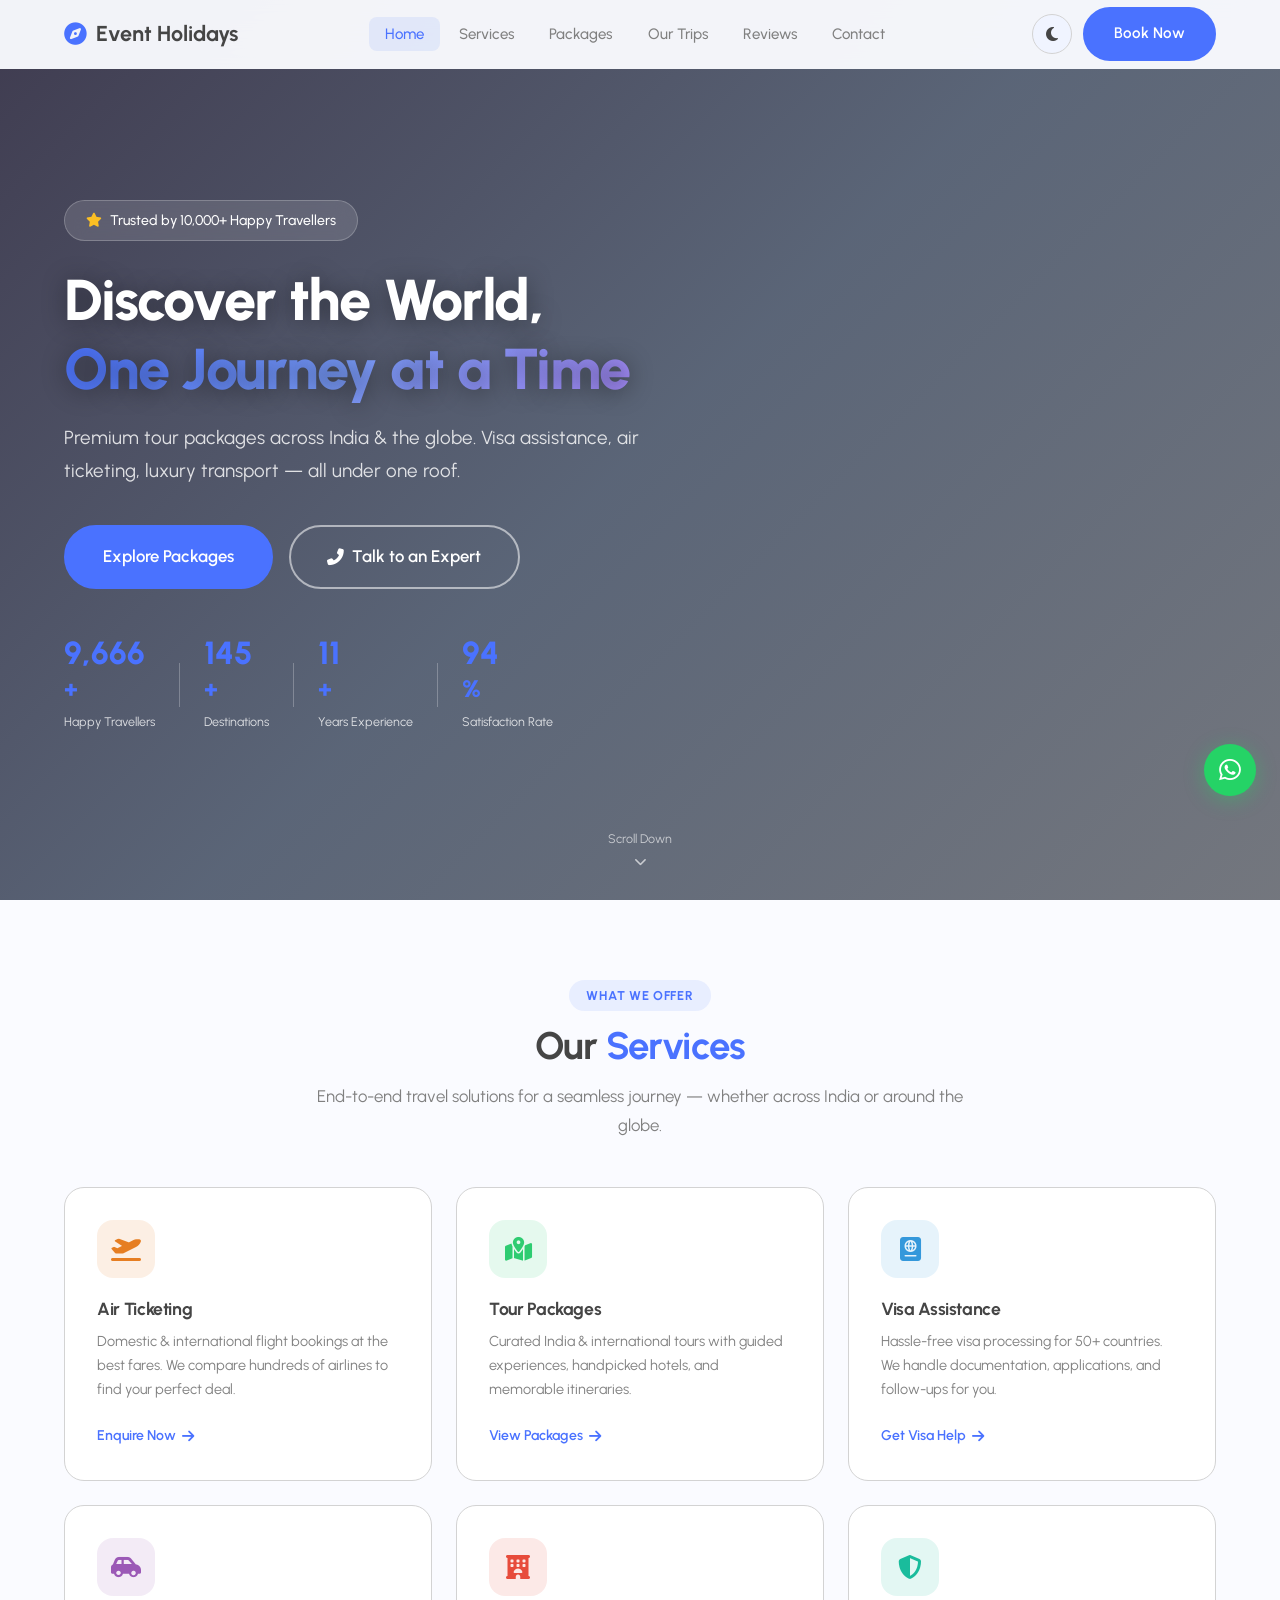
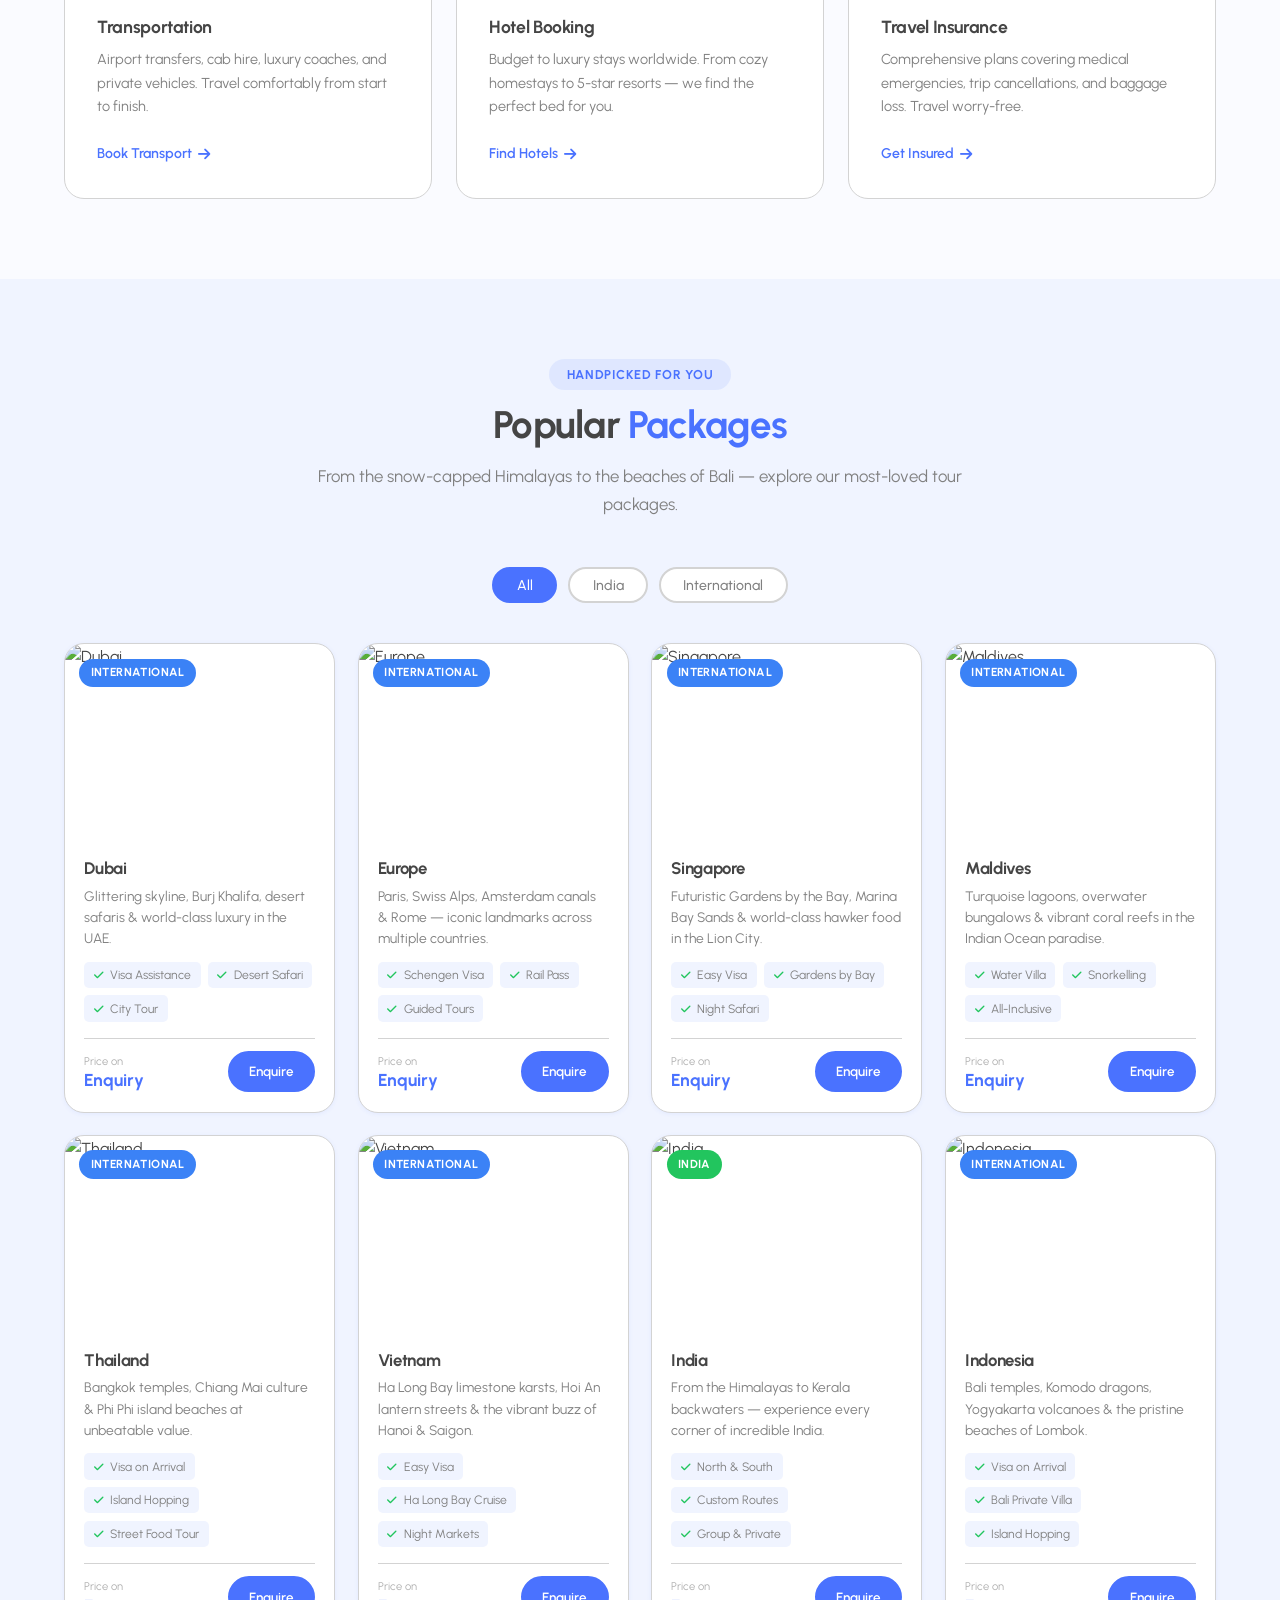
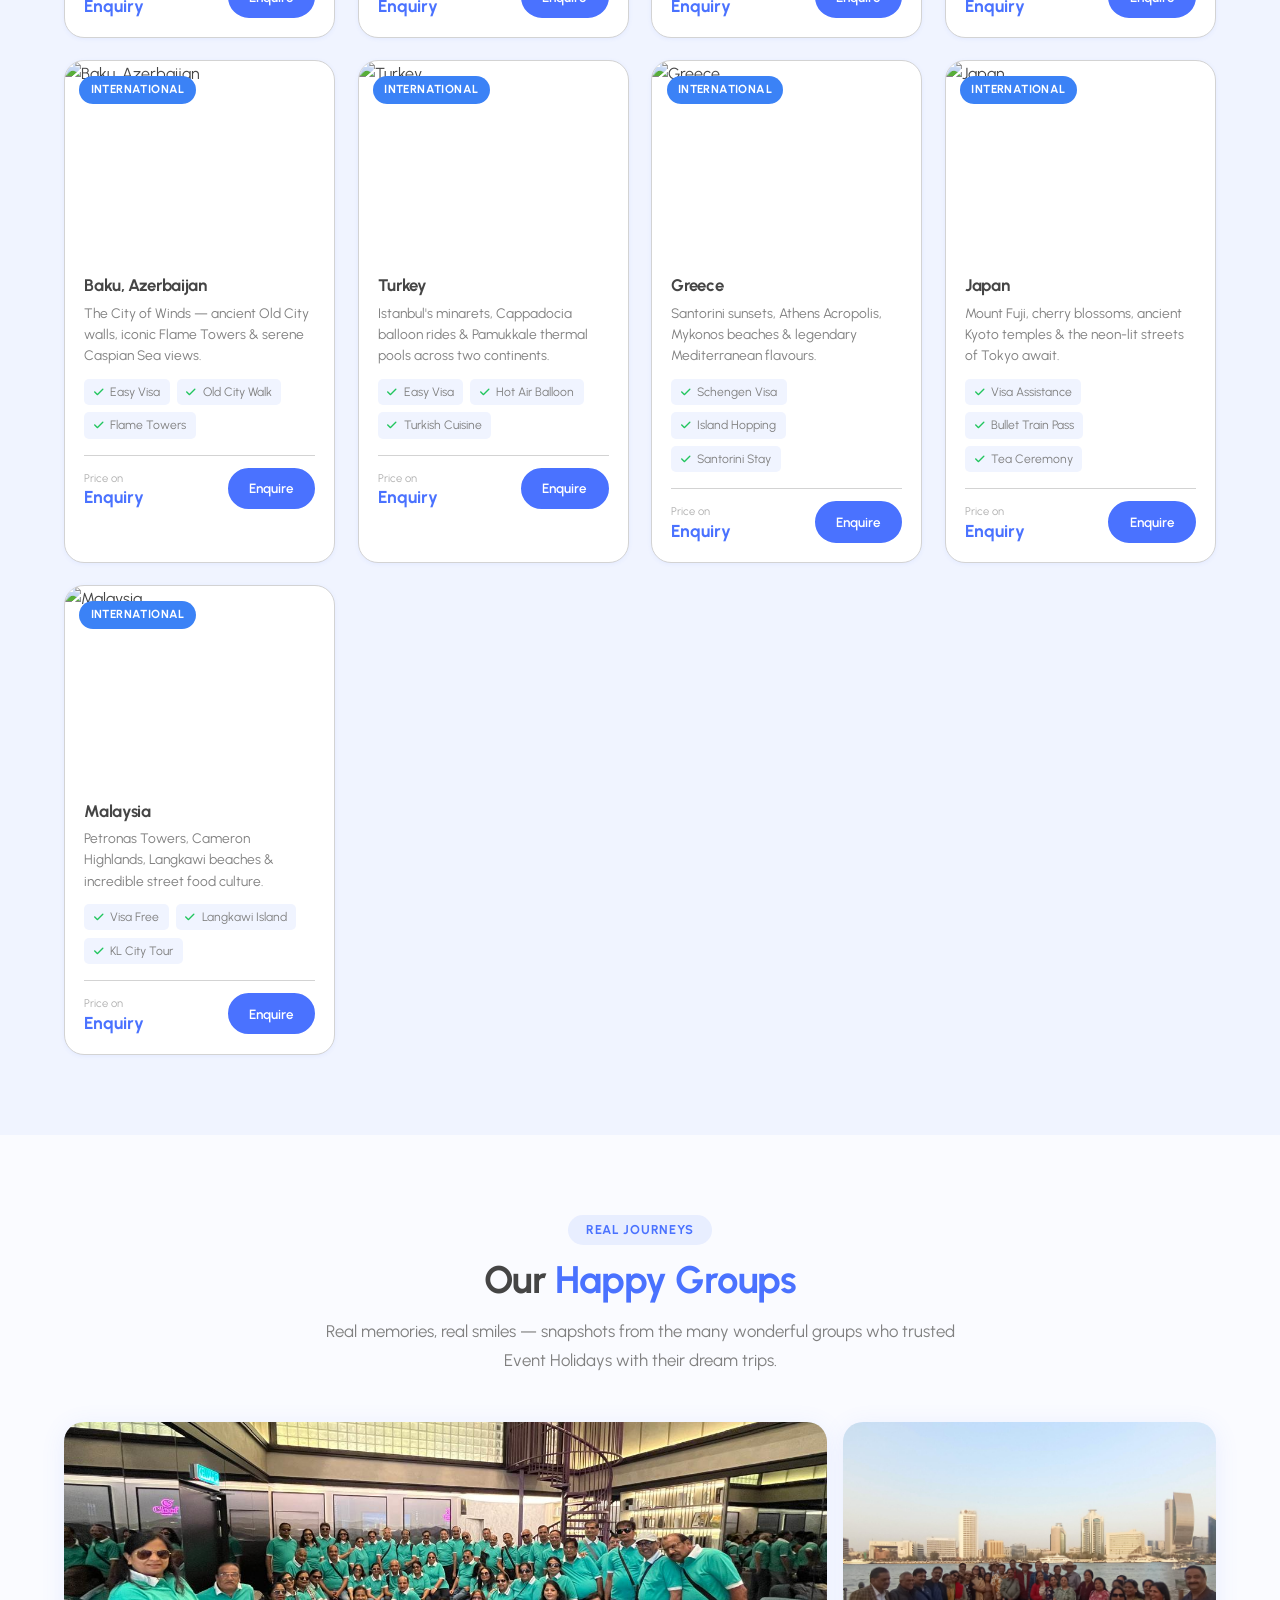
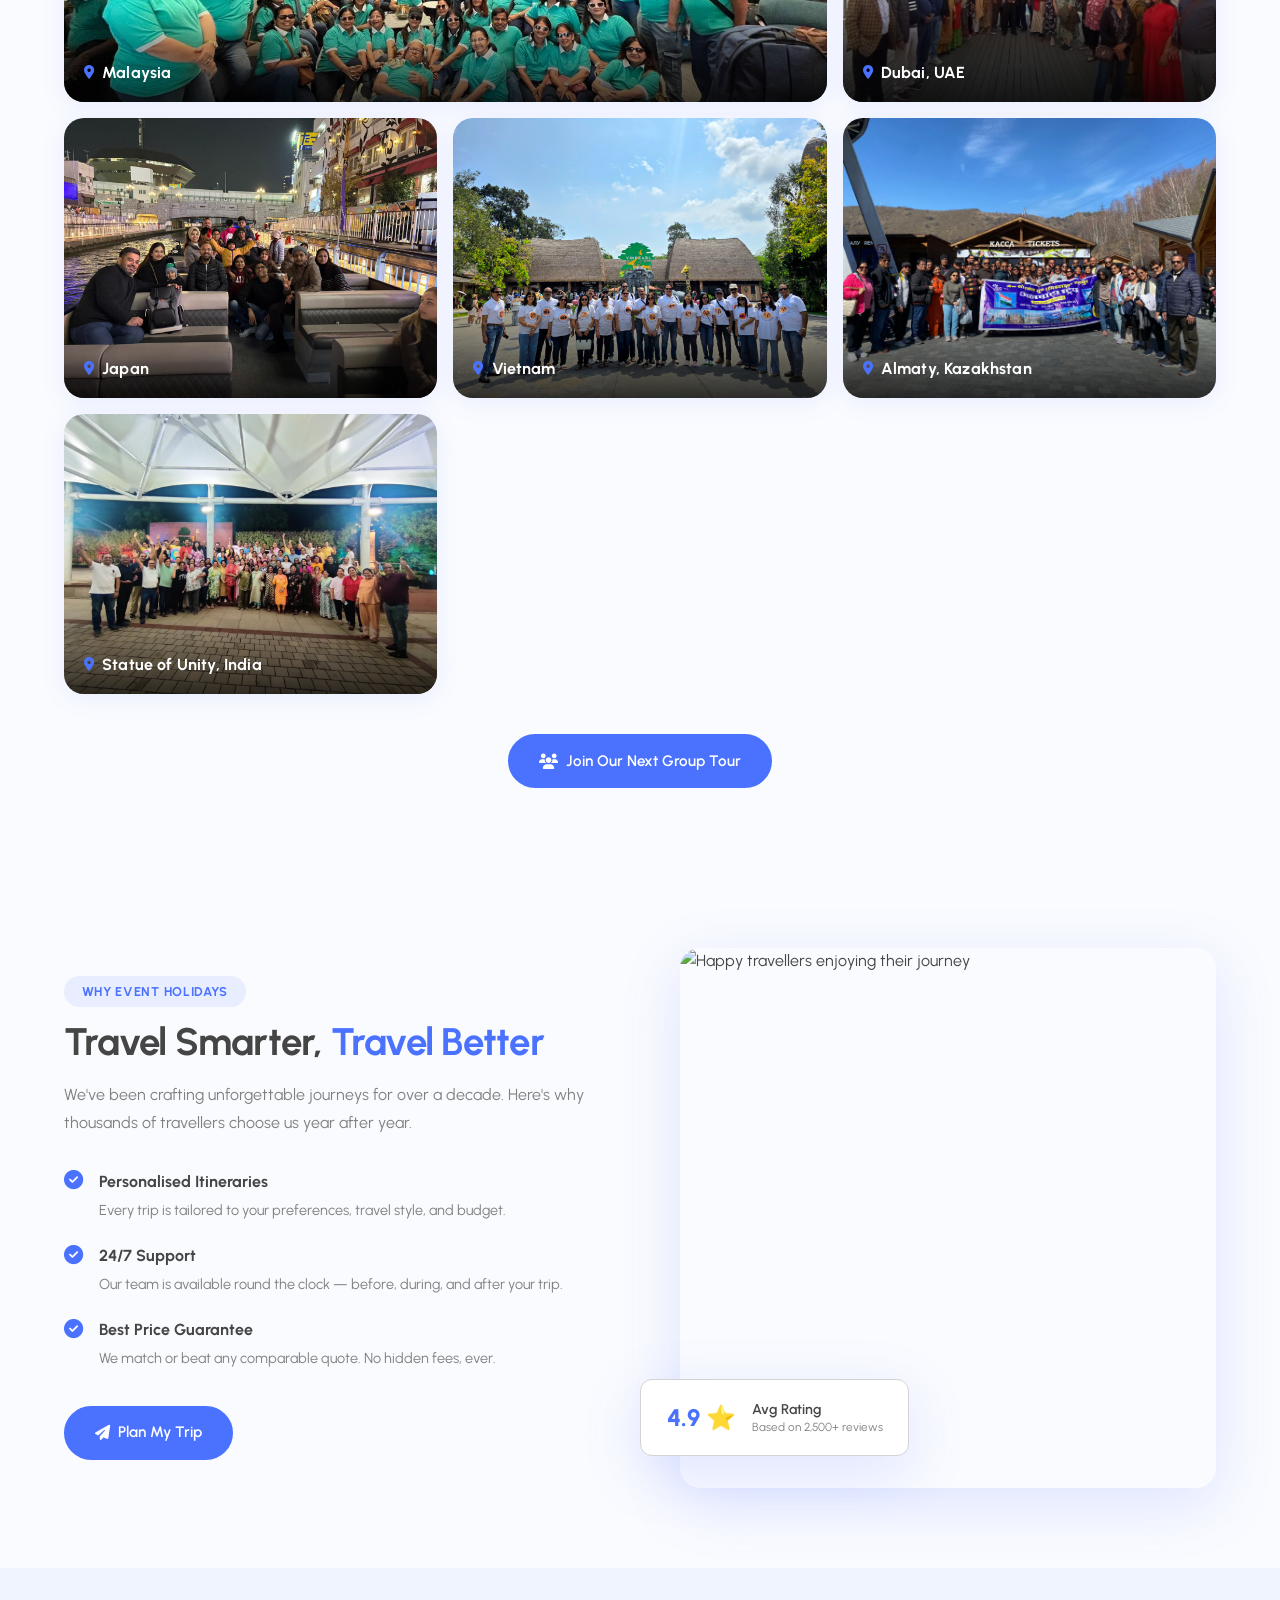
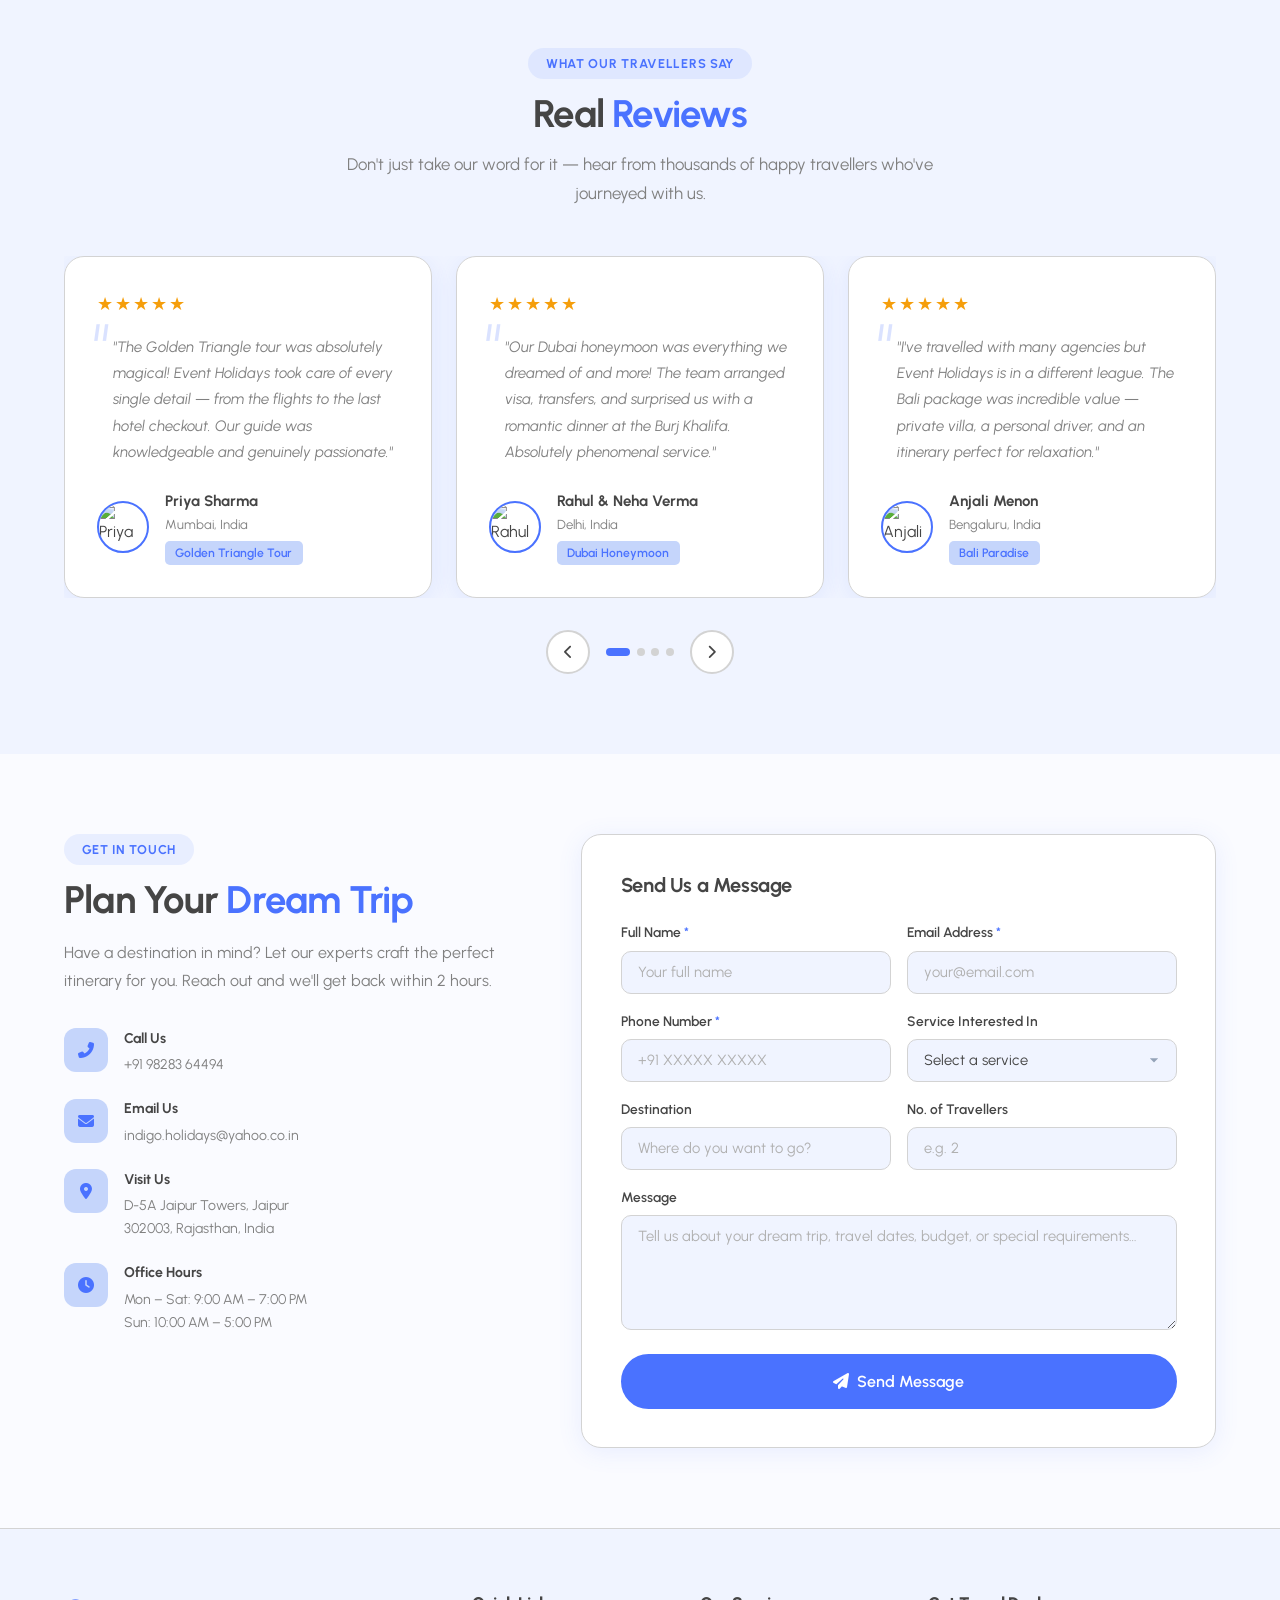
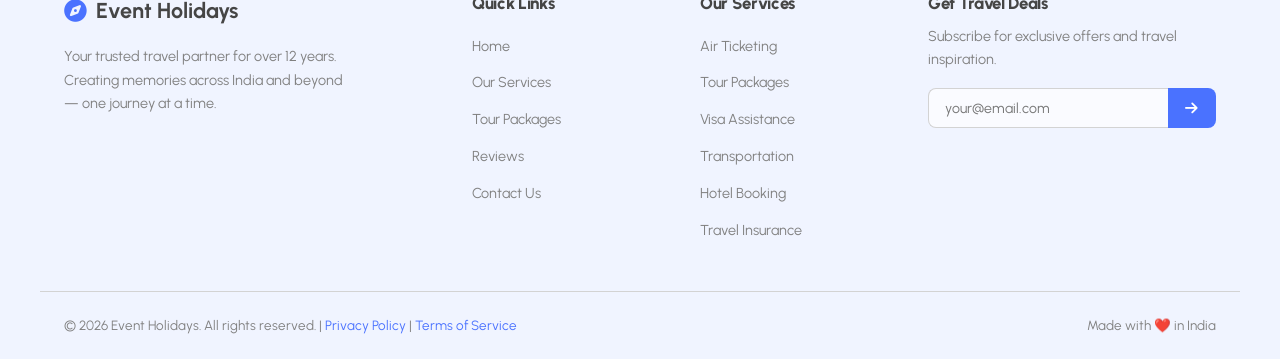
==== index.html @ f60434db "fixes to website" ====
<!DOCTYPE html>
<html lang="en" data-theme="light">
<head>
  <meta charset="UTF-8">
  <meta name="viewport" content="width=device-width, initial-scale=1.0">
  <title>Event Holidays | India & International Tour Packages</title>
  <meta name="description" content="Event Holidays — Premium tour packages across India & the world. Visa assistance, air ticketing, hotel booking, and luxury transport all under one roof.">
  <link rel="preconnect" href="https://fonts.googleapis.com">
  <link rel="preconnect" href="https://fonts.gstatic.com" crossorigin>
  <link href="https://fonts.googleapis.com/css2?family=Urbanist:ital,wght@0,300;0,400;0,500;0,600;0,700;0,800;1,400&display=swap" rel="stylesheet">
  <link rel="stylesheet" href="https://cdnjs.cloudflare.com/ajax/libs/font-awesome/6.5.0/css/all.min.css">
  <link rel="stylesheet" href="style.css">
</head>
<body>

  <!-- ============ NAVBAR ============ -->
  <nav class="navbar" id="navbar">
    <div class="nav-container">
      <a href="#home" class="nav-logo">
        <i class="fas fa-compass"></i>
        <span>Event Holidays</span>
      </a>
      <ul class="nav-links" id="navLinks">
        <li><a href="#home"         class="nav-link active">Home</a></li>
        <li><a href="#services"     class="nav-link">Services</a></li>
        <li><a href="#packages"     class="nav-link">Packages</a></li>
        <li><a href="#trips"        class="nav-link">Our Trips</a></li>
        <li><a href="#testimonials" class="nav-link">Reviews</a></li>
        <li><a href="#contact"      class="nav-link">Contact</a></li>
      </ul>
      <div class="nav-actions">
        <button class="theme-toggle" id="themeToggle" aria-label="Toggle dark mode">
          <i class="fas fa-moon" id="themeIcon"></i>
        </button>
        <a href="#contact" class="btn-primary nav-cta">Book Now</a>
        <button class="hamburger" id="hamburger" aria-label="Toggle menu">
          <span></span><span></span><span></span>
        </button>
      </div>
    </div>
  </nav>

  <!-- ============ HERO ============ -->
  <section class="hero" id="home">
    <div class="hero-bg"></div>
    <div class="hero-overlay"></div>
    <div class="hero-content">
      <span class="hero-badge"><i class="fas fa-star"></i> Trusted by 10,000+ Happy Travellers</span>
      <h1 class="hero-title">
        Discover the World,<br>
        <span class="gradient-text">One Journey at a Time</span>
      </h1>
      <p class="hero-subtitle">Premium tour packages across India & the globe. Visa assistance, air ticketing, luxury transport — all under one roof.</p>
      <div class="hero-cta">
        <a href="#packages" class="btn-primary btn-lg">Explore Packages</a>
        <a href="#contact" class="btn-outline btn-lg"><i class="fas fa-phone-alt"></i> Talk to an Expert</a>
      </div>
      <div class="hero-stats">
        <div class="stat">
          <span class="stat-num" data-target="10000">0</span><span class="stat-suffix">+</span>
          <span class="stat-label">Happy Travellers</span>
        </div>
        <div class="stat-divider"></div>
        <div class="stat">
          <span class="stat-num" data-target="150">0</span><span class="stat-suffix">+</span>
          <span class="stat-label">Destinations</span>
        </div>
        <div class="stat-divider"></div>
        <div class="stat">
          <span class="stat-num" data-target="12">0</span><span class="stat-suffix">+</span>
          <span class="stat-label">Years Experience</span>
        </div>
        <div class="stat-divider"></div>
        <div class="stat">
          <span class="stat-num" data-target="98">0</span><span class="stat-suffix">%</span>
          <span class="stat-label">Satisfaction Rate</span>
        </div>
      </div>
    </div>
    <a href="#services" class="hero-scroll" aria-label="Scroll down">
      <span>Scroll Down</span>
      <i class="fas fa-chevron-down"></i>
    </a>
  </section>

  <!-- ============ SERVICES ============ -->
  <section class="section services" id="services">
    <div class="container">
      <div class="section-header">
        <span class="section-tag">What We Offer</span>
        <h2 class="section-title">Our <span class="accent">Services</span></h2>
        <p class="section-subtitle">End-to-end travel solutions for a seamless journey — whether across India or around the globe.</p>
      </div>
      <div class="services-grid">

        <div class="service-card reveal" style="--ic:#e67e22;--ib:rgba(230,126,34,.12)">
          <div class="service-icon"><i class="fas fa-plane-departure"></i></div>
          <h3>Air Ticketing</h3>
          <p>Domestic & international flight bookings at the best fares. We compare hundreds of airlines to find your perfect deal.</p>
          <a href="#contact" class="service-link">Enquire Now <i class="fas fa-arrow-right"></i></a>
        </div>

        <div class="service-card reveal" style="--ic:#2ecc71;--ib:rgba(46,204,113,.12)">
          <div class="service-icon"><i class="fas fa-map-marked-alt"></i></div>
          <h3>Tour Packages</h3>
          <p>Curated India & international tours with guided experiences, handpicked hotels, and memorable itineraries.</p>
          <a href="#packages" class="service-link">View Packages <i class="fas fa-arrow-right"></i></a>
        </div>

        <div class="service-card reveal" style="--ic:#3498db;--ib:rgba(52,152,219,.12)">
          <div class="service-icon"><i class="fas fa-passport"></i></div>
          <h3>Visa Assistance</h3>
          <p>Hassle-free visa processing for 50+ countries. We handle documentation, applications, and follow-ups for you.</p>
          <a href="#contact" class="service-link">Get Visa Help <i class="fas fa-arrow-right"></i></a>
        </div>

        <div class="service-card reveal" style="--ic:#9b59b6;--ib:rgba(155,89,182,.12)">
          <div class="service-icon"><i class="fas fa-car-side"></i></div>
          <h3>Transportation</h3>
          <p>Airport transfers, cab hire, luxury coaches, and private vehicles. Travel comfortably from start to finish.</p>
          <a href="#contact" class="service-link">Book Transport <i class="fas fa-arrow-right"></i></a>
        </div>

        <div class="service-card reveal" style="--ic:#e74c3c;--ib:rgba(231,76,60,.12)">
          <div class="service-icon"><i class="fas fa-hotel"></i></div>
          <h3>Hotel Booking</h3>
          <p>Budget to luxury stays worldwide. From cozy homestays to 5-star resorts — we find the perfect bed for you.</p>
          <a href="#contact" class="service-link">Find Hotels <i class="fas fa-arrow-right"></i></a>
        </div>

        <div class="service-card reveal" style="--ic:#1abc9c;--ib:rgba(26,188,156,.12)">
          <div class="service-icon"><i class="fas fa-shield-alt"></i></div>
          <h3>Travel Insurance</h3>
          <p>Comprehensive plans covering medical emergencies, trip cancellations, and baggage loss. Travel worry-free.</p>
          <a href="#contact" class="service-link">Get Insured <i class="fas fa-arrow-right"></i></a>
        </div>

      </div>
    </div>
  </section>

  <!-- ============ PACKAGES ============ -->
  <section class="section packages bg-alt" id="packages">
    <div class="container">
      <div class="section-header">
        <span class="section-tag">Handpicked for You</span>
        <h2 class="section-title">Popular <span class="accent">Packages</span></h2>
        <p class="section-subtitle">From the snow-capped Himalayas to the beaches of Bali — explore our most-loved tour packages.</p>
      </div>

      <div class="packages-filter">
        <button class="filter-btn active" data-filter="all">All</button>
        <button class="filter-btn" data-filter="india">India</button>
        <button class="filter-btn" data-filter="international">International</button>
      </div>

      <div class="packages-grid" id="packagesGrid">

        <!-- Dubai -->
        <div class="package-card reveal" data-category="international">
          <div class="package-img">
            <img src="https://images.unsplash.com/photo-1512453979798-5ea266f8880c?w=480&h=280&fit=crop" alt="Dubai" loading="lazy">
            <span class="package-badge badge-intl">International</span>
            <div class="package-overlay"><a href="#contact" class="btn-white">Enquire</a></div>
          </div>
          <div class="package-body">
            <h3>Dubai</h3>
            <p>Glittering skyline, Burj Khalifa, desert safaris & world-class luxury in the UAE.</p>
            <div class="package-features">
              <span><i class="fas fa-check"></i> Visa Assistance</span>
              <span><i class="fas fa-check"></i> Desert Safari</span>
              <span><i class="fas fa-check"></i> City Tour</span>
            </div>
            <div class="package-footer">
              <div class="package-price"><span class="from">Price on</span><span class="price">Enquiry</span></div>
              <a href="#contact" class="btn-primary btn-sm">Enquire</a>
            </div>
          </div>
        </div>

        <!-- Europe -->
        <div class="package-card reveal" data-category="international">
          <div class="package-img">
            <img src="https://images.unsplash.com/photo-1499856871958-5b9627545d1a?w=480&h=280&fit=crop" alt="Europe" loading="lazy">
            <span class="package-badge badge-intl">International</span>
            <div class="package-overlay"><a href="#contact" class="btn-white">Enquire</a></div>
          </div>
          <div class="package-body">
            <h3>Europe</h3>
            <p>Paris, Swiss Alps, Amsterdam canals & Rome — iconic landmarks across multiple countries.</p>
            <div class="package-features">
              <span><i class="fas fa-check"></i> Schengen Visa</span>
              <span><i class="fas fa-check"></i> Rail Pass</span>
              <span><i class="fas fa-check"></i> Guided Tours</span>
            </div>
            <div class="package-footer">
              <div class="package-price"><span class="from">Price on</span><span class="price">Enquiry</span></div>
              <a href="#contact" class="btn-primary btn-sm">Enquire</a>
            </div>
          </div>
        </div>

        <!-- Singapore -->
        <div class="package-card reveal" data-category="international">
          <div class="package-img">
            <img src="https://images.unsplash.com/photo-1525625293386-3f8f99389edd?w=480&h=280&fit=crop" alt="Singapore" loading="lazy">
            <span class="package-badge badge-intl">International</span>
            <div class="package-overlay"><a href="#contact" class="btn-white">Enquire</a></div>
          </div>
          <div class="package-body">
            <h3>Singapore</h3>
            <p>Futuristic Gardens by the Bay, Marina Bay Sands & world-class hawker food in the Lion City.</p>
            <div class="package-features">
              <span><i class="fas fa-check"></i> Easy Visa</span>
              <span><i class="fas fa-check"></i> Gardens by Bay</span>
              <span><i class="fas fa-check"></i> Night Safari</span>
            </div>
            <div class="package-footer">
              <div class="package-price"><span class="from">Price on</span><span class="price">Enquiry</span></div>
              <a href="#contact" class="btn-primary btn-sm">Enquire</a>
            </div>
          </div>
        </div>

        <!-- Maldives -->
        <div class="package-card reveal" data-category="international">
          <div class="package-img">
            <img src="https://images.unsplash.com/photo-1514282401047-d79a71a590e8?w=480&h=280&fit=crop" alt="Maldives" loading="lazy">
            <span class="package-badge badge-intl">International</span>
            <div class="package-overlay"><a href="#contact" class="btn-white">Enquire</a></div>
          </div>
          <div class="package-body">
            <h3>Maldives</h3>
            <p>Turquoise lagoons, overwater bungalows & vibrant coral reefs in the Indian Ocean paradise.</p>
            <div class="package-features">
              <span><i class="fas fa-check"></i> Water Villa</span>
              <span><i class="fas fa-check"></i> Snorkelling</span>
              <span><i class="fas fa-check"></i> All-Inclusive</span>
            </div>
            <div class="package-footer">
              <div class="package-price"><span class="from">Price on</span><span class="price">Enquiry</span></div>
              <a href="#contact" class="btn-primary btn-sm">Enquire</a>
            </div>
          </div>
        </div>

        <!-- Thailand -->
        <div class="package-card reveal" data-category="international">
          <div class="package-img">
            <img src="https://images.unsplash.com/photo-1552465011-b4e21bf6e79a?w=480&h=280&fit=crop" alt="Thailand" loading="lazy">
            <span class="package-badge badge-intl">International</span>
            <div class="package-overlay"><a href="#contact" class="btn-white">Enquire</a></div>
          </div>
          <div class="package-body">
            <h3>Thailand</h3>
            <p>Bangkok temples, Chiang Mai culture & Phi Phi island beaches at unbeatable value.</p>
            <div class="package-features">
              <span><i class="fas fa-check"></i> Visa on Arrival</span>
              <span><i class="fas fa-check"></i> Island Hopping</span>
              <span><i class="fas fa-check"></i> Street Food Tour</span>
            </div>
            <div class="package-footer">
              <div class="package-price"><span class="from">Price on</span><span class="price">Enquiry</span></div>
              <a href="#contact" class="btn-primary btn-sm">Enquire</a>
            </div>
          </div>
        </div>

        <!-- Vietnam -->
        <div class="package-card reveal" data-category="international">
          <div class="package-img">
            <img src="https://images.unsplash.com/photo-1528127269322-539801943592?w=480&h=280&fit=crop" alt="Vietnam" loading="lazy">
            <span class="package-badge badge-intl">International</span>
            <div class="package-overlay"><a href="#contact" class="btn-white">Enquire</a></div>
          </div>
          <div class="package-body">
            <h3>Vietnam</h3>
            <p>Ha Long Bay limestone karsts, Hoi An lantern streets & the vibrant buzz of Hanoi & Saigon.</p>
            <div class="package-features">
              <span><i class="fas fa-check"></i> Easy Visa</span>
              <span><i class="fas fa-check"></i> Ha Long Bay Cruise</span>
              <span><i class="fas fa-check"></i> Night Markets</span>
            </div>
            <div class="package-footer">
              <div class="package-price"><span class="from">Price on</span><span class="price">Enquiry</span></div>
              <a href="#contact" class="btn-primary btn-sm">Enquire</a>
            </div>
          </div>
        </div>

        <!-- India -->
        <div class="package-card reveal" data-category="india">
          <div class="package-img">
            <img src="https://images.unsplash.com/photo-1548013146-72479768bada?w=480&h=280&fit=crop&crop=center" alt="India" loading="lazy">
            <span class="package-badge badge-india">India</span>
            <div class="package-overlay"><a href="#contact" class="btn-white">Enquire</a></div>
          </div>
          <div class="package-body">
            <h3>India</h3>
            <p>From the Himalayas to Kerala backwaters — experience every corner of incredible India.</p>
            <div class="package-features">
              <span><i class="fas fa-check"></i> North & South</span>
              <span><i class="fas fa-check"></i> Custom Routes</span>
              <span><i class="fas fa-check"></i> Group & Private</span>
            </div>
            <div class="package-footer">
              <div class="package-price"><span class="from">Price on</span><span class="price">Enquiry</span></div>
              <a href="#contact" class="btn-primary btn-sm">Enquire</a>
            </div>
          </div>
        </div>

        <!-- Indonesia -->
        <div class="package-card reveal" data-category="international">
          <div class="package-img">
            <img src="https://images.unsplash.com/photo-1537996194471-e657df975ab4?w=480&h=280&fit=crop" alt="Indonesia" loading="lazy">
            <span class="package-badge badge-intl">International</span>
            <div class="package-overlay"><a href="#contact" class="btn-white">Enquire</a></div>
          </div>
          <div class="package-body">
            <h3>Indonesia</h3>
            <p>Bali temples, Komodo dragons, Yogyakarta volcanoes & the pristine beaches of Lombok.</p>
            <div class="package-features">
              <span><i class="fas fa-check"></i> Visa on Arrival</span>
              <span><i class="fas fa-check"></i> Bali Private Villa</span>
              <span><i class="fas fa-check"></i> Island Hopping</span>
            </div>
            <div class="package-footer">
              <div class="package-price"><span class="from">Price on</span><span class="price">Enquiry</span></div>
              <a href="#contact" class="btn-primary btn-sm">Enquire</a>
            </div>
          </div>
        </div>

        <!-- Baku -->
        <div class="package-card reveal" data-category="international">
          <div class="package-img">
            <img src="https://images.unsplash.com/photo-1558618666-fcd25c85cd64?w=480&h=280&fit=crop" alt="Baku, Azerbaijan" loading="lazy">
            <span class="package-badge badge-intl">International</span>
            <div class="package-overlay"><a href="#contact" class="btn-white">Enquire</a></div>
          </div>
          <div class="package-body">
            <h3>Baku, Azerbaijan</h3>
            <p>The City of Winds — ancient Old City walls, iconic Flame Towers & serene Caspian Sea views.</p>
            <div class="package-features">
              <span><i class="fas fa-check"></i> Easy Visa</span>
              <span><i class="fas fa-check"></i> Old City Walk</span>
              <span><i class="fas fa-check"></i> Flame Towers</span>
            </div>
            <div class="package-footer">
              <div class="package-price"><span class="from">Price on</span><span class="price">Enquiry</span></div>
              <a href="#contact" class="btn-primary btn-sm">Enquire</a>
            </div>
          </div>
        </div>

        <!-- Turkey -->
        <div class="package-card reveal" data-category="international">
          <div class="package-img">
            <img src="https://images.unsplash.com/photo-1524231757912-21f4fe3a7200?w=480&h=280&fit=crop" alt="Turkey" loading="lazy">
            <span class="package-badge badge-intl">International</span>
            <div class="package-overlay"><a href="#contact" class="btn-white">Enquire</a></div>
          </div>
          <div class="package-body">
            <h3>Turkey</h3>
            <p>Istanbul's minarets, Cappadocia balloon rides & Pamukkale thermal pools across two continents.</p>
            <div class="package-features">
              <span><i class="fas fa-check"></i> Easy Visa</span>
              <span><i class="fas fa-check"></i> Hot Air Balloon</span>
              <span><i class="fas fa-check"></i> Turkish Cuisine</span>
            </div>
            <div class="package-footer">
              <div class="package-price"><span class="from">Price on</span><span class="price">Enquiry</span></div>
              <a href="#contact" class="btn-primary btn-sm">Enquire</a>
            </div>
          </div>
        </div>

        <!-- Greece -->
        <div class="package-card reveal" data-category="international">
          <div class="package-img">
            <img src="https://images.unsplash.com/photo-1555993539-1732b0258235?w=480&h=280&fit=crop" alt="Greece" loading="lazy">
            <span class="package-badge badge-intl">International</span>
            <div class="package-overlay"><a href="#contact" class="btn-white">Enquire</a></div>
          </div>
          <div class="package-body">
            <h3>Greece</h3>
            <p>Santorini sunsets, Athens Acropolis, Mykonos beaches & legendary Mediterranean flavours.</p>
            <div class="package-features">
              <span><i class="fas fa-check"></i> Schengen Visa</span>
              <span><i class="fas fa-check"></i> Island Hopping</span>
              <span><i class="fas fa-check"></i> Santorini Stay</span>
            </div>
            <div class="package-footer">
              <div class="package-price"><span class="from">Price on</span><span class="price">Enquiry</span></div>
              <a href="#contact" class="btn-primary btn-sm">Enquire</a>
            </div>
          </div>
        </div>

        <!-- Japan -->
        <div class="package-card reveal" data-category="international">
          <div class="package-img">
            <img src="https://images.unsplash.com/photo-1545569341-9eb8b30979d9?w=480&h=280&fit=crop" alt="Japan" loading="lazy">
            <span class="package-badge badge-intl">International</span>
            <div class="package-overlay"><a href="#contact" class="btn-white">Enquire</a></div>
          </div>
          <div class="package-body">
            <h3>Japan</h3>
            <p>Mount Fuji, cherry blossoms, ancient Kyoto temples & the neon-lit streets of Tokyo await.</p>
            <div class="package-features">
              <span><i class="fas fa-check"></i> Visa Assistance</span>
              <span><i class="fas fa-check"></i> Bullet Train Pass</span>
              <span><i class="fas fa-check"></i> Tea Ceremony</span>
            </div>
            <div class="package-footer">
              <div class="package-price"><span class="from">Price on</span><span class="price">Enquiry</span></div>
              <a href="#contact" class="btn-primary btn-sm">Enquire</a>
            </div>
          </div>
        </div>

        <!-- Malaysia -->
        <div class="package-card reveal" data-category="international">
          <div class="package-img">
            <img src="https://images.unsplash.com/photo-1596422846543-75c6fc197f07?w=480&h=280&fit=crop" alt="Malaysia" loading="lazy">
            <span class="package-badge badge-intl">International</span>
            <div class="package-overlay"><a href="#contact" class="btn-white">Enquire</a></div>
          </div>
          <div class="package-body">
            <h3>Malaysia</h3>
            <p>Petronas Towers, Cameron Highlands, Langkawi beaches & incredible street food culture.</p>
            <div class="package-features">
              <span><i class="fas fa-check"></i> Visa Free</span>
              <span><i class="fas fa-check"></i> Langkawi Island</span>
              <span><i class="fas fa-check"></i> KL City Tour</span>
            </div>
            <div class="package-footer">
              <div class="package-price"><span class="from">Price on</span><span class="price">Enquiry</span></div>
              <a href="#contact" class="btn-primary btn-sm">Enquire</a>
            </div>
          </div>
        </div>

      </div><!-- /packages-grid -->
    </div>
  </section>

  <!-- ============ GROUP TRIPS ============ -->
  <section class="section trips" id="trips">
    <div class="container">
      <div class="section-header">
        <span class="section-tag">Real Journeys</span>
        <h2 class="section-title">Our <span class="accent">Happy Groups</span></h2>
        <p class="section-subtitle">Real memories, real smiles — snapshots from the many wonderful groups who trusted Event Holidays with their dream trips.</p>
      </div>
      <div class="trips-grid">

        <div class="trip-item reveal trip-wide">
          <img src="trips/malaysia.jpeg" alt="Event Holidays Group — Malaysia" loading="lazy">
          <div class="trip-caption">
            <i class="fas fa-map-marker-alt"></i>
            <span>Malaysia</span>
          </div>
        </div>

        <div class="trip-item reveal">
          <img src="trips/dubai.jpeg" alt="Event Holidays Group — Dubai, UAE" loading="lazy">
          <div class="trip-caption">
            <i class="fas fa-map-marker-alt"></i>
            <span>Dubai, UAE</span>
          </div>
        </div>

        <div class="trip-item reveal">
          <img src="trips/japan.jpeg" alt="Event Holidays Group — Japan" loading="lazy">
          <div class="trip-caption">
            <i class="fas fa-map-marker-alt"></i>
            <span>Japan</span>
          </div>
        </div>

        <div class="trip-item reveal">
          <img src="trips/vietnam.jpeg" alt="Event Holidays Group — Vietnam" loading="lazy">
          <div class="trip-caption">
            <i class="fas fa-map-marker-alt"></i>
            <span>Vietnam</span>
          </div>
        </div>

        <div class="trip-item reveal">
          <img src="trips/almaty.jpeg" alt="Event Holidays Group — Almaty, Kazakhstan" loading="lazy">
          <div class="trip-caption">
            <i class="fas fa-map-marker-alt"></i>
            <span>Almaty, Kazakhstan</span>
          </div>
        </div>

        <div class="trip-item reveal">
          <img src="trips/statue_of_unity_india.jpeg" alt="Event Holidays Group — Statue of Unity, India" loading="lazy">
          <div class="trip-caption">
            <i class="fas fa-map-marker-alt"></i>
            <span>Statue of Unity, India</span>
          </div>
        </div>

      </div>
      <div style="text-align:center;margin-top:2.5rem">
        <a href="#contact" class="btn-primary"><i class="fas fa-users"></i> Join Our Next Group Tour</a>
      </div>
    </div>
  </section>

  <!-- ============ WHY US ============ -->
  <section class="section why-us">
    <div class="container why-container">
      <div class="why-content reveal">
        <span class="section-tag">Why Event Holidays</span>
        <h2 class="section-title">Travel Smarter, <span class="accent">Travel Better</span></h2>
        <p>We've been crafting unforgettable journeys for over a decade. Here's why thousands of travellers choose us year after year.</p>
        <ul class="why-list">
          <li>
            <i class="fas fa-check-circle"></i>
            <div>
              <strong>Personalised Itineraries</strong>
              <p>Every trip is tailored to your preferences, travel style, and budget.</p>
            </div>
          </li>
          <li>
            <i class="fas fa-check-circle"></i>
            <div>
              <strong>24/7 Support</strong>
              <p>Our team is available round the clock — before, during, and after your trip.</p>
            </div>
          </li>
          <li>
            <i class="fas fa-check-circle"></i>
            <div>
              <strong>Best Price Guarantee</strong>
              <p>We match or beat any comparable quote. No hidden fees, ever.</p>
            </div>
          </li>
          <!-- <li>
            <i class="fas fa-check-circle"></i>
            <div>
              <strong>IATA Accredited Agency</strong>
              <p>Fully licensed with IATA accreditation and government-certified credentials.</p>
            </div>
          </li> -->
        </ul>
        <a href="#contact" class="btn-primary"><i class="fas fa-paper-plane"></i> Plan My Trip</a>
      </div>
      <div class="why-image reveal">
        <div class="why-img-wrap">
          <img src="https://images.unsplash.com/photo-1476514525535-07fb3b4ae5f1?w=600&h=680&fit=crop" alt="Happy travellers enjoying their journey">
          <div class="why-badge">
            <div class="badge-num">4.9 ⭐</div>
            <div class="badge-txt">Avg Rating<br><small>Based on 2,500+ reviews</small></div>
          </div>
        </div>
      </div>
    </div>
  </section>

  <!-- ============ TESTIMONIALS ============ -->
  <section class="section testimonials bg-alt" id="testimonials">
    <div class="container">
      <div class="section-header">
        <span class="section-tag">What Our Travellers Say</span>
        <h2 class="section-title">Real <span class="accent">Reviews</span></h2>
        <p class="section-subtitle">Don't just take our word for it — hear from thousands of happy travellers who've journeyed with us.</p>
      </div>
      <div class="testimonials-slider" id="testimonialsSlider">
        <div class="testimonials-track" id="testimonialsTrack">

          <div class="testimonial-card">
            <div class="testimonial-stars">★★★★★</div>
            <p class="testimonial-text">"The Golden Triangle tour was absolutely magical! Event Holidays took care of every single detail — from the flights to the last hotel checkout. Our guide was knowledgeable and genuinely passionate."</p>
            <div class="testimonial-author">
              <img src="https://randomuser.me/api/portraits/women/44.jpg" alt="Priya Sharma">
              <div>
                <strong>Priya Sharma</strong>
                <span>Mumbai, India</span>
                <span class="tour-tag">Golden Triangle Tour</span>
              </div>
            </div>
          </div>

          <div class="testimonial-card">
            <div class="testimonial-stars">★★★★★</div>
            <p class="testimonial-text">"Our Dubai honeymoon was everything we dreamed of and more! The team arranged visa, transfers, and surprised us with a romantic dinner at the Burj Khalifa. Absolutely phenomenal service."</p>
            <div class="testimonial-author">
              <img src="https://randomuser.me/api/portraits/men/32.jpg" alt="Rahul & Neha Verma">
              <div>
                <strong>Rahul & Neha Verma</strong>
                <span>Delhi, India</span>
                <span class="tour-tag">Dubai Honeymoon</span>
              </div>
            </div>
          </div>

          <div class="testimonial-card">
            <div class="testimonial-stars">★★★★★</div>
            <p class="testimonial-text">"I've travelled with many agencies but Event Holidays is in a different league. The Bali package was incredible value — private villa, a personal driver, and an itinerary perfect for relaxation."</p>
            <div class="testimonial-author">
              <img src="https://randomuser.me/api/portraits/women/68.jpg" alt="Anjali Menon">
              <div>
                <strong>Anjali Menon</strong>
                <span>Bengaluru, India</span>
                <span class="tour-tag">Bali Paradise</span>
              </div>
            </div>
          </div>

          <div class="testimonial-card">
            <div class="testimonial-stars">★★★★★</div>
            <p class="testimonial-text">"Ladakh was the adventure of a lifetime. Well-organised, brilliant team energy, and the scenery was absolutely out of this world. Camping under the Himalayan stars — simply priceless!"</p>
            <div class="testimonial-author">
              <img src="https://randomuser.me/api/portraits/men/58.jpg" alt="Vikram Singh">
              <div>
                <strong>Vikram Singh</strong>
                <span>Chandigarh, India</span>
                <span class="tour-tag">Ladakh Adventure</span>
              </div>
            </div>
          </div>

          <div class="testimonial-card">
            <div class="testimonial-stars">★★★★★</div>
            <p class="testimonial-text">"Travelling to Europe solo felt daunting, but the team guided me through visa applications, transfers, and gave brilliant restaurant tips. Absolutely everything was perfect. Will book again!"</p>
            <div class="testimonial-author">
              <img src="https://randomuser.me/api/portraits/women/26.jpg" alt="Sarah Mitchell">
              <div>
                <strong>Sarah Mitchell</strong>
                <span>London, UK</span>
                <span class="tour-tag">European Dream</span>
              </div>
            </div>
          </div>

          <div class="testimonial-card">
            <div class="testimonial-stars">★★★★★</div>
            <p class="testimonial-text">"Thailand with Event Holidays was phenomenal. The balance of city exploration, cultural experiences, and beach time was perfect. Already planning my next trip to Japan through them!"</p>
            <div class="testimonial-author">
              <img src="https://randomuser.me/api/portraits/men/75.jpg" alt="Arjun Patel">
              <div>
                <strong>Arjun Patel</strong>
                <span>Ahmedabad, India</span>
                <span class="tour-tag">Thailand Explorer</span>
              </div>
            </div>
          </div>

        </div><!-- /track -->
      </div><!-- /slider -->
      <div class="slider-controls">
        <button class="slider-btn" id="prevBtn" aria-label="Previous"><i class="fas fa-chevron-left"></i></button>
        <div class="slider-dots" id="sliderDots"></div>
        <button class="slider-btn" id="nextBtn" aria-label="Next"><i class="fas fa-chevron-right"></i></button>
      </div>
    </div>
  </section>

  <!-- ============ CONTACT ============ -->
  <section class="section contact" id="contact">
    <div class="container contact-container">

      <div class="contact-info reveal">
        <span class="section-tag">Get in Touch</span>
        <h2 class="section-title">Plan Your <span class="accent">Dream Trip</span></h2>
        <p>Have a destination in mind? Let our experts craft the perfect itinerary for you. Reach out and we'll get back within 2 hours.</p>
        <div class="contact-details">
          <div class="contact-item">
            <div class="contact-icon"><i class="fas fa-phone-alt"></i></div>
            <div>
              <strong>Call Us</strong>
              <span>+91 98283 64494 </span>
            </div>
          </div>
          <div class="contact-item">
            <div class="contact-icon"><i class="fas fa-envelope"></i></div>
            <div>
              <strong>Email Us</strong>
              <span>indigo.holidays@yahoo.co.in</span>
            </div>
          </div>
          <div class="contact-item">
            <div class="contact-icon"><i class="fas fa-map-marker-alt"></i></div>
            <div>
              <strong>Visit Us</strong>
              <span>D-5A Jaipur Towers, Jaipur</span>
              <span>302003, Rajasthan, India</span>
            </div>
          </div>
          <div class="contact-item">
            <div class="contact-icon"><i class="fas fa-clock"></i></div>
            <div>
              <strong>Office Hours</strong>
              <span>Mon – Sat: 9:00 AM – 7:00 PM</span>
              <span>Sun: 10:00 AM – 5:00 PM</span>
            </div>
          </div>
        </div>
        <!-- <div class="social-links">
          <a href="#" aria-label="Facebook"><i class="fab fa-facebook-f"></i></a>
          <a href="#" aria-label="Instagram"><i class="fab fa-instagram"></i></a>
          <a href="#" aria-label="WhatsApp"><i class="fab fa-whatsapp"></i></a>
          <a href="#" aria-label="YouTube"><i class="fab fa-youtube"></i></a>
          <a href="#" aria-label="Twitter"><i class="fab fa-x-twitter"></i></a>
        </div> -->
      </div><!-- /contact-info -->

      <div class="contact-form-wrap reveal">
        <form class="contact-form" id="contactForm" novalidate>
          <h3>Send Us a Message</h3>
          <div class="form-row">
            <div class="form-group">
              <label for="cf-name">Full Name <span class="req">*</span></label>
              <input type="text" id="cf-name" name="name" placeholder="Your full name" required autocomplete="name">
            </div>
            <div class="form-group">
              <label for="cf-email">Email Address <span class="req">*</span></label>
              <input type="email" id="cf-email" name="email" placeholder="your@email.com" required autocomplete="email">
            </div>
          </div>
          <div class="form-row">
            <div class="form-group">
              <label for="cf-phone">Phone Number <span class="req">*</span></label>
              <input type="tel" id="cf-phone" name="phone" placeholder="+91 XXXXX XXXXX" required autocomplete="tel">
            </div>
            <div class="form-group">
              <label for="cf-service">Service Interested In</label>
              <select id="cf-service" name="service">
                <option value="">Select a service</option>
                <option value="tour">Tour Package</option>
                <option value="ticketing">Air Ticketing</option>
                <option value="visa">Visa Assistance</option>
                <option value="transport">Transportation</option>
                <option value="hotel">Hotel Booking</option>
                <option value="insurance">Travel Insurance</option>
              </select>
            </div>
          </div>
          <div class="form-row">
            <div class="form-group">
              <label for="cf-destination">Destination</label>
              <input type="text" id="cf-destination" name="destination" placeholder="Where do you want to go?">
            </div>
            <div class="form-group">
              <label for="cf-travellers">No. of Travellers</label>
              <input type="number" id="cf-travellers" name="travellers" placeholder="e.g. 2" min="1" max="99">
            </div>
          </div>
          <div class="form-group">
            <label for="cf-message">Message</label>
            <textarea id="cf-message" name="message" rows="4" placeholder="Tell us about your dream trip, travel dates, budget, or special requirements…"></textarea>
          </div>
          <button type="submit" class="btn-primary btn-full submit-btn">
            <i class="fas fa-paper-plane"></i> Send Message
          </button>
          <div class="form-success" id="formSuccess">
            <i class="fas fa-check-circle"></i>
            <strong>Message sent successfully!</strong>
            <p>Our team will contact you within 2 hours.</p>
          </div>
        </form>
      </div>

    </div>
  </section>

  <!-- ============ FOOTER ============ -->
  <footer class="footer">
    <div class="container footer-container">

      <div class="footer-brand">
        <div class="nav-logo" style="margin-bottom:1rem">
          <i class="fas fa-compass"></i>
          <span>Event Holidays</span>
        </div>
        <p>Your trusted travel partner for over 12 years. Creating memories across India and beyond — one journey at a time.</p>
        <!-- <div class="social-links" style="margin-top:1.25rem">
          <a href="#" aria-label="Facebook"><i class="fab fa-facebook-f"></i></a>
          <a href="#" aria-label="Instagram"><i class="fab fa-instagram"></i></a>
          <a href="#" aria-label="WhatsApp"><i class="fab fa-whatsapp"></i></a>
          <a href="#" aria-label="YouTube"><i class="fab fa-youtube"></i></a>
        </div> -->
      </div>

      <div class="footer-links">
        <h4>Quick Links</h4>
        <ul>
          <li><a href="#home">Home</a></li>
          <li><a href="#services">Our Services</a></li>
          <li><a href="#packages">Tour Packages</a></li>
          <li><a href="#testimonials">Reviews</a></li>
          <li><a href="#contact">Contact Us</a></li>
        </ul>
      </div>

      <div class="footer-links">
        <h4>Our Services</h4>
        <ul>
          <li><a href="#services">Air Ticketing</a></li>
          <li><a href="#services">Tour Packages</a></li>
          <li><a href="#services">Visa Assistance</a></li>
          <li><a href="#services">Transportation</a></li>
          <li><a href="#services">Hotel Booking</a></li>
          <li><a href="#services">Travel Insurance</a></li>
        </ul>
      </div>

      <div class="footer-newsletter">
        <h4>Get Travel Deals</h4>
        <p>Subscribe for exclusive offers and travel inspiration.</p>
        <form class="newsletter-form" id="newsletterForm" novalidate>
          <input type="email" placeholder="your@email.com" required aria-label="Email for newsletter">
          <button type="submit" aria-label="Subscribe"><i class="fas fa-arrow-right"></i></button>
        </form>
        <div class="footer-badges">
          <!-- <span><i class="fas fa-award"></i> IATA Accredited</span>
          <span><i class="fas fa-shield-alt"></i> ISO Certified</span> -->
        </div>
      </div>

    </div>
    <div class="footer-bottom">
      <div class="container footer-bottom-inner">
        <p>© 2026 Event Holidays. All rights reserved. | <a href="#">Privacy Policy</a> | <a href="#">Terms of Service</a></p>
        <p>Made with ❤️ in India</p>
      </div>
    </div>
  </footer>

  <!-- WHATSAPP FLOAT -->
  <a href="https://wa.me/919828364494" class="whatsapp-float" target="_blank" rel="noopener noreferrer" aria-label="Chat on WhatsApp">
    <i class="fab fa-whatsapp"></i>
  </a>

  <!-- BACK TO TOP -->
  <button class="back-to-top" id="backToTop" aria-label="Back to top">
    <i class="fas fa-chevron-up"></i>
  </button>

  <script src="script.js"></script>
</body>
</html>
---- style.css ----
/* ============================================================
   EVENT HOLIDAYS — STYLESHEET
   Includes: CSS Variables, Dark/Light Mode, Full Layout
   ============================================================ */

/* ── CUSTOM PROPERTIES ─────────────────────────────────────── */
:root {
  --bg-primary:    #fafbff;
  --bg-secondary:  #f0f4ff;
  --bg-card:       #ffffff;
  --bg-nav:        rgba(250,251,255,0.96);
  --text-primary:  #454545;
  --text-secondary:#808080;
  --text-light:    #b0b0b0;
  --accent:        #4a72ff;
  --accent-light:  #c5d5fb;
  --accent-tint:   rgba(74,114,255,.1);
  --accent-dark:   #3558e6;
  --border:        #d3d3d3;
  --shadow-sm:     0 1px 4px rgba(74,114,255,.08);
  --shadow:        0 4px 24px rgba(74,114,255,.1);
  --shadow-lg:     0 16px 60px rgba(74,114,255,.16);
  --radius:        12px;
  --radius-lg:     20px;
  --transition:    0.3s ease;
  --font-heading:  'Urbanist', -apple-system, sans-serif;
  --font-body:     'Urbanist', -apple-system, sans-serif;
}

[data-theme="dark"] {
  --bg-primary:    #0d1117;
  --bg-secondary:  #161b22;
  --bg-card:       #1c2128;
  --bg-nav:        rgba(13,17,23,0.96);
  --text-primary:  #e6edf3;
  --text-secondary:#8b949e;
  --text-light:    #6e7681;
  --accent:        #6b8fff;
  --accent-light:  #1a2550;
  --accent-tint:   rgba(107,143,255,.12);
  --accent-dark:   #4a72ff;
  --border:        #30363d;
  --shadow-sm:     0 1px 3px rgba(0,0,0,.3);
  --shadow:        0 4px 24px rgba(0,0,0,.3);
  --shadow-lg:     0 16px 60px rgba(0,0,0,.5);
}

/* ── RESET & BASE ───────────────────────────────────────────── */
*, *::before, *::after { margin:0; padding:0; box-sizing:border-box; }

html {
  scroll-behavior: smooth;
  font-size: 16px;
  -webkit-text-size-adjust: 100%;
}

body {
  font-family: var(--font-body);
  font-weight: 400;
  background: var(--bg-primary);
  color: var(--text-primary);
  line-height: 1.65;
  transition: background-color .35s ease, color .35s ease;
  overflow-x: hidden;
}

img { max-width:100%; display:block; }
a   { text-decoration:none; color:inherit; }
ul  { list-style:none; }
button { cursor:pointer; font-family:inherit; border:none; background:none; }
input, textarea, select { font-family:inherit; font-size:inherit; }

/* ── TYPOGRAPHY ─────────────────────────────────────────────── */
h1,h2,h3,h4 {
  font-family: var(--font-heading);
  line-height: 1.2;
  font-weight: 800;
  color: var(--text-primary);
  letter-spacing: -.02em;
}
h1 { font-size: clamp(2.2rem, 4.5vw, 3.6rem); font-weight: 800; }
h2 { font-size: clamp(1.7rem, 3vw, 2.4rem); font-weight: 700; }
h3 { font-size: clamp(1rem, 2vw, 1.25rem); font-weight: 700; }

/* ── LAYOUT ─────────────────────────────────────────────────── */
.container {
  max-width: 1200px;
  margin: 0 auto;
  padding: 0 1.5rem;
}
.section { padding: 5rem 0; }
.section.bg-alt { background: var(--bg-secondary); }

/* ── GRADIENT TEXT ──────────────────────────────────────────── */
.gradient-text {
  background: linear-gradient(135deg, #4a72ff 0%, #7c9fff 50%, #a78bfa 100%);
  -webkit-background-clip: text;
  -webkit-text-fill-color: transparent;
  background-clip: text;
}
.accent { color: var(--accent); }

/* ── SECTION HEADER ─────────────────────────────────────────── */
.section-header {
  text-align: center;
  max-width: 660px;
  margin: 0 auto 3rem;
}
.section-tag {
  display: inline-block;
  background: var(--accent-tint);
  color: var(--accent);
  padding: .3rem 1.1rem;
  border-radius: 50px;
  font-size: .8rem;
  font-weight: 700;
  letter-spacing: .7px;
  text-transform: uppercase;
  margin-bottom: .75rem;
}
.section-title  { margin-bottom: .85rem; }
.section-subtitle { color: var(--text-secondary); font-size: 1.05rem; line-height: 1.7; }

/* ── BUTTONS ────────────────────────────────────────────────── */
.btn-primary {
  display: inline-flex;
  align-items: center;
  gap: .5rem;
  background: var(--accent);
  color: #fff;
  padding: .78rem 1.8rem;
  border-radius: 50px;
  font-weight: 600;
  font-size: .95rem;
  border: 2px solid var(--accent);
  transition: all var(--transition);
  white-space: nowrap;
}
.btn-primary:hover {
  background: var(--accent-dark);
  border-color: var(--accent-dark);
  transform: translateY(-2px);
  box-shadow: 0 8px 28px rgba(74,114,255,.35);
}
.btn-outline {
  display: inline-flex;
  align-items: center;
  gap: .5rem;
  background: transparent;
  color: #fff;
  padding: .78rem 1.8rem;
  border-radius: 50px;
  font-weight: 600;
  font-size: .95rem;
  border: 2px solid rgba(255,255,255,.55);
  transition: all var(--transition);
  white-space: nowrap;
}
.btn-outline:hover {
  background: rgba(255,255,255,.15);
  border-color: #fff;
}
.btn-white {
  background: #fff;
  color: var(--accent);
  padding: .55rem 1.4rem;
  border-radius: 50px;
  font-weight: 600;
  font-size: .88rem;
  transition: all var(--transition);
  border: 2px solid #fff;
}
.btn-white:hover { background: var(--accent); color: #fff; border-color: var(--accent); }
.btn-lg  { padding: 1rem 2.3rem; font-size: 1.05rem; }
.btn-sm  { padding: .48rem 1.2rem; font-size: .84rem; }
.btn-full{ width:100%; justify-content:center; padding:1rem; font-size:1rem; }
.req { color: var(--accent); }

/* ── NAVBAR ─────────────────────────────────────────────────── */
.navbar {
  position: fixed;
  top: 0; left: 0; right: 0;
  z-index: 1000;
  background: var(--bg-nav);
  backdrop-filter: blur(20px);
  -webkit-backdrop-filter: blur(20px);
  border-bottom: 1px solid transparent;
  transition: all var(--transition);
}
.navbar.scrolled {
  border-bottom-color: var(--border);
  box-shadow: var(--shadow);
}
.nav-container {
  max-width: 1200px;
  margin: 0 auto;
  padding: 0 1.5rem;
  height: 68px;
  display: flex;
  align-items: center;
  justify-content: space-between;
  gap: 1.5rem;
}
.nav-logo {
  display: flex;
  align-items: center;
  gap: .6rem;
  font-family: var(--font-heading);
  font-size: 1.35rem;
  font-weight: 700;
  color: var(--text-primary);
  flex-shrink: 0;
}
.nav-logo i { color: var(--accent); font-size: 1.4rem; }
.nav-links {
  display: flex;
  align-items: center;
  gap: .2rem;
  flex: 1;
  justify-content: center;
}
.nav-link {
  padding: .5rem 1rem;
  color: var(--text-secondary);
  font-weight: 500;
  font-size: .94rem;
  border-radius: 8px;
  transition: all var(--transition);
}
.nav-link:hover,
.nav-link.active {
  color: var(--accent);
  background: var(--accent-tint);
}
.nav-actions {
  display: flex;
  align-items: center;
  gap: .7rem;
  flex-shrink: 0;
}
.theme-toggle {
  width: 40px; height: 40px;
  border-radius: 50%;
  background: var(--bg-secondary);
  border: 1.5px solid var(--border);
  display: flex; align-items: center; justify-content: center;
  color: var(--text-primary);
  font-size: 1rem;
  transition: all var(--transition);
}
.theme-toggle:hover { background: var(--accent-tint); color: var(--accent); border-color: var(--accent); }

.hamburger { display:none; flex-direction:column; gap:5px; padding:6px; }
.hamburger span {
  display: block; width: 22px; height: 2px;
  background: var(--text-primary);
  border-radius: 2px;
  transition: all var(--transition);
}
.hamburger.active span:first-child  { transform: translateY(7px) rotate(45deg); }
.hamburger.active span:nth-child(2) { opacity: 0; }
.hamburger.active span:last-child   { transform: translateY(-7px) rotate(-45deg); }

/* ── HERO ───────────────────────────────────────────────────── */
.hero {
  min-height: 100vh;
  position: relative;
  display: flex;
  align-items: center;
  overflow: hidden;
}
.hero-bg {
  position: absolute; inset: 0;
  background-image: url('https://images.unsplash.com/photo-1476514525535-07fb3b4ae5f1?w=1920&q=80');
  background-size: cover;
  background-position: center;
  background-attachment: fixed;
  transform: scale(1.02);
}
.hero-overlay {
  position: absolute; inset: 0;
  background: linear-gradient(
    135deg,
    rgba(10,5,30,.78) 0%,
    rgba(15,30,55,.68) 50%,
    rgba(5,10,20,.55) 100%
  );
}
.hero-content {
  position: relative;
  z-index: 1;
  max-width: 820px;
  padding: 7rem 1.5rem 5rem;
  margin: 0 auto 0 max(1.5rem, calc(50vw - 600px));
}
.hero-badge {
  display: inline-flex;
  align-items: center;
  gap: .5rem;
  background: rgba(255,255,255,.13);
  backdrop-filter: blur(10px);
  border: 1px solid rgba(255,255,255,.22);
  color: #fff;
  padding: .5rem 1.3rem;
  border-radius: 50px;
  font-size: .88rem;
  font-weight: 500;
  margin-bottom: 1.5rem;
}
.hero-badge i { color: #fbbf24; }
.hero-title {
  color: #fff;
  margin-bottom: 1.1rem;
  text-shadow: 0 2px 24px rgba(0,0,0,.4);
}
.hero-subtitle {
  color: rgba(255,255,255,.82);
  font-size: clamp(1rem, 2vw, 1.18rem);
  max-width: 580px;
  line-height: 1.75;
  margin-bottom: 2.4rem;
}
.hero-cta {
  display: flex;
  gap: 1rem;
  flex-wrap: wrap;
  margin-bottom: 3rem;
}
.hero-stats {
  display: flex;
  align-items: center;
  gap: 1.5rem;
  flex-wrap: wrap;
}
.stat { display: flex; flex-direction: column; color: #fff; }
.stat-num {
  font-size: 2rem;
  font-weight: 800;
  font-family: var(--font-heading);
  color: var(--accent);
  line-height: 1;
  display: inline;
}
.stat-suffix { font-size: 1.5rem; font-weight: 800; color: var(--accent); }
.stat-label  { font-size: .78rem; opacity: .8; margin-top: .2rem; }
.stat-divider { width: 1px; background: rgba(255,255,255,.25); height: 44px; }

.hero-scroll {
  position: absolute;
  bottom: 2rem; left: 50%;
  transform: translateX(-50%);
  z-index: 1;
  display: flex; flex-direction: column; align-items: center; gap: .4rem;
  color: rgba(255,255,255,.65);
  font-size: .78rem;
  animation: heroScroll 2s ease-in-out infinite;
}
@keyframes heroScroll {
  0%,100% { transform: translateX(-50%) translateY(0); opacity:.7; }
  50%      { transform: translateX(-50%) translateY(8px); opacity:1; }
}

/* ── SERVICES ───────────────────────────────────────────────── */
.services-grid {
  display: grid;
  grid-template-columns: repeat(3, 1fr);
  gap: 1.5rem;
}
.service-card {
  background: var(--bg-card);
  border: 1.5px solid var(--border);
  border-radius: var(--radius-lg);
  padding: 2rem;
  transition: all var(--transition);
  position: relative;
  overflow: hidden;
}
.service-card::after {
  content: '';
  position: absolute;
  top: 0; left: 0; right: 0;
  height: 3px;
  background: linear-gradient(90deg, var(--ic, var(--accent)), transparent);
  transform: scaleX(0);
  transform-origin: left;
  transition: transform var(--transition);
}
.service-card:hover {
  transform: translateY(-6px);
  box-shadow: var(--shadow-lg);
  border-color: transparent;
}
.service-card:hover::after { transform: scaleX(1); }

.service-icon {
  width: 58px; height: 58px;
  border-radius: 16px;
  background: var(--ib, rgba(230,126,34,.12));
  display: flex; align-items: center; justify-content: center;
  font-size: 1.5rem;
  color: var(--ic, var(--accent));
  margin-bottom: 1.25rem;
  transition: transform var(--transition);
}
.service-card:hover .service-icon { transform: scale(1.1) rotate(5deg); }
.service-card h3 { margin-bottom: .65rem; font-size: 1.1rem; }
.service-card p  { color: var(--text-secondary); font-size: .9rem; line-height: 1.65; margin-bottom: 1.3rem; }
.service-link {
  color: var(--accent);
  font-weight: 600;
  font-size: .88rem;
  display: inline-flex;
  align-items: center;
  gap: .4rem;
  transition: gap var(--transition);
}
.service-link:hover { gap: .75rem; }

/* ── PACKAGES ───────────────────────────────────────────────── */
.packages-filter {
  display: flex;
  gap: .7rem;
  justify-content: center;
  flex-wrap: wrap;
  margin-bottom: 2.5rem;
}
.filter-btn {
  padding: .48rem 1.4rem;
  border-radius: 50px;
  border: 2px solid var(--border);
  color: var(--text-secondary);
  font-weight: 500;
  font-size: .88rem;
  background: var(--bg-card);
  transition: all var(--transition);
}
.filter-btn:hover,
.filter-btn.active { background: var(--accent); border-color: var(--accent); color: #fff; }

.packages-grid {
  display: grid;
  grid-template-columns: repeat(4, 1fr);
  gap: 1.4rem;
}
.package-card {
  background: var(--bg-card);
  border-radius: var(--radius-lg);
  overflow: hidden;
  border: 1.5px solid var(--border);
  box-shadow: var(--shadow-sm);
  transition: all var(--transition);
}
.package-card:hover { transform: translateY(-8px); box-shadow: var(--shadow-lg); border-color: transparent; }
.package-card.hidden { display: none; }

.package-img {
  position: relative;
  height: 195px;
  overflow: hidden;
}
.package-img img {
  width: 100%; height: 100%;
  object-fit: cover;
  transition: transform .5s ease;
}
.package-card:hover .package-img img { transform: scale(1.07); }

.package-badge {
  position: absolute;
  top: .9rem; left: .9rem;
  padding: .28rem .7rem;
  border-radius: 50px;
  font-size: .73rem; font-weight: 700;
  text-transform: uppercase; letter-spacing: .4px;
}
.badge-india    { background: #22c55e; color: #fff; }
.badge-intl     { background: #3b82f6; color: #fff; }
.badge-honeymoon{ background: #ec4899; color: #fff; }
.badge-adventure{ background: #f97316; color: #fff; }

.package-overlay {
  position: absolute; inset: 0;
  background: rgba(0,0,0,.42);
  display: flex; align-items: center; justify-content: center;
  opacity: 0;
  transition: opacity var(--transition);
}
.package-card:hover .package-overlay { opacity: 1; }

.package-body { padding: 1.2rem; }
.package-meta {
  display: flex; gap: .9rem;
  font-size: .78rem; color: var(--text-light);
  margin-bottom: .55rem; flex-wrap: wrap;
}
.package-meta i { color: var(--accent); margin-right: .25rem; }
.package-body h3 { margin-bottom: .45rem; font-size: 1.05rem; }
.package-body p  { color: var(--text-secondary); font-size: .86rem; line-height: 1.55; margin-bottom: .75rem; }

.package-features {
  display: flex; gap: .45rem; flex-wrap: wrap; margin-bottom: 1rem;
}
.package-features span {
  font-size: .76rem; color: var(--text-secondary);
  background: var(--bg-secondary);
  padding: .2rem .6rem; border-radius: 5px;
}
.package-features i { color: #22c55e; font-size: .68rem; margin-right: .2rem; }

.package-footer {
  display: flex; align-items: center;
  justify-content: space-between;
  padding-top: .75rem;
  border-top: 1px solid var(--border);
}
.package-price { display: flex; flex-direction: column; }
.package-price .from { font-size: .7rem; color: var(--text-light); }
.package-price .price {
  font-size: 1.08rem; font-weight: 700;
  color: var(--accent);
  font-family: var(--font-heading);
  line-height: 1.2;
}
.package-price .per { font-size: .78rem; font-weight: 400; color: var(--text-light); }

/* ── WHY US ─────────────────────────────────────────────────── */
.why-container {
  display: grid;
  grid-template-columns: 1fr 1fr;
  gap: 5rem;
  align-items: center;
}
.why-content { max-width: 520px; }
.why-content > p { color: var(--text-secondary); margin: 1rem 0 2rem; line-height: 1.75; }

.why-list { display: flex; flex-direction: column; gap: 1.3rem; margin-bottom: 2.2rem; }
.why-list li { display: flex; align-items: flex-start; gap: 1rem; }
.why-list > li > i { color: var(--accent); font-size: 1.2rem; margin-top: .15rem; flex-shrink: 0; }
.why-list strong { display: block; margin-bottom: .2rem; }
.why-list p { font-size: .9rem; color: var(--text-secondary); margin: 0; }

.why-image { position: relative; }
.why-img-wrap { position: relative; border-radius: var(--radius-lg); overflow: visible; }
.why-img-wrap img {
  width: 100%; height: 540px;
  object-fit: cover;
  border-radius: var(--radius-lg);
  box-shadow: var(--shadow-lg);
}
.why-badge {
  position: absolute;
  bottom: 2rem; left: -2.5rem;
  background: var(--bg-card);
  border-radius: var(--radius);
  padding: 1.1rem 1.6rem;
  box-shadow: var(--shadow-lg);
  display: flex; align-items: center; gap: 1rem;
  border: 1.5px solid var(--border);
}
.badge-num {
  font-size: 1.5rem; font-weight: 800;
  font-family: var(--font-heading);
  color: var(--accent); white-space: nowrap;
}
.badge-txt { font-size: .88rem; font-weight: 600; line-height: 1.4; }
.badge-txt small { font-weight: 400; color: var(--text-secondary); display: block; }

/* ── TESTIMONIALS ───────────────────────────────────────────── */
.testimonials-slider { overflow: hidden; position: relative; }
.testimonials-track {
  display: flex;
  gap: 1.5rem;
  transition: transform .5s cubic-bezier(.25,.46,.45,.94);
  will-change: transform;
}
.testimonial-card {
  flex-shrink: 0;
  background: var(--bg-card);
  border: 1.5px solid var(--border);
  border-radius: var(--radius-lg);
  padding: 2rem;
  box-shadow: var(--shadow);
}
.testimonial-stars { font-size: 1.15rem; color: #f59e0b; margin-bottom: .9rem; letter-spacing: 2px; }
.testimonial-text {
  color: var(--text-secondary);
  line-height: 1.75; font-size: .94rem;
  margin-bottom: 1.5rem; font-style: italic;
  position: relative; padding-left: 1rem;
}
.testimonial-text::before {
  content: '"';
  font-family: var(--font-heading);
  font-size: 4rem; color: var(--accent); opacity: .2;
  position: absolute; top: -1.2rem; left: -.4rem; line-height: 1;
}
.testimonial-author { display: flex; align-items: center; gap: 1rem; }
.testimonial-author img {
  width: 52px; height: 52px; border-radius: 50%;
  object-fit: cover; border: 2.5px solid var(--accent); flex-shrink: 0;
}
.testimonial-author strong { display: block; font-size: .94rem; }
.testimonial-author span   { display: block; font-size: .82rem; color: var(--text-secondary); }
.tour-tag {
  display: inline-block !important;
  background: var(--accent-light) !important;
  color: var(--accent) !important;
  padding: .15rem .65rem;
  border-radius: 5px;
  font-size: .76rem !important;
  font-weight: 600 !important;
  margin-top: .3rem;
}

.slider-controls {
  display: flex; align-items: center; justify-content: center;
  gap: 1rem; margin-top: 2rem;
}
.slider-btn {
  width: 44px; height: 44px; border-radius: 50%;
  background: var(--bg-card); border: 2px solid var(--border);
  display: flex; align-items: center; justify-content: center;
  color: var(--text-primary); font-size: .88rem;
  transition: all var(--transition);
}
.slider-btn:hover { background: var(--accent); border-color: var(--accent); color: #fff; }

.slider-dots { display: flex; gap: .4rem; }
.dot {
  width: 8px; height: 8px; border-radius: 50%;
  background: var(--border); cursor: pointer;
  border: none;
  transition: all var(--transition);
}
.dot.active { background: var(--accent); width: 24px; border-radius: 4px; }

/* ── CONTACT ────────────────────────────────────────────────── */
.contact-container {
  display: grid;
  grid-template-columns: 1fr 1.4fr;
  gap: 4rem;
  align-items: start;
}
.contact-info > p { color: var(--text-secondary); margin: 1rem 0 2rem; line-height: 1.75; }
.contact-details { display: flex; flex-direction: column; gap: 1.3rem; margin-bottom: 2rem; }
.contact-item { display: flex; align-items: flex-start; gap: 1rem; }
.contact-icon {
  width: 44px; height: 44px; border-radius: 12px;
  background: var(--accent-light);
  display: flex; align-items: center; justify-content: center;
  color: var(--accent); font-size: 1rem; flex-shrink: 0; margin-top: .1rem;
}
.contact-item strong { display: block; font-size: .88rem; margin-bottom: .2rem; }
.contact-item span   { display: block; color: var(--text-secondary); font-size: .88rem; line-height: 1.65; }

.social-links { display: flex; gap: .7rem; flex-wrap: wrap; }
.social-links a {
  width: 40px; height: 40px; border-radius: 50%;
  background: var(--bg-secondary); border: 1.5px solid var(--border);
  display: flex; align-items: center; justify-content: center;
  color: var(--text-secondary); font-size: .9rem;
  transition: all var(--transition);
}
.social-links a:hover { background: var(--accent); border-color: var(--accent); color: #fff; transform: translateY(-3px); }

.contact-form-wrap {
  background: var(--bg-card);
  border: 1.5px solid var(--border);
  border-radius: var(--radius-lg);
  padding: 2.4rem;
  box-shadow: var(--shadow);
}
.contact-form h3 { margin-bottom: 1.5rem; font-size: 1.25rem; }
.form-row {
  display: grid;
  grid-template-columns: 1fr 1fr;
  gap: 1rem;
  margin-bottom: 1rem;
}
.form-group {
  display: flex; flex-direction: column; gap: .4rem; margin-bottom: 1rem;
}
.form-row .form-group { margin-bottom: 0; }
.form-group label { font-size: .86rem; font-weight: 600; }

.form-group input,
.form-group select,
.form-group textarea {
  padding: .72rem 1rem;
  background: var(--bg-secondary);
  border: 1.5px solid var(--border);
  border-radius: 10px;
  color: var(--text-primary);
  font-size: .92rem;
  outline: none;
  transition: all var(--transition);
}
.form-group input:focus,
.form-group select:focus,
.form-group textarea:focus {
  border-color: var(--accent);
  background: var(--bg-primary);
  box-shadow: 0 0 0 3px rgba(230,126,34,.1);
}
.form-group input::placeholder,
.form-group textarea::placeholder { color: var(--text-light); }
.form-group textarea { resize: vertical; min-height: 115px; }
.form-group select {
  appearance: none;
  cursor: pointer;
  background-image: url("data:image/svg+xml,%3Csvg xmlns='http://www.w3.org/2000/svg' viewBox='0 0 24 24' fill='%2394a3b8'%3E%3Cpath d='M7 10l5 5 5-5z'/%3E%3C/svg%3E");
  background-repeat: no-repeat;
  background-position: right .75rem center;
  background-size: 20px;
  padding-right: 2.5rem;
}
.form-group input.error,
.form-group select.error,
.form-group textarea.error { border-color: #ef4444; }

.submit-btn { margin-top: .5rem; }

.form-success {
  display: none;
  text-align: center;
  padding: 1.5rem;
  background: #f0fdf4;
  border-radius: var(--radius);
  color: #16a34a;
  margin-top: 1rem;
  border: 1.5px solid #bbf7d0;
}
[data-theme="dark"] .form-success { background: #052e16; border-color: #14532d; }
.form-success i { font-size: 2rem; margin-bottom: .5rem; display: block; }
.form-success p { font-size: .9rem; color: var(--text-secondary); margin-top: .3rem; }

/* ── FOOTER ─────────────────────────────────────────────────── */
.footer {
  background: var(--bg-secondary);
  border-top: 1.5px solid var(--border);
  padding-top: 4rem;
}
.footer-container {
  display: grid;
  grid-template-columns: 2fr 1fr 1fr 1.6fr;
  gap: 3rem;
  padding-bottom: 3rem;
  border-bottom: 1.5px solid var(--border);
}
.footer-brand p {
  color: var(--text-secondary); font-size: .9rem; line-height: 1.65;
  margin-bottom: 1.5rem; max-width: 280px;
}
.footer-links h4 {
  font-family: var(--font-heading); font-size: 1.05rem;
  margin-bottom: 1.2rem;
}
.footer-links ul { display: flex; flex-direction: column; gap: .65rem; }
.footer-links a { color: var(--text-secondary); font-size: .9rem; transition: color var(--transition); }
.footer-links a:hover { color: var(--accent); }

.footer-newsletter h4 { font-family: var(--font-heading); font-size: 1.05rem; margin-bottom: .7rem; }
.footer-newsletter > p { color: var(--text-secondary); font-size: .9rem; margin-bottom: 1rem; }

.newsletter-form { display: flex; margin-bottom: 1.5rem; }
.newsletter-form input {
  flex: 1; padding: .65rem 1rem;
  background: var(--bg-primary); border: 1.5px solid var(--border);
  border-right: none; border-radius: 8px 0 0 8px;
  color: var(--text-primary); font-size: .88rem; outline: none;
  transition: border-color var(--transition);
}
.newsletter-form input:focus { border-color: var(--accent); }
.newsletter-form button {
  background: var(--accent); color: #fff;
  padding: .65rem 1.1rem; border-radius: 0 8px 8px 0;
  font-size: .9rem; transition: background var(--transition);
}
.newsletter-form button:hover { background: var(--accent-dark); }

.footer-badges { display: flex; gap: .85rem; flex-wrap: wrap; }
.footer-badges span {
  display: flex; align-items: center; gap: .4rem;
  font-size: .78rem; color: var(--text-secondary);
  background: var(--bg-card); border: 1.5px solid var(--border);
  padding: .3rem .8rem; border-radius: 7px;
}
.footer-badges i { color: var(--accent); }

.footer-bottom { padding: 1.4rem 0; }
.footer-bottom-inner {
  display: flex; justify-content: space-between;
  align-items: center; flex-wrap: wrap; gap: .5rem;
}
.footer-bottom p { color: var(--text-secondary); font-size: .84rem; }
.footer-bottom a { color: var(--accent); }
.footer-bottom a:hover { text-decoration: underline; }

/* ── FLOATING BUTTONS ───────────────────────────────────────── */
.whatsapp-float {
  position: fixed; bottom: 6.5rem; right: 1.5rem;
  width: 52px; height: 52px;
  background: #25d366; color: #fff; border-radius: 50%;
  display: flex; align-items: center; justify-content: center;
  font-size: 1.55rem;
  box-shadow: 0 4px 20px rgba(37,211,102,.4);
  z-index: 999;
  transition: all var(--transition);
  animation: waPulse 2.5s ease-in-out infinite;
}
.whatsapp-float:hover { transform: scale(1.12); background: #1db954; }
@keyframes waPulse {
  0%,100% { box-shadow: 0 4px 20px rgba(37,211,102,.4); }
  50%      { box-shadow: 0 4px 32px rgba(37,211,102,.7); }
}

.back-to-top {
  position: fixed; bottom: 1.5rem; right: 1.5rem;
  width: 44px; height: 44px;
  background: var(--accent); color: #fff; border-radius: 50%;
  display: flex; align-items: center; justify-content: center;
  font-size: .9rem;
  box-shadow: var(--shadow); z-index: 999;
  opacity: 0; transform: translateY(20px);
  transition: all var(--transition); pointer-events: none;
}
.back-to-top.visible { opacity: 1; transform: translateY(0); pointer-events: all; }
.back-to-top:hover   { background: var(--accent-dark); transform: translateY(-3px); }

/* ── GROUP TRIPS GALLERY ────────────────────────────────────── */
.trips-grid {
  display: grid;
  grid-template-columns: repeat(3, 1fr);
  grid-template-rows: 280px 280px;
  gap: 1rem;
}

/* Malaysia spans 2 columns — wide hero shot */
.trip-item.trip-wide {
  grid-column: span 2;
}

.trip-item {
  position: relative;
  border-radius: var(--radius-lg);
  overflow: hidden;
  background: var(--bg-secondary);
  box-shadow: var(--shadow);
}
.trip-item img {
  width: 100%; height: 100%;
  object-fit: cover;
  display: block;
  transition: transform .6s cubic-bezier(.25,.46,.45,.94);
}
.trip-item:hover img { transform: scale(1.06); }
.trip-caption {
  position: absolute;
  bottom: 0; left: 0; right: 0;
  background: linear-gradient(transparent, rgba(0,0,0,.75));
  padding: 3.5rem 1.25rem 1rem;
  color: #fff;
  display: flex;
  align-items: center;
  gap: .5rem;
  font-weight: 700;
  font-size: 1rem;
  letter-spacing: .01em;
}
.trip-caption i { color: var(--accent); font-size: .85rem; flex-shrink: 0; }

/* lightbox-style hover ring */
.trip-item::before {
  content: '';
  position: absolute; inset: 0;
  border-radius: var(--radius-lg);
  border: 2px solid transparent;
  transition: border-color var(--transition);
  z-index: 1;
  pointer-events: none;
}
.trip-item:hover::before { border-color: var(--accent); }

/* ── SCROLL REVEAL ANIMATIONS ───────────────────────────────── */
.reveal {
  opacity: 0;
  transform: translateY(32px);
  transition: opacity .65s ease, transform .65s ease;
}
.reveal.visible { opacity: 1; transform: translateY(0); }

/* Stagger children in grids */
.services-grid .service-card:nth-child(2) { transition-delay: .1s; }
.services-grid .service-card:nth-child(3) { transition-delay: .2s; }
.services-grid .service-card:nth-child(4) { transition-delay: .05s; }
.services-grid .service-card:nth-child(5) { transition-delay: .15s; }
.services-grid .service-card:nth-child(6) { transition-delay: .25s; }

/* ── RESPONSIVE ─────────────────────────────────────────────── */

/* ── RESPONSIVE ──────────────────────────────────────────────
   Breakpoints:
   xl   > 1200px  (handled by max-width: 1200px container)
   lg   ≤ 1100px
   md   ≤ 900px
   sm   ≤ 768px
   xs   ≤ 480px
   ─────────────────────────────────────────────────────────── */

/* ── lg: tablet landscape / small laptop ── */
@media (max-width: 1100px) {
  .packages-grid    { grid-template-columns: repeat(3, 1fr); }
  .services-grid    { grid-template-columns: repeat(2, 1fr); }
  .why-container    { gap: 3rem; }
  .footer-container { grid-template-columns: repeat(2, 1fr); gap: 2.5rem; }
  .contact-container{ gap: 2.5rem; }
  .why-badge        { left: -1rem; }
}

/* ── md: tablet portrait ── */
@media (max-width: 900px) {
  .section { padding: 4rem 0; }
  .section-header   { margin-bottom: 2.5rem; }
  .packages-grid    { grid-template-columns: repeat(2, 1fr); }
  .trips-grid       { grid-template-columns: repeat(2, 1fr); grid-template-rows: auto; }
  .trip-item.trip-wide { grid-column: span 2; height: 260px; }
  .trip-item        { height: 220px; }
  .why-container    { grid-template-columns: 1fr; }
  .why-image        { display: none; }
  .hero-content     { padding-top: 7rem; }
  .hero-stats       { gap: 1.8rem; }
  .contact-container{ grid-template-columns: 1fr; gap: 2.5rem; }
}

/* ── sm: mobile ── */
@media (max-width: 768px) {
  .section  { padding: 3rem 0; }
  .container{ padding: 0 1.25rem; }
  h2        { font-size: clamp(1.55rem, 6vw, 2rem); }

  /* Navbar */
  .nav-links {
    position: fixed;
    top: 68px; left: 0; right: 0;
    background: var(--bg-nav);
    backdrop-filter: blur(20px);
    -webkit-backdrop-filter: blur(20px);
    flex-direction: column; align-items: stretch;
    padding: .75rem 1.25rem 1.25rem;
    gap: .15rem;
    border-bottom: 1.5px solid var(--border);
    transform: translateY(-110%);
    opacity: 0; pointer-events: none;
    transition: all .35s cubic-bezier(.25,.46,.45,.94);
    box-shadow: var(--shadow);
    z-index: 999;
  }
  .nav-links.open { transform: translateY(0); opacity: 1; pointer-events: all; }
  .nav-link       { padding: .75rem 1rem; font-size: .98rem; border-radius: 10px; }
  .hamburger      { display: flex; }
  .nav-cta        { display: none; }

  /* Hero */
  .hero-bg        { background-attachment: scroll; }
  .hero-content   { padding: 5.5rem 1.25rem 3rem; margin: 0; }
  .hero-title     { font-size: clamp(1.9rem, 8vw, 2.6rem); }
  .hero-subtitle  { font-size: .93rem; max-width: 100%; }
  .hero-cta       { gap: .75rem; }
  .stat-divider   { display: none; }
  .hero-stats     { gap: 1.2rem; }
  .stat-num       { font-size: 1.55rem; }
  .stat-suffix    { font-size: 1.2rem; }
  .stat-label     { font-size: .72rem; }

  /* Grids */
  .services-grid    { grid-template-columns: 1fr; }
  .packages-grid    { grid-template-columns: repeat(2, 1fr); }
  .trips-grid       { grid-template-columns: 1fr; grid-template-rows: auto; }
  .trip-item.trip-wide { grid-column: span 1; height: 240px; }
  .trip-item        { height: 220px; }
  .footer-container { grid-template-columns: 1fr; gap: 2rem; }
  .form-row         { grid-template-columns: 1fr; }

  /* Cards */
  .service-card     { padding: 1.5rem; }
  .package-img      { height: 160px; }

  /* Sections */
  .section-header   { max-width: 100%; padding: 0 .25rem; }
  .section-subtitle { font-size: .93rem; }
  .why-container    { grid-template-columns: 1fr; }
  .why-image        { display: none; }

  /* Slider */
  .testimonial-card { flex: 0 0 calc(100vw - 2.5rem); padding: 1.5rem; }

  /* Contact */
  .contact-form-wrap{ padding: 1.5rem; }
  .contact-container{ gap: 2rem; }

  /* Footer */
  .footer-bottom-inner { flex-direction: column; text-align: center; gap: .4rem; }

  /* Packages filter */
  .packages-filter  { gap: .5rem; }
  .filter-btn       { padding: .4rem 1rem; font-size: .84rem; }
}

/* ── xs: small phones ── */
@media (max-width: 480px) {
  .container        { padding: 0 1rem; }
  .hero-content     { padding: 5.5rem 1rem 3rem; }
  .hero-title       { font-size: clamp(1.7rem, 9vw, 2.2rem); }
  .hero-cta         { flex-direction: column; }
  .hero-cta > *     { text-align: center; justify-content: center; width: 100%; }
  .hero-stats       { gap: 1rem; }
  .packages-grid    { grid-template-columns: 1fr; }
  .filter-btn       { padding: .35rem .8rem; font-size: .78rem; }
  .testimonial-card { flex: 0 0 calc(100vw - 2rem); }
  .contact-form-wrap{ padding: 1.25rem; }
  .footer-container { gap: 1.75rem; }
  .trip-item,
  .trip-item.trip-wide { height: 200px; }
}

/* ── xxs: very small phones ── */
@media (max-width: 360px) {
  .hero-title     { font-size: 1.6rem; }
  .hero-badge     { font-size: .78rem; padding: .4rem 1rem; }
  .packages-filter{ gap: .3rem; }
  .filter-btn     { padding: .32rem .65rem; font-size: .75rem; }
}

/* Fix: iOS Safari parallax */
@supports (-webkit-touch-callout: none) {
  .hero-bg { background-attachment: scroll; }
}
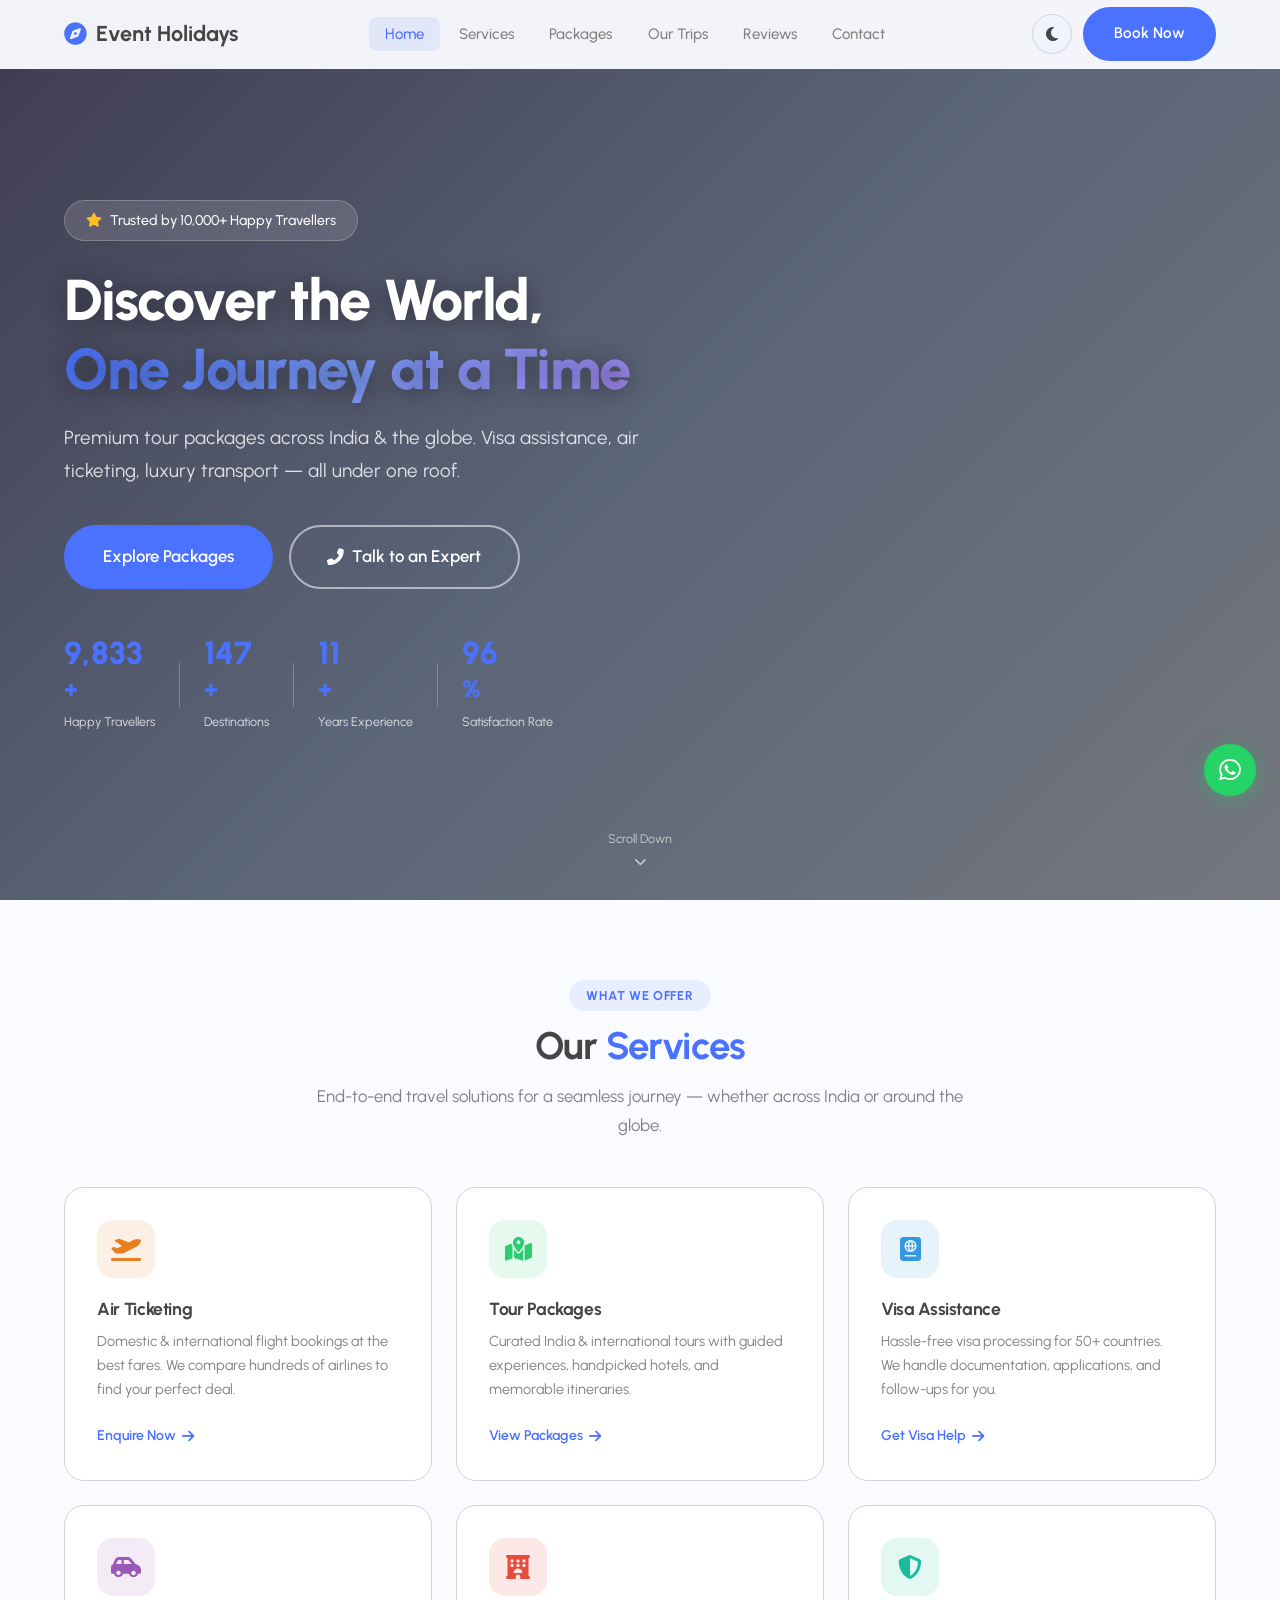
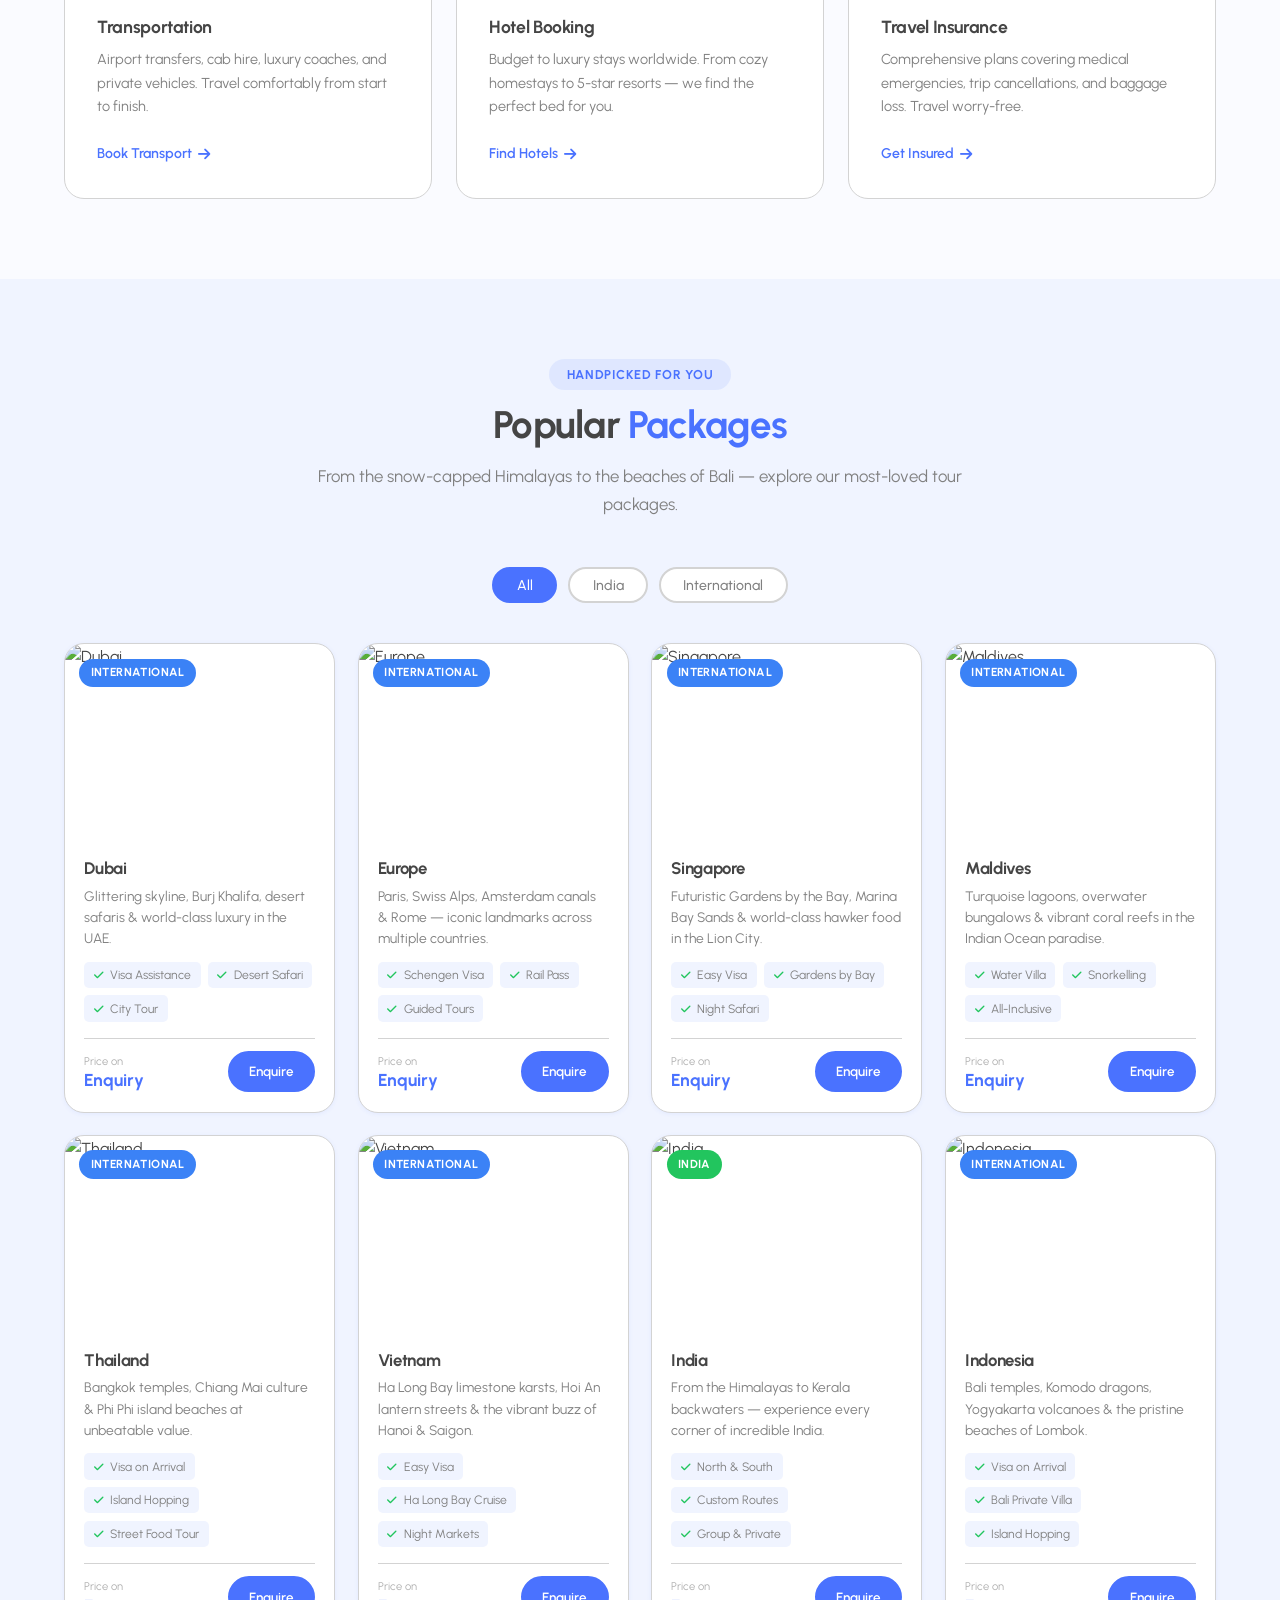
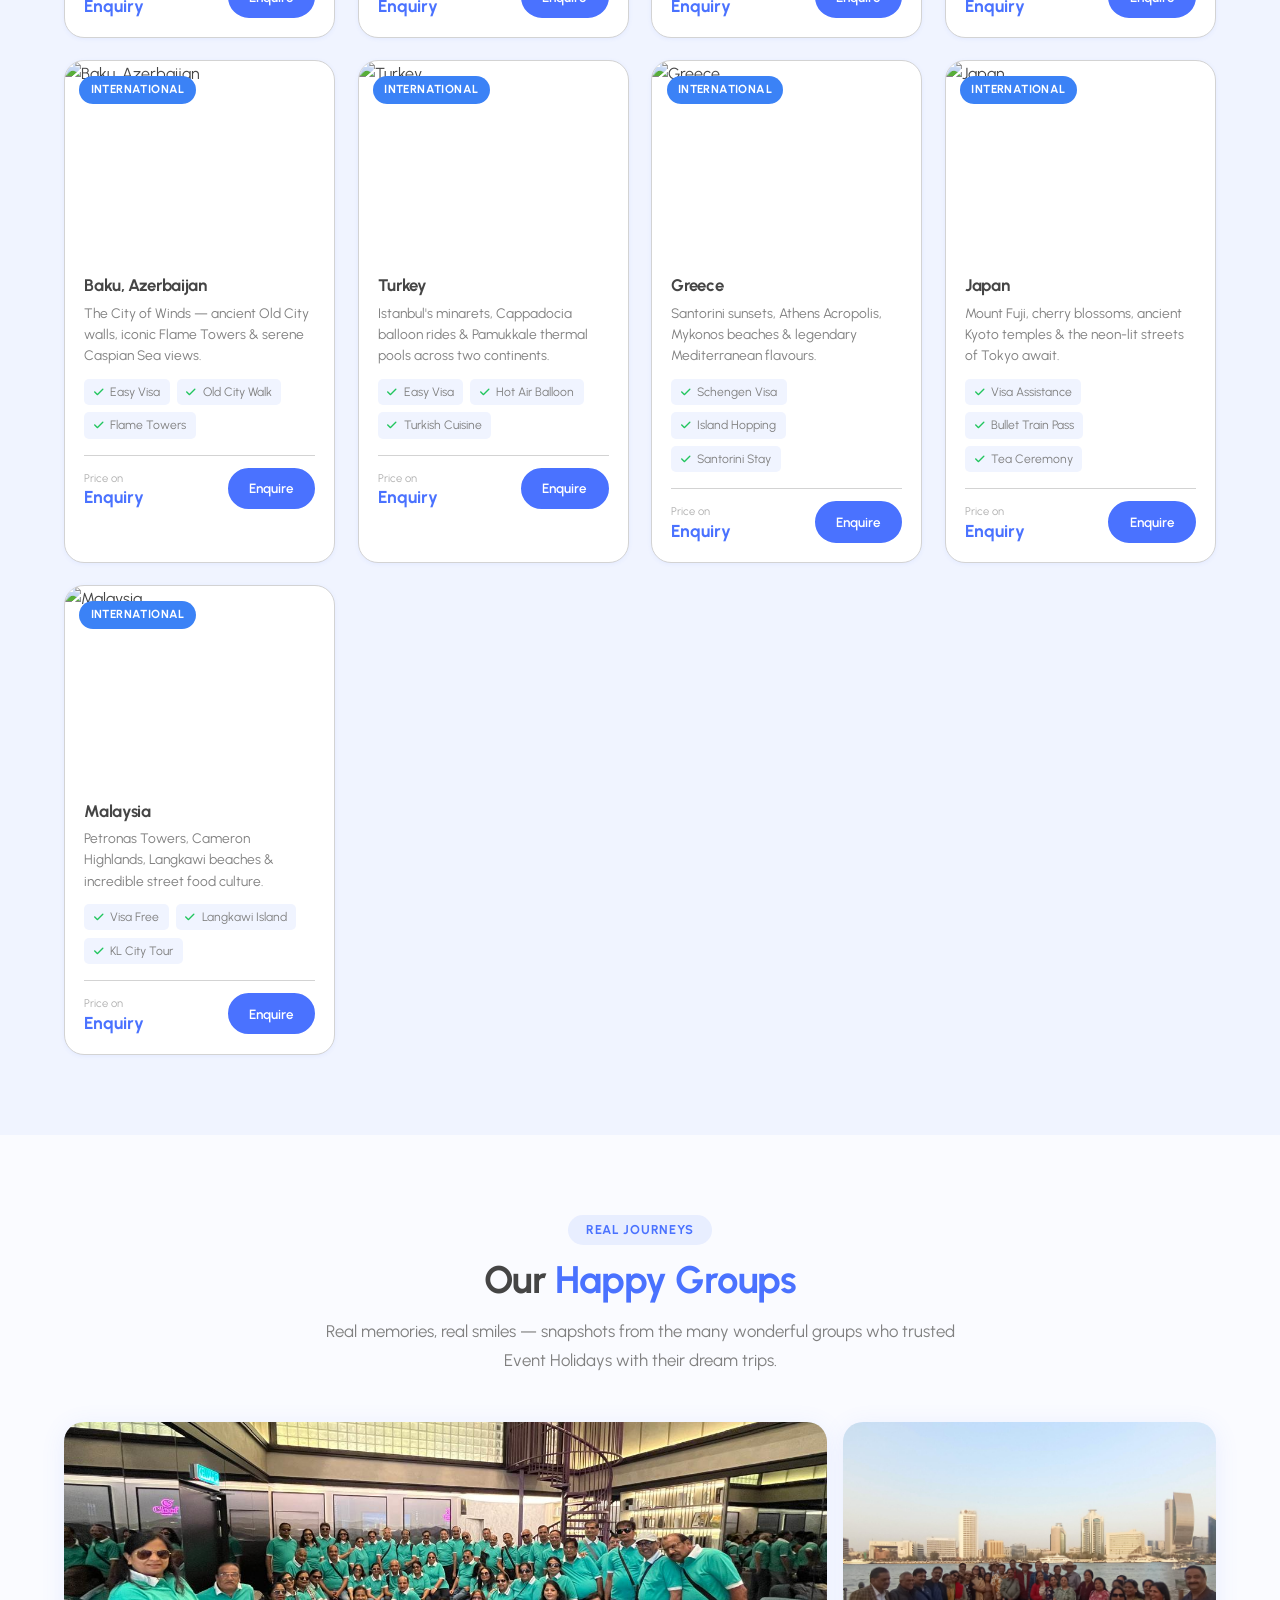
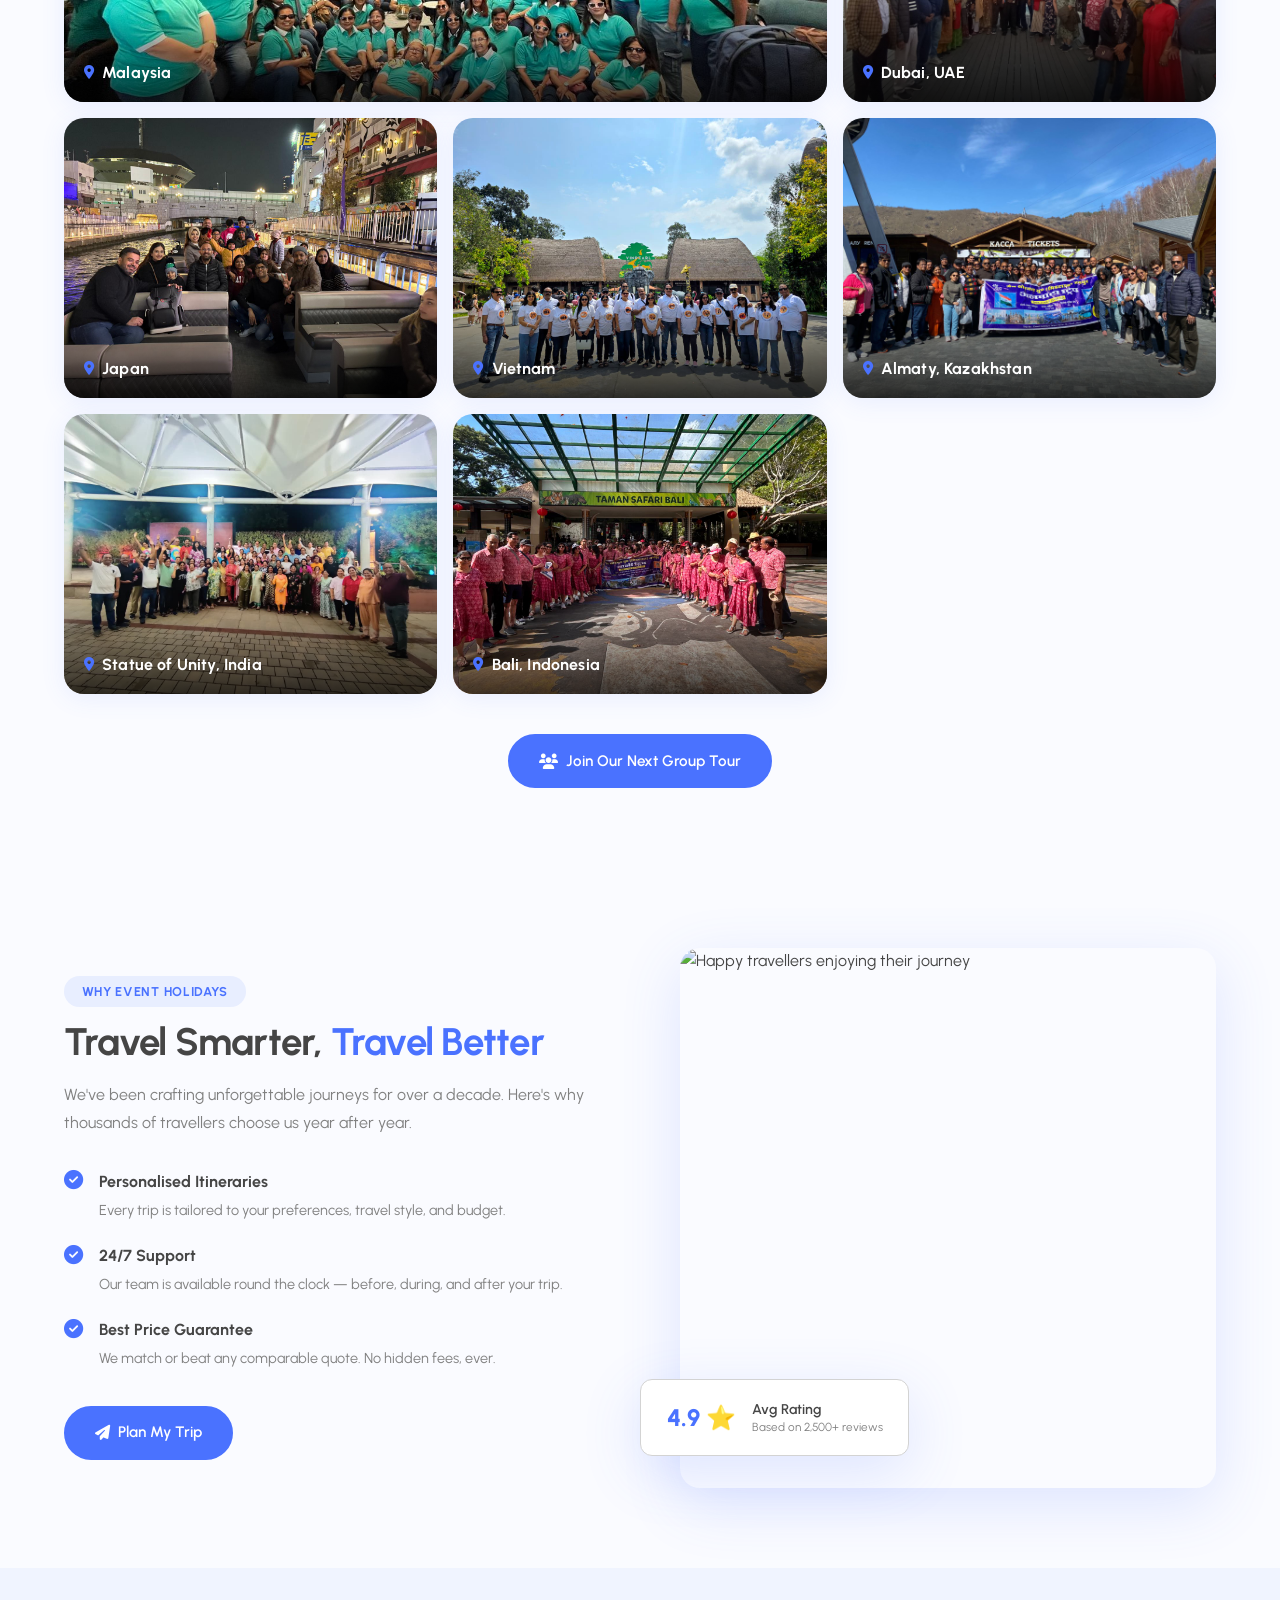
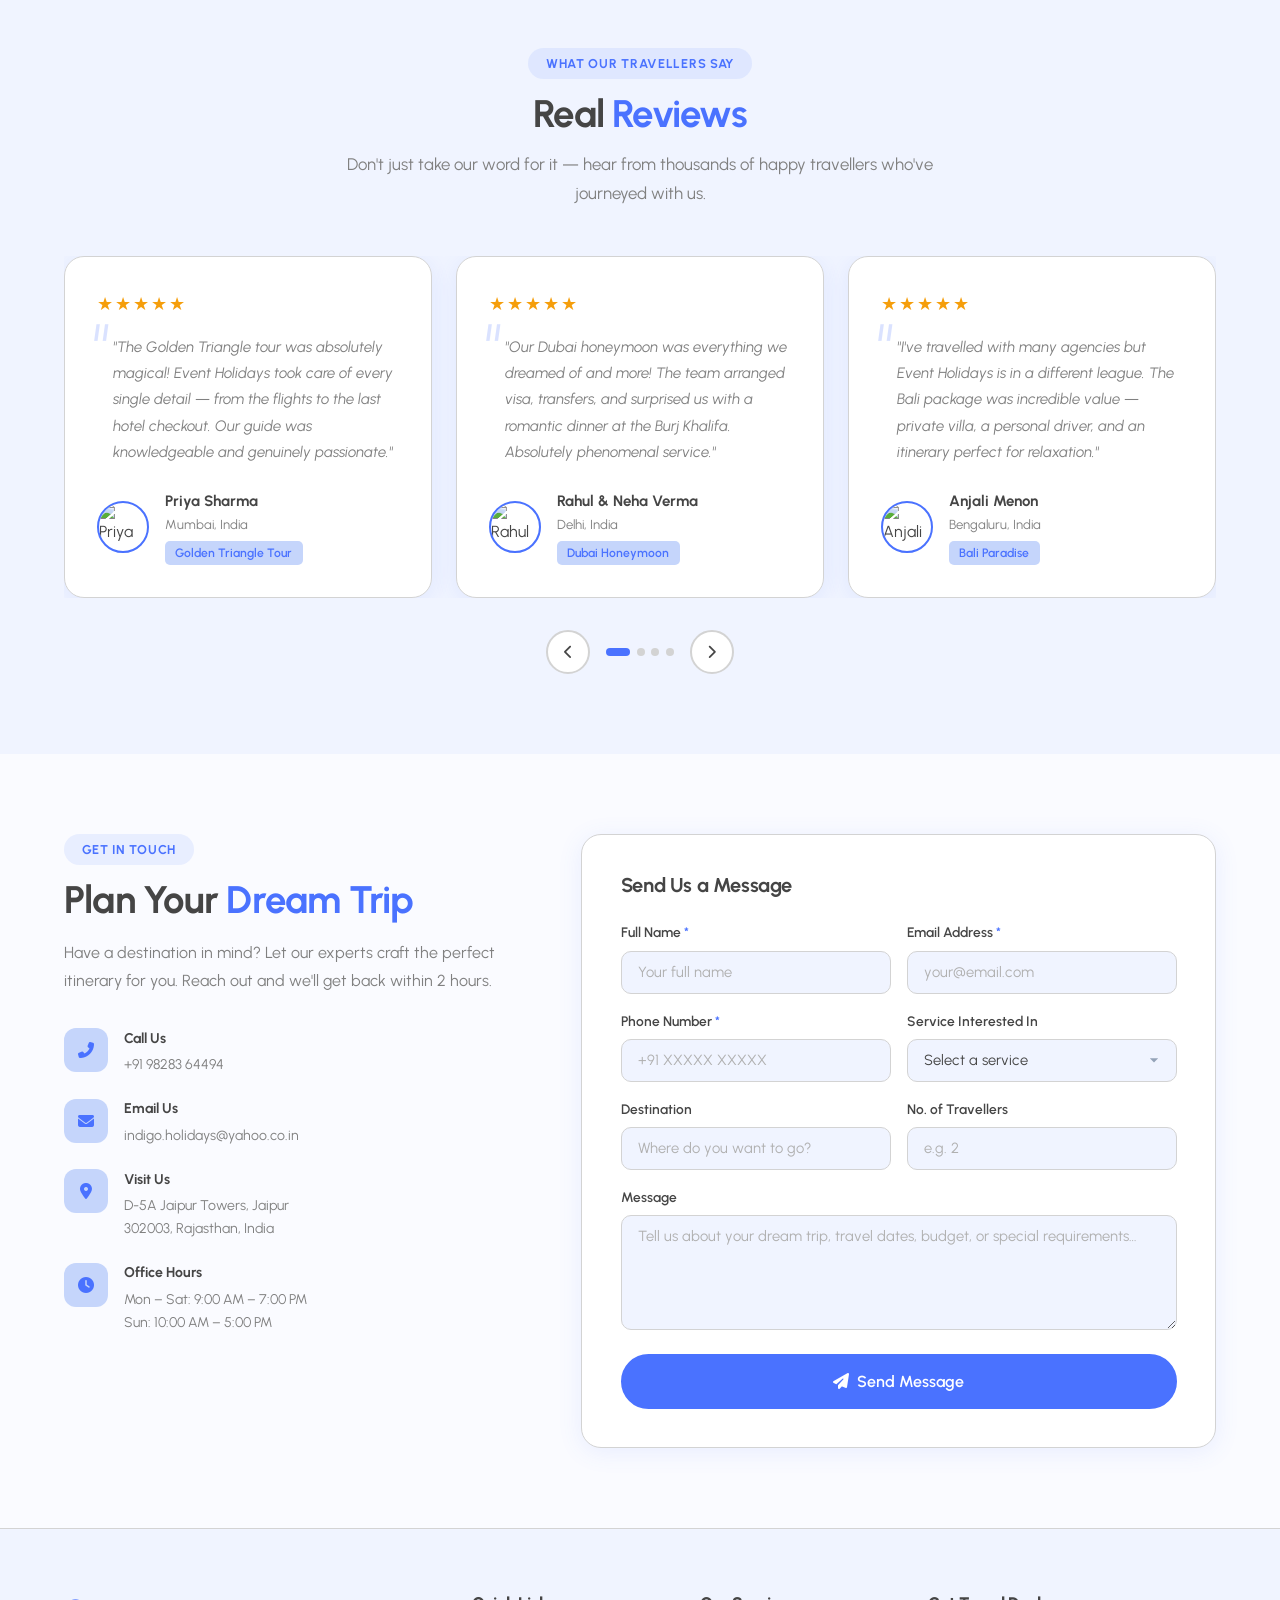
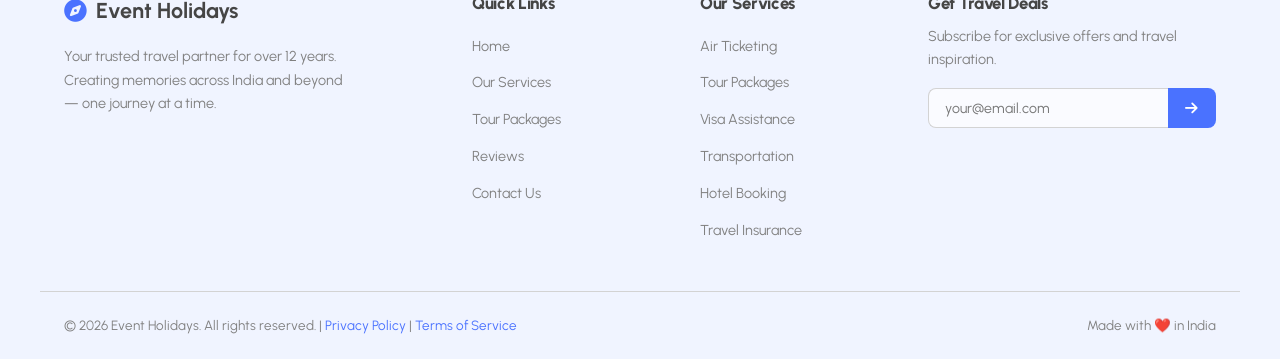
==== commit b16a453e: "add bali trips" ====
--- a/index.html
+++ b/index.html
@@ -503,7 +503,14 @@
             <span>Statue of Unity, India</span>
           </div>
         </div>
-
+        
+        <div class="trip-item reveal">
+          <img src="trips/bali.jpeg" alt="Event Holidays Group — Bali, Indonesia" loading="lazy">
+          <div class="trip-caption">
+            <i class="fas fa-map-marker-alt"></i>
+            <span>Bali, Indonesia</span>
+          </div>
+        </div>
       </div>
       <div style="text-align:center;margin-top:2.5rem">
         <a href="#contact" class="btn-primary"><i class="fas fa-users"></i> Join Our Next Group Tour</a>
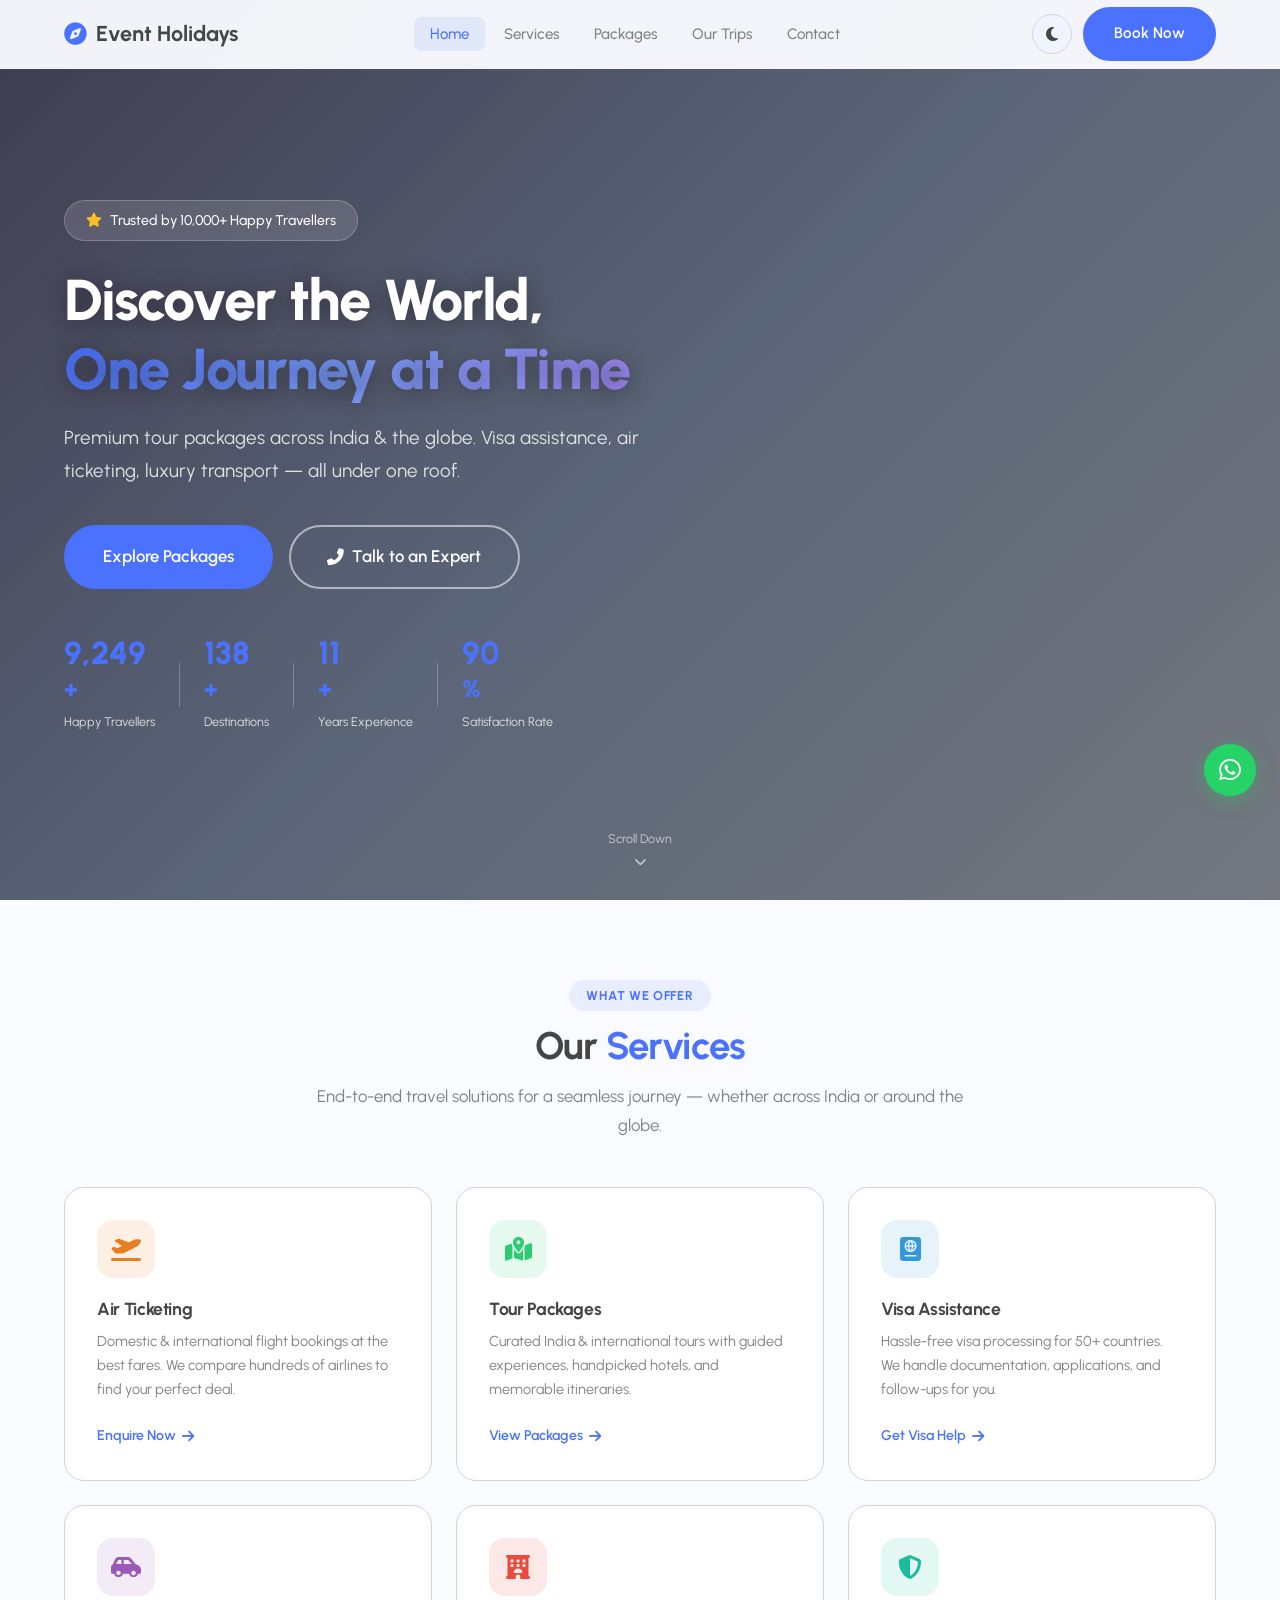
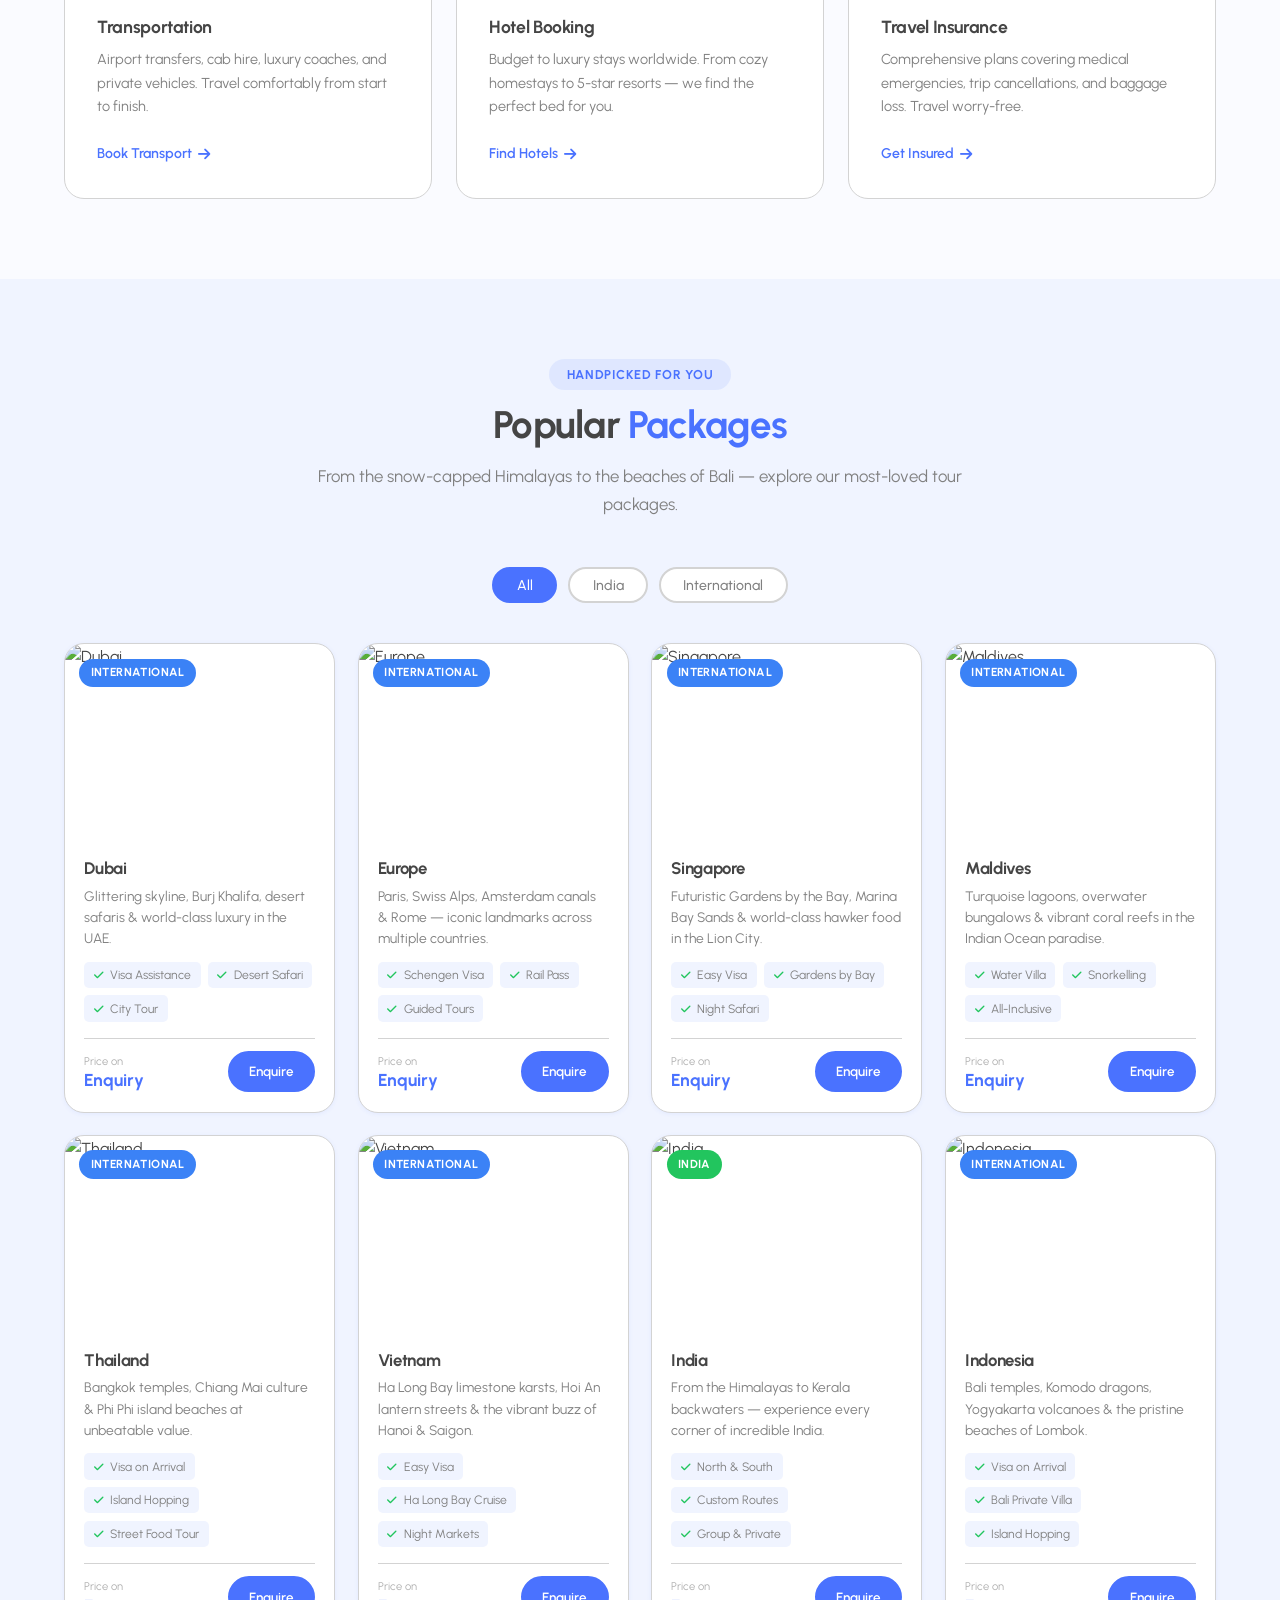
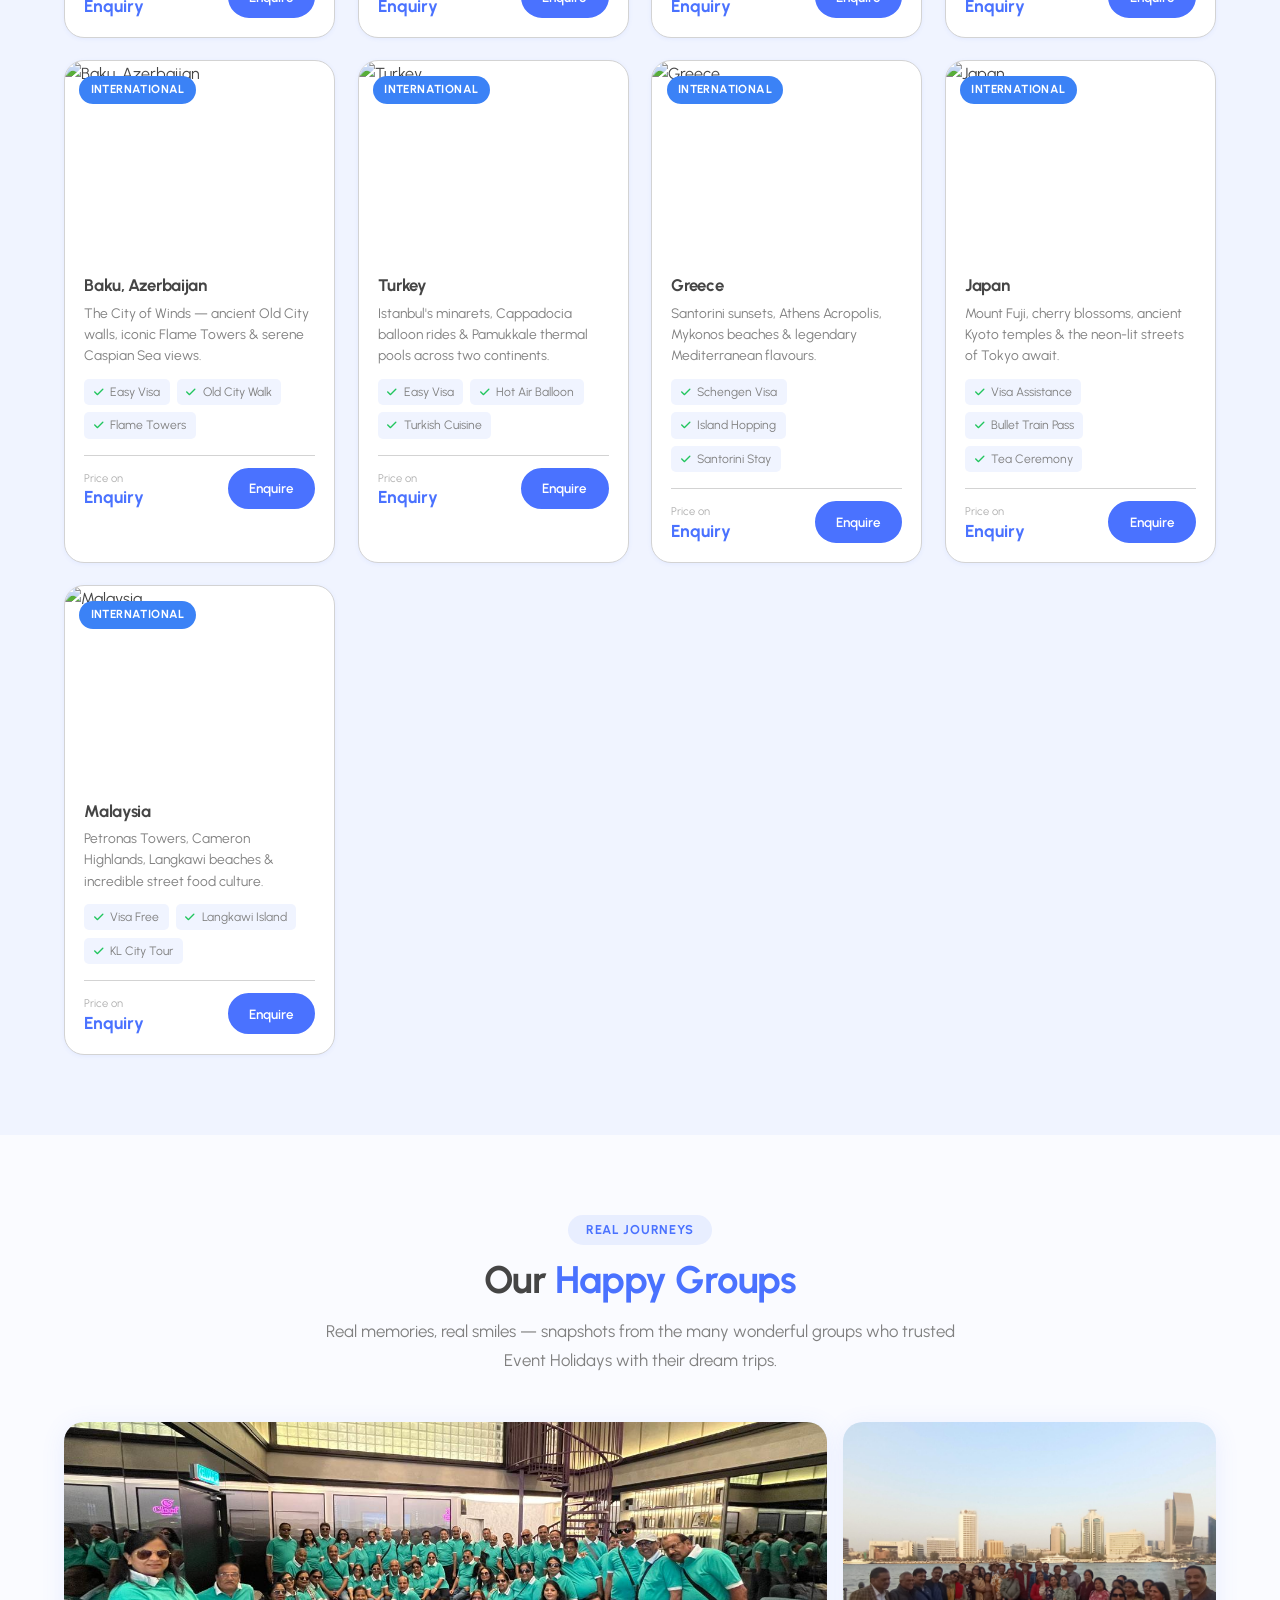
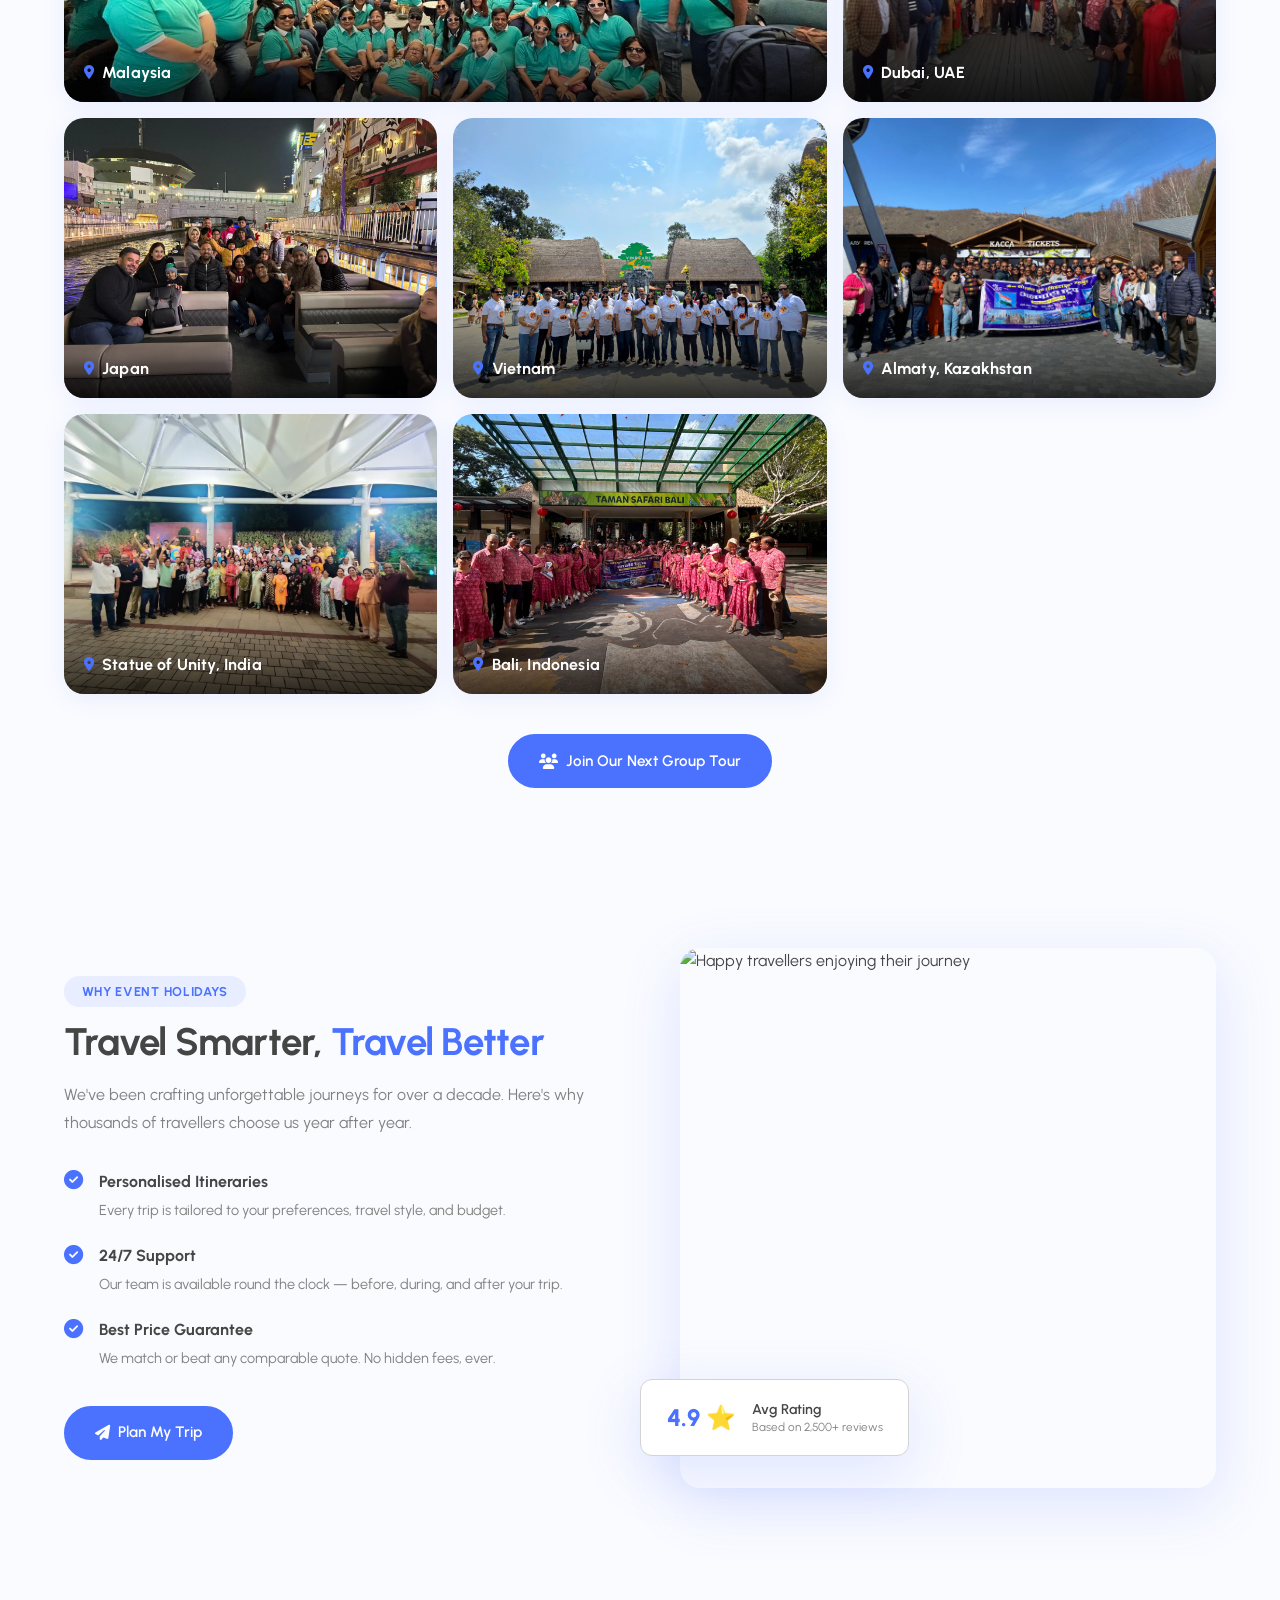
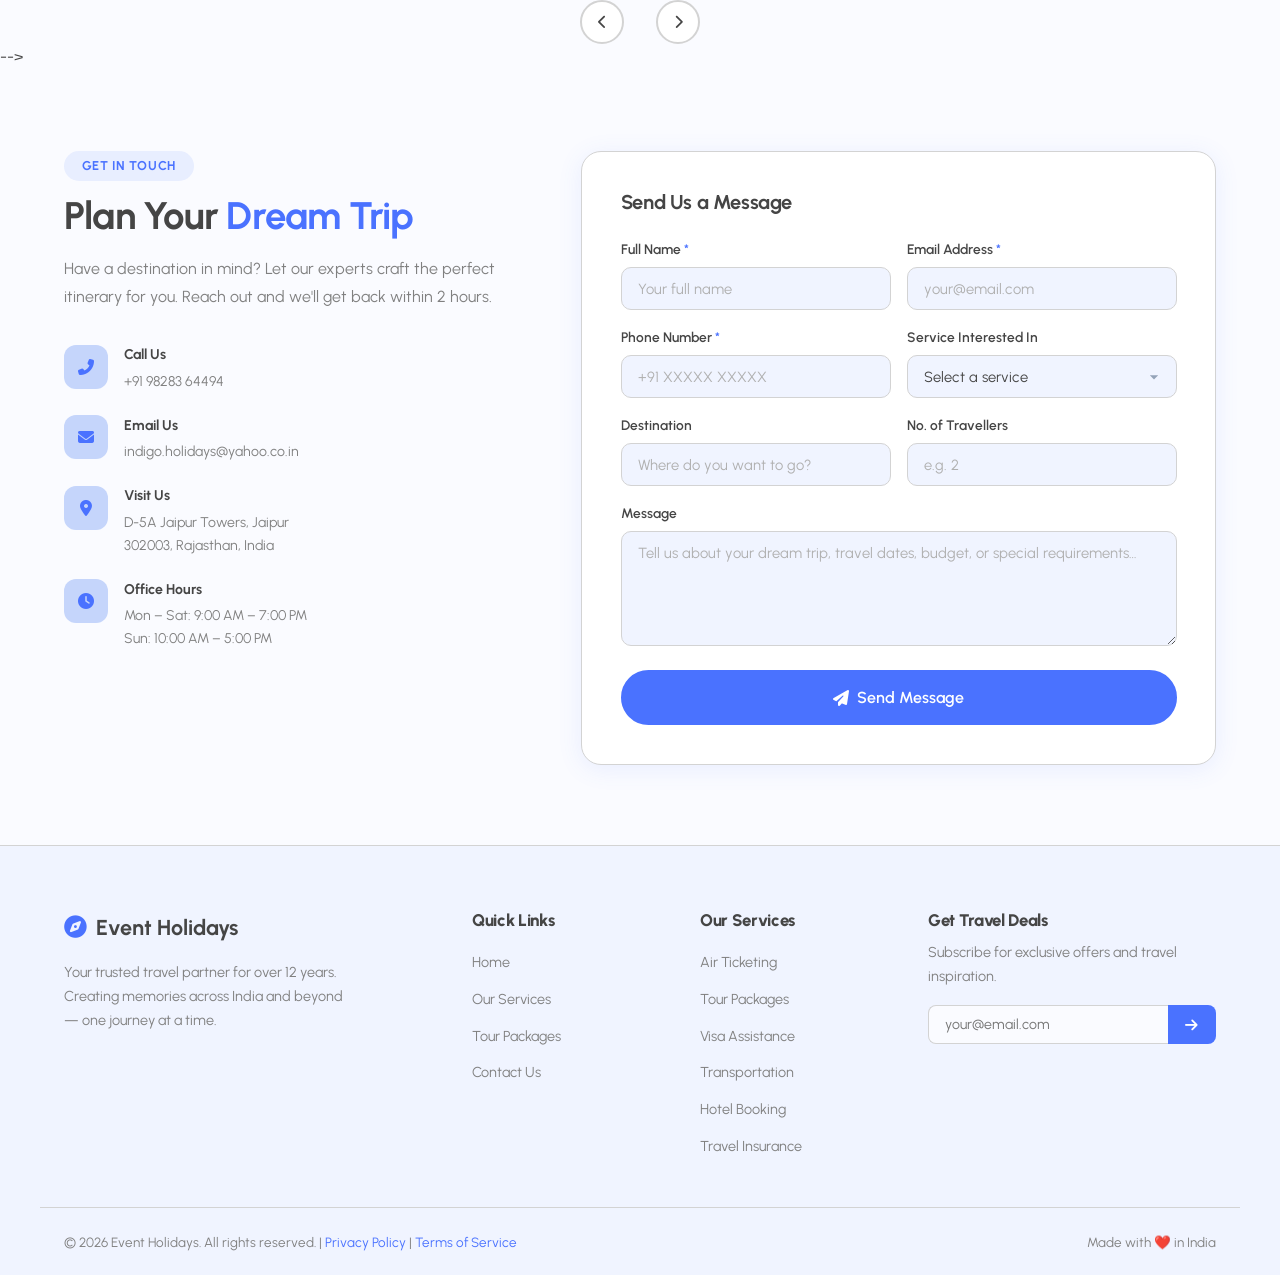
==== commit 0ddfee4a: "fix testimonial and reviews section" ====
--- a/index.html
+++ b/index.html
@@ -25,7 +25,6 @@
         <li><a href="#services"     class="nav-link">Services</a></li>
         <li><a href="#packages"     class="nav-link">Packages</a></li>
         <li><a href="#trips"        class="nav-link">Our Trips</a></li>
-        <li><a href="#testimonials" class="nav-link">Reviews</a></li>
         <li><a href="#contact"      class="nav-link">Contact</a></li>
       </ul>
       <div class="nav-actions">
@@ -569,8 +568,7 @@
     </div>
   </section>
 
-  <!-- ============ TESTIMONIALS ============ -->
-  <section class="section testimonials bg-alt" id="testimonials">
+  <!-- <section class="section testimonials bg-alt" id="testimonials">
     <div class="container">
       <div class="section-header">
         <span class="section-tag">What Our Travellers Say</span>
@@ -666,7 +664,7 @@
         <button class="slider-btn" id="nextBtn" aria-label="Next"><i class="fas fa-chevron-right"></i></button>
       </div>
     </div>
-  </section>
+  </section> -->
 
   <!-- ============ CONTACT ============ -->
   <section class="section contact" id="contact">
@@ -800,7 +798,6 @@
           <li><a href="#home">Home</a></li>
           <li><a href="#services">Our Services</a></li>
           <li><a href="#packages">Tour Packages</a></li>
-          <li><a href="#testimonials">Reviews</a></li>
           <li><a href="#contact">Contact Us</a></li>
         </ul>
       </div>
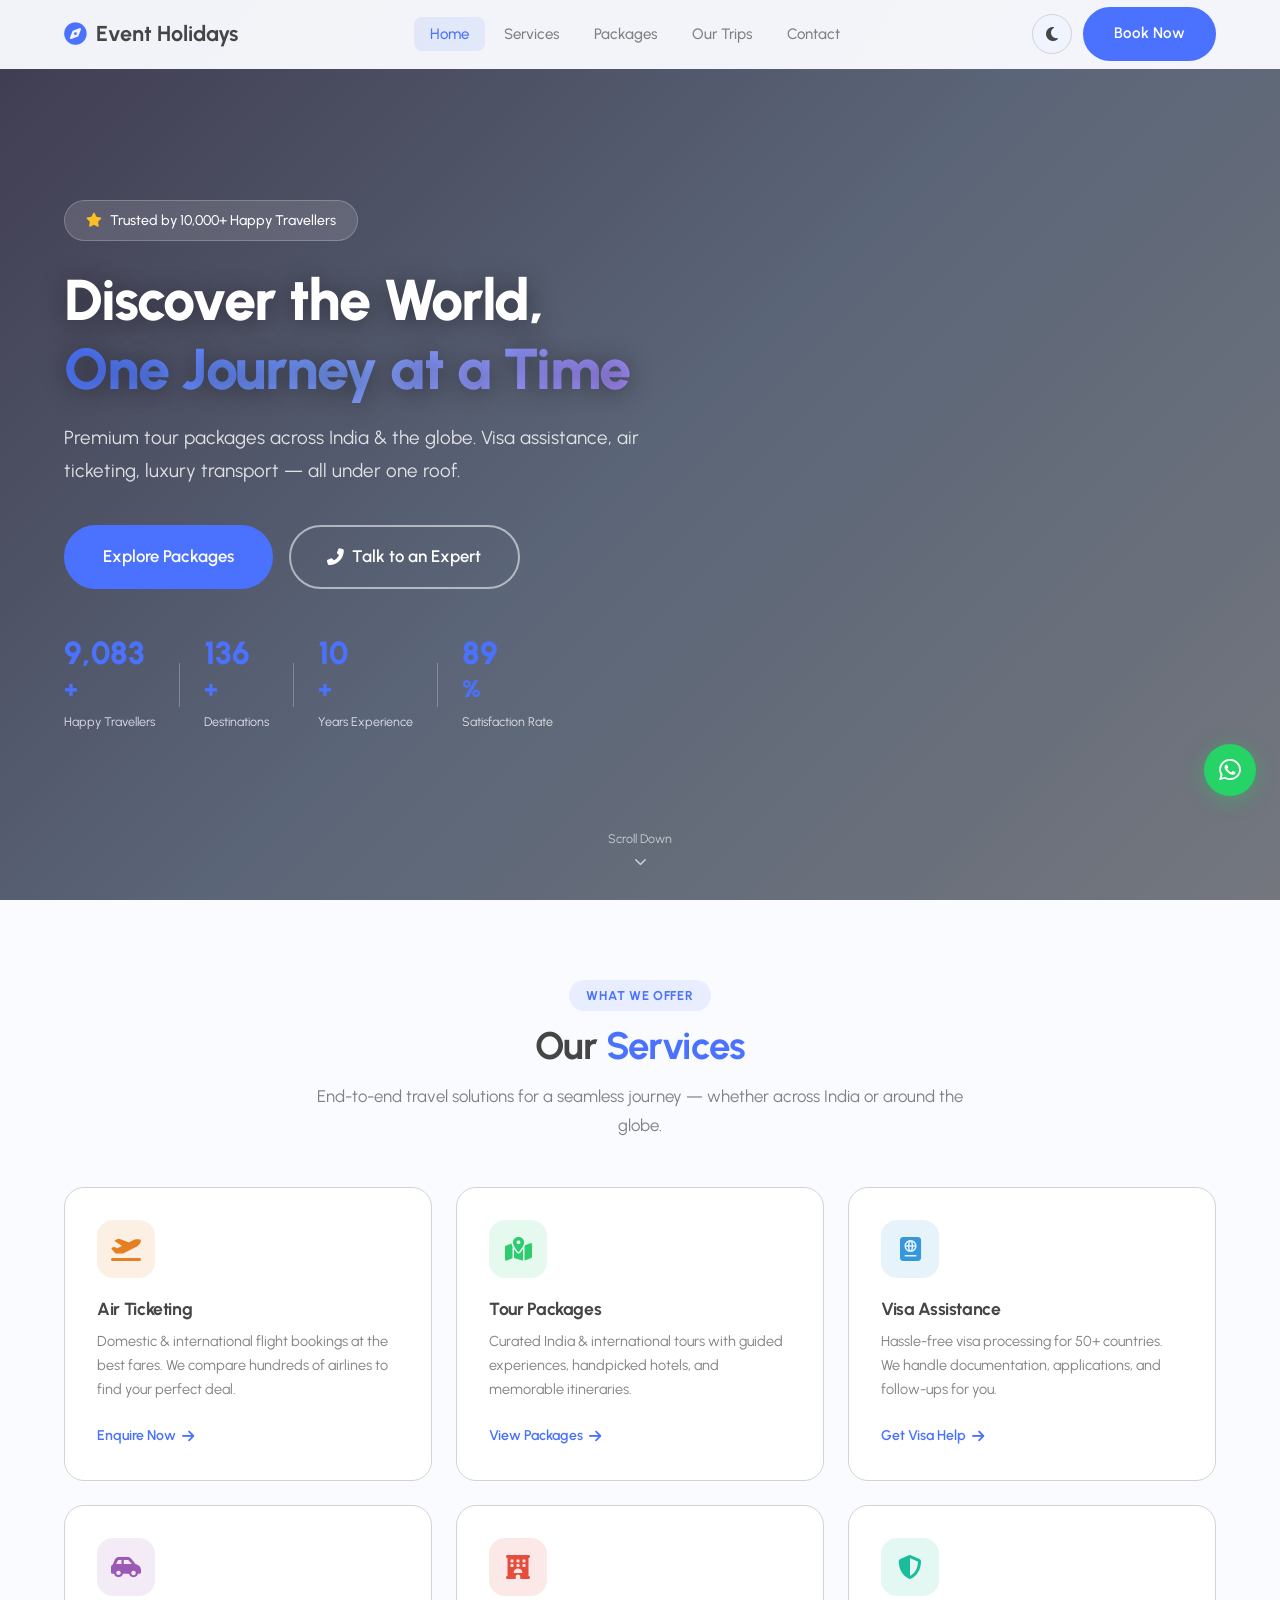
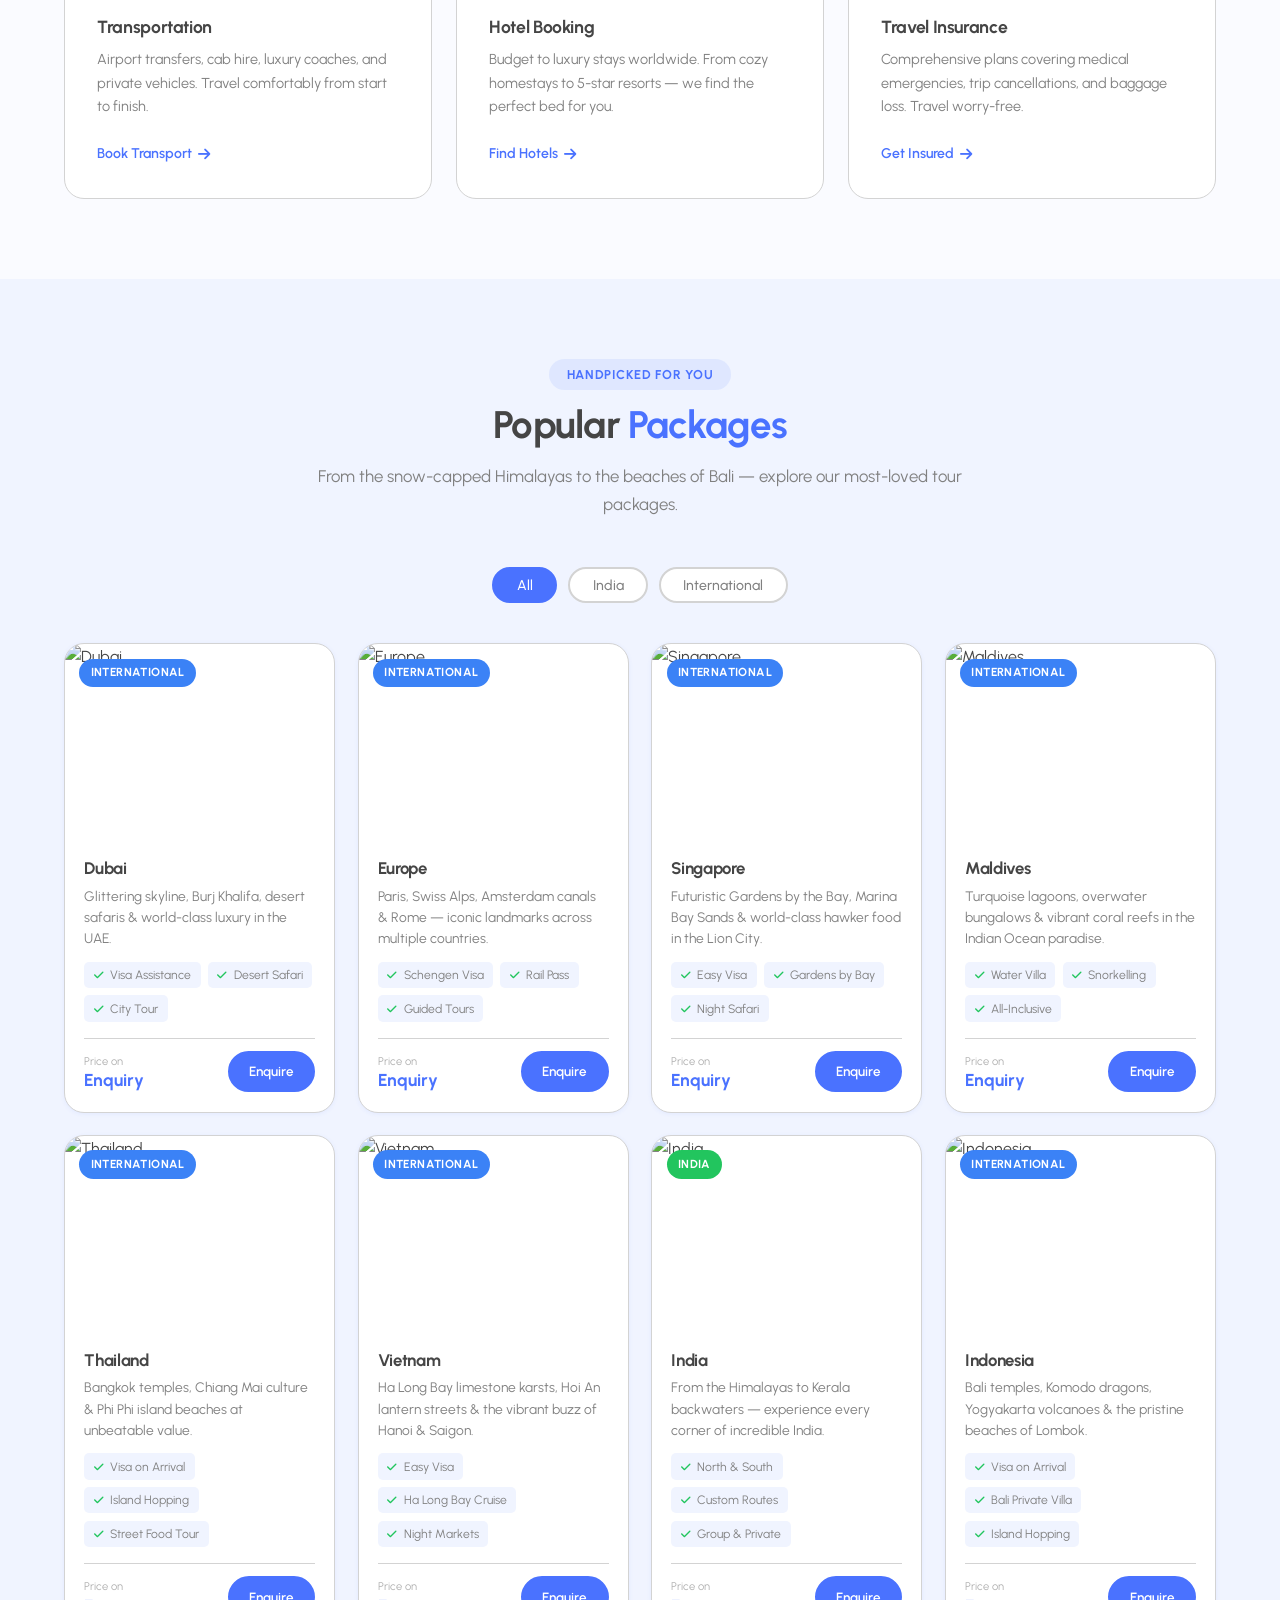
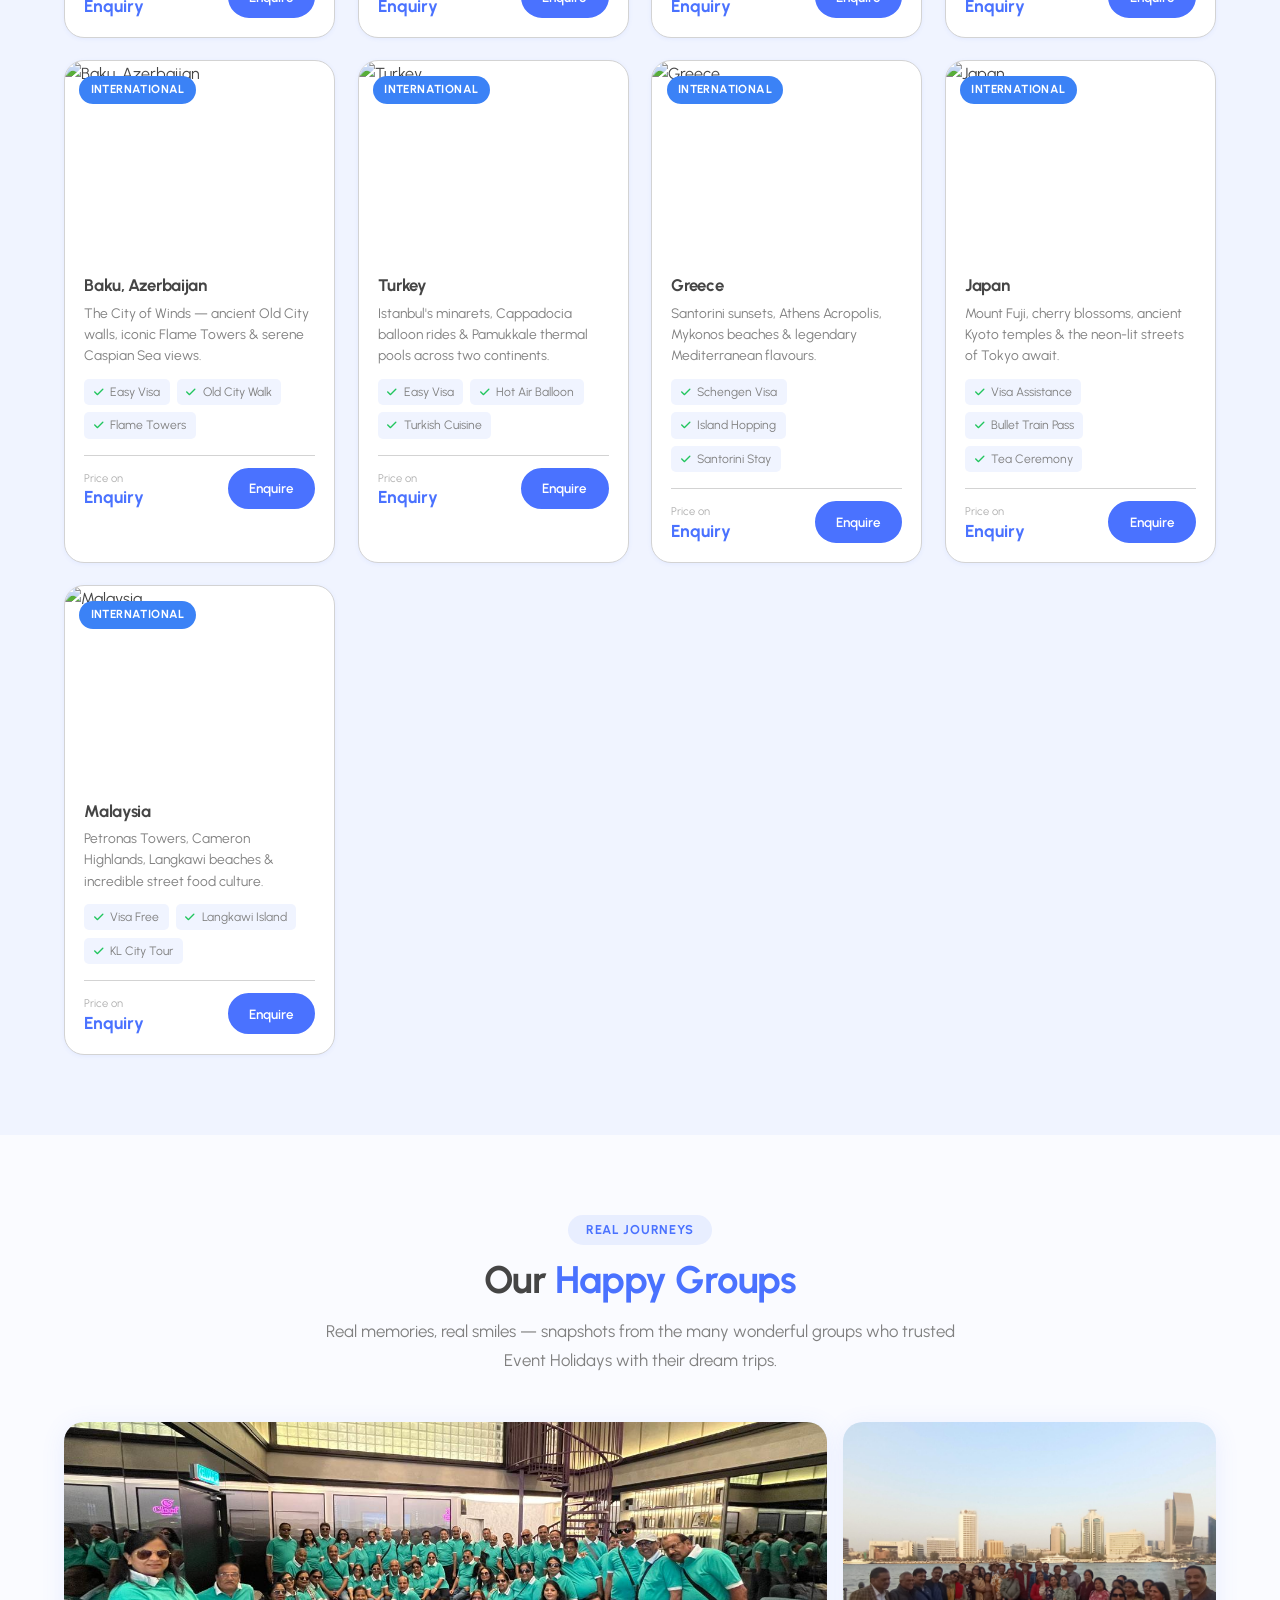
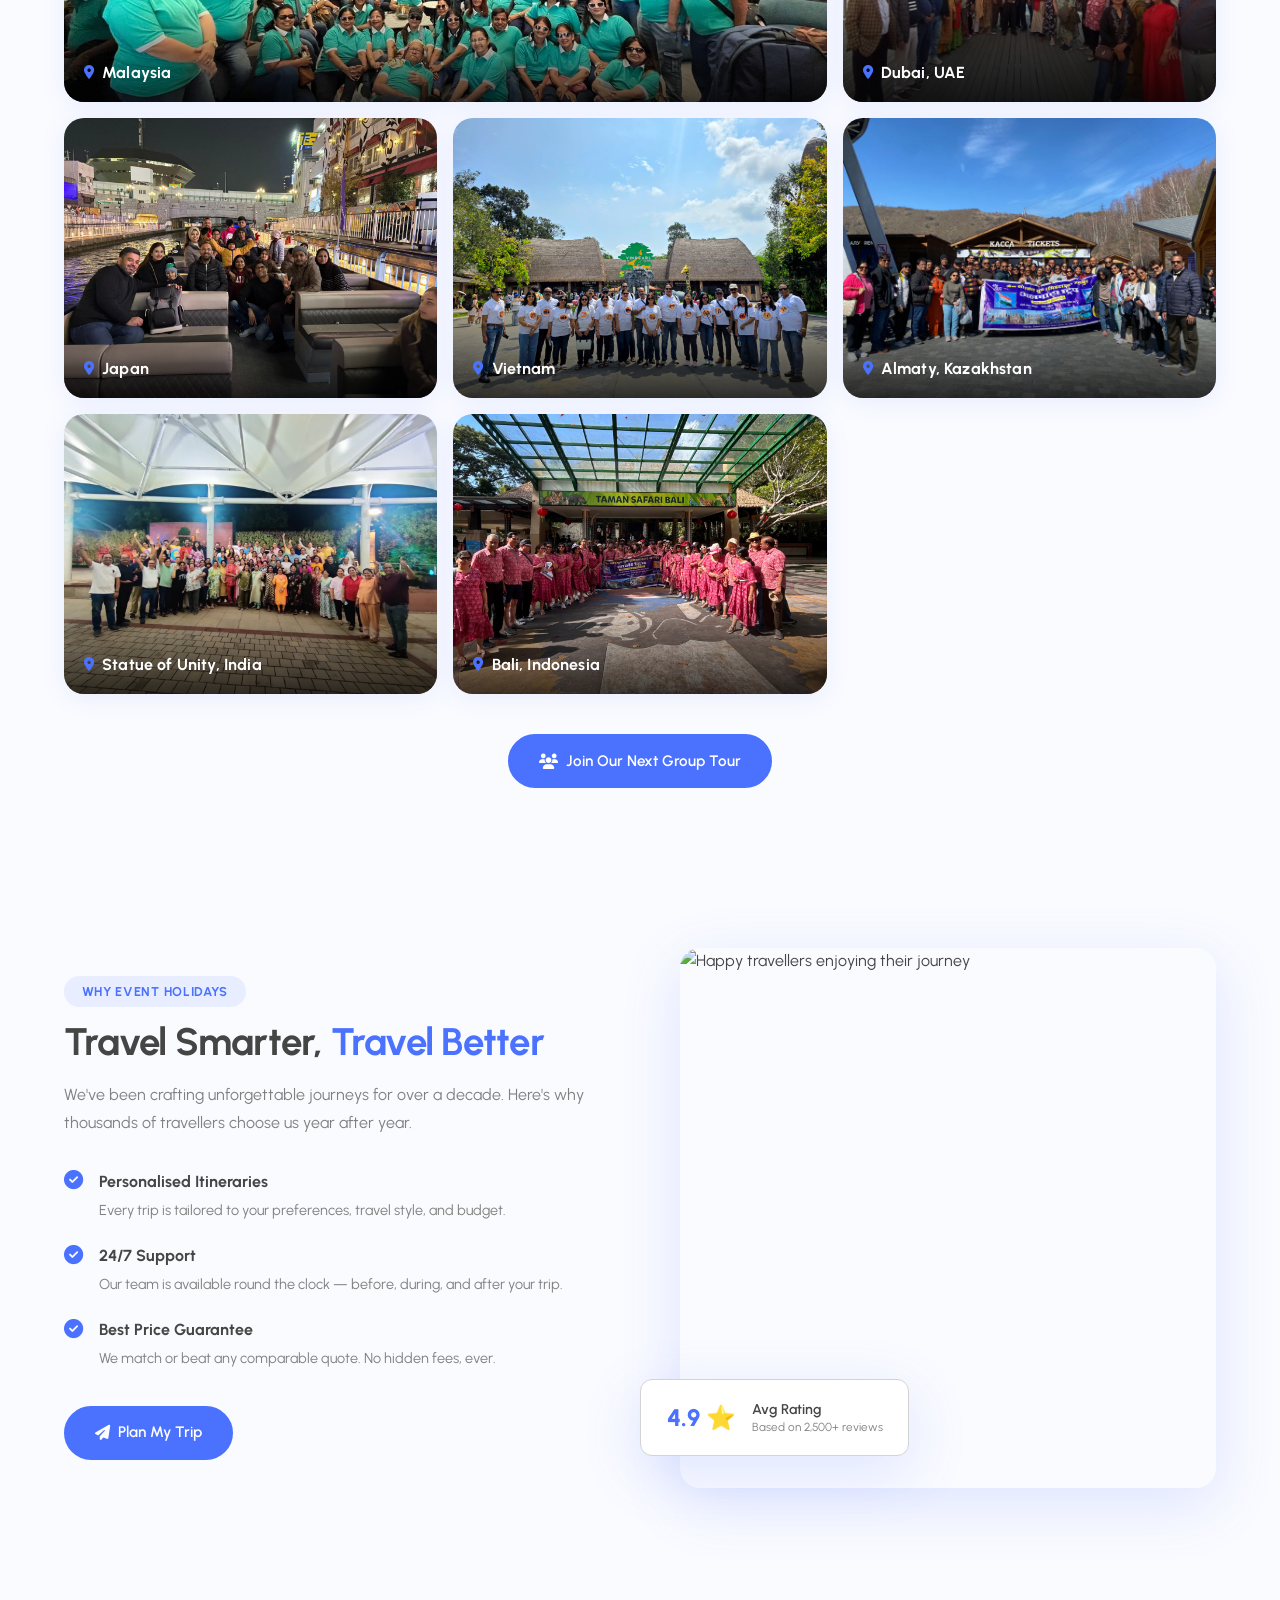
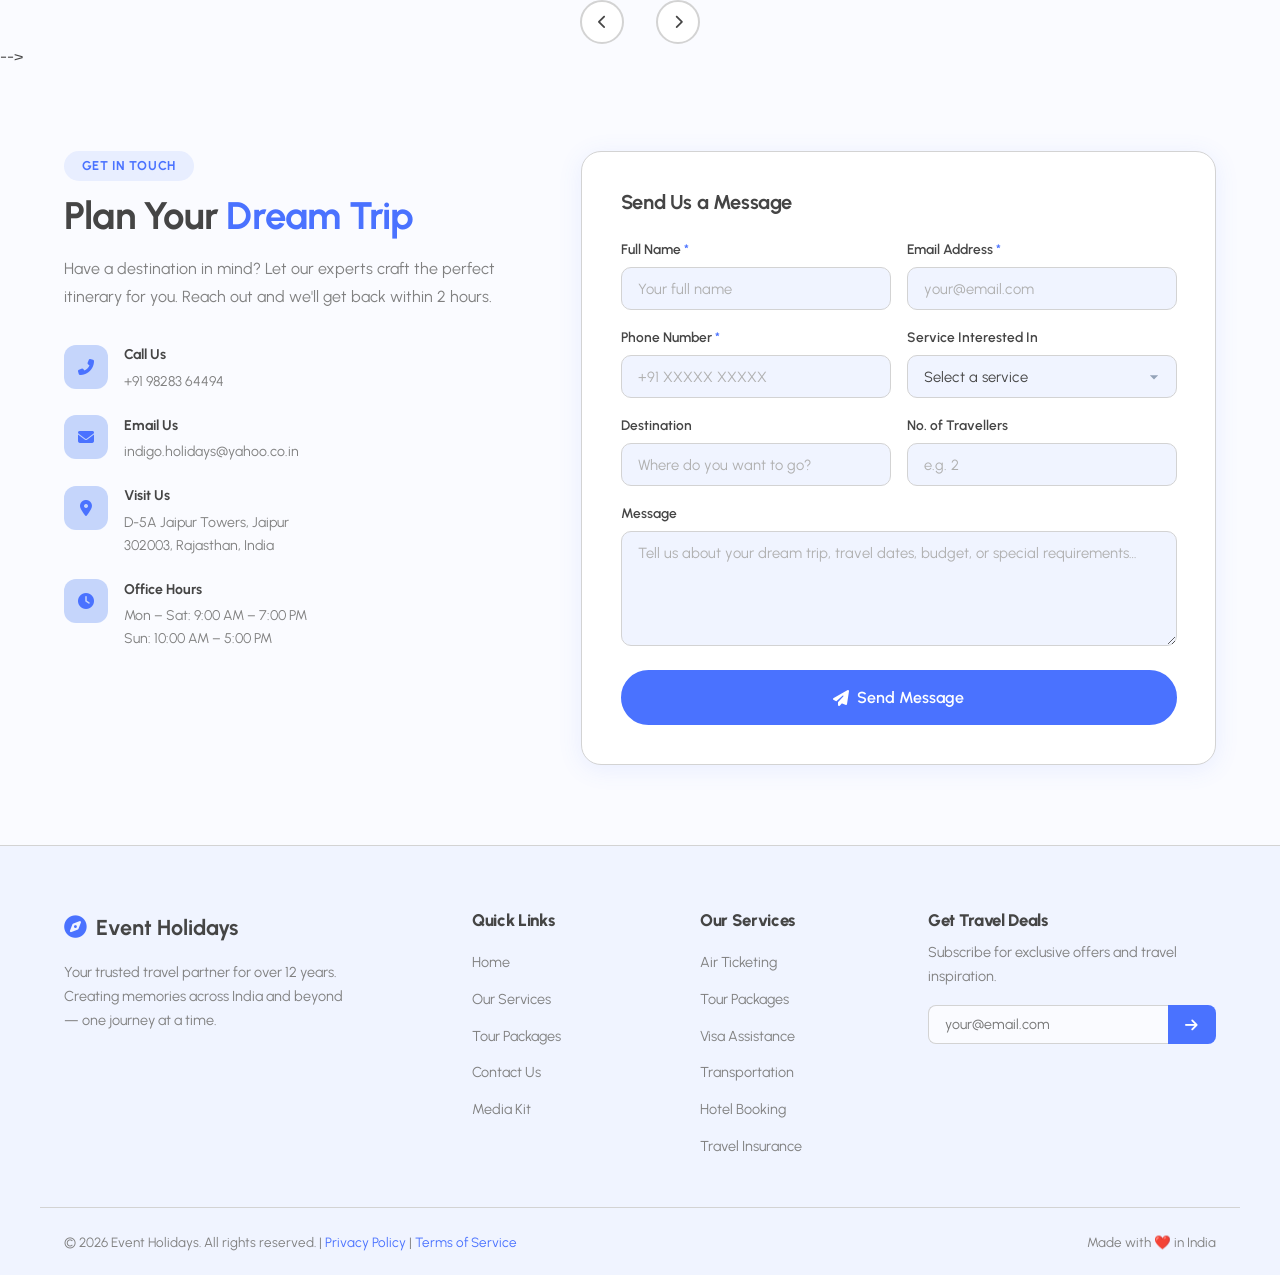
==== commit bb643bba: "media-kit.html" ====
--- a/index.html
+++ b/index.html
@@ -799,6 +799,7 @@
           <li><a href="#services">Our Services</a></li>
           <li><a href="#packages">Tour Packages</a></li>
           <li><a href="#contact">Contact Us</a></li>
+          <li><a href="media-kit.html">Media Kit</a></li>
         </ul>
       </div>
 
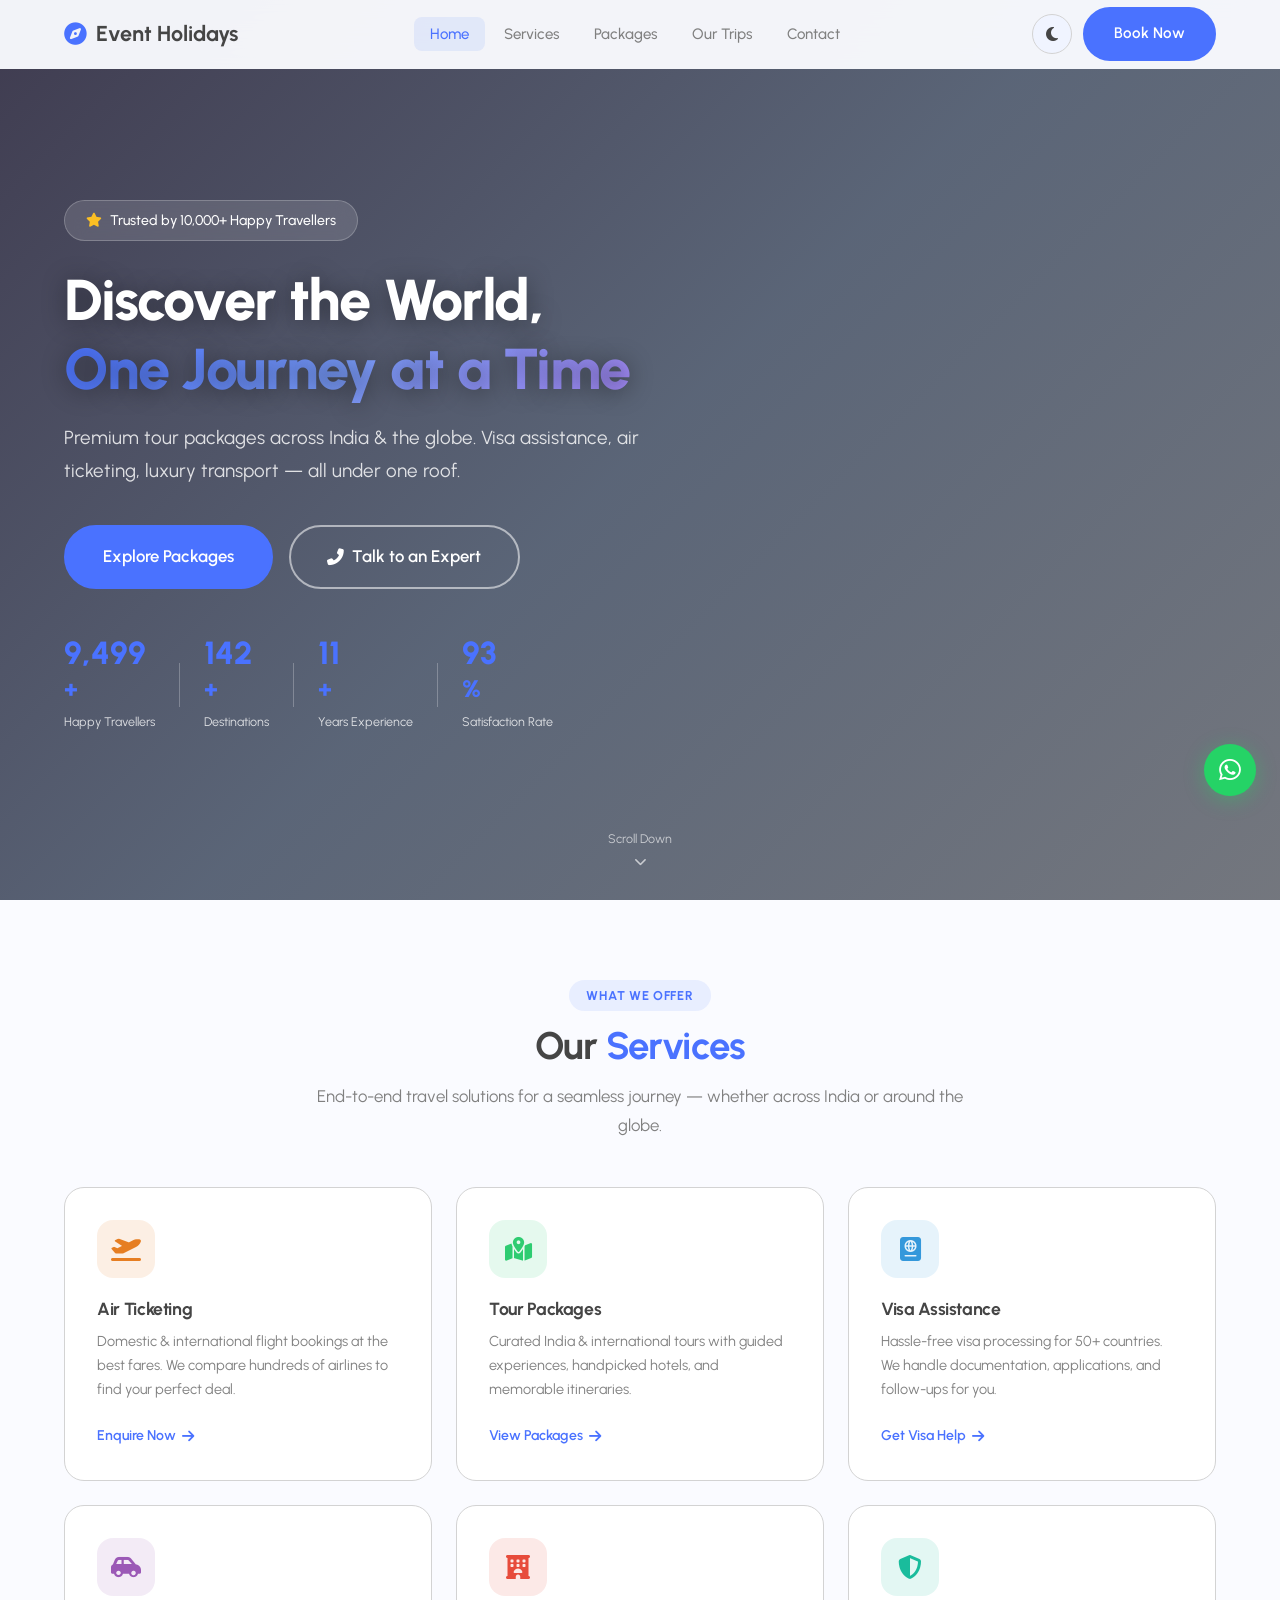
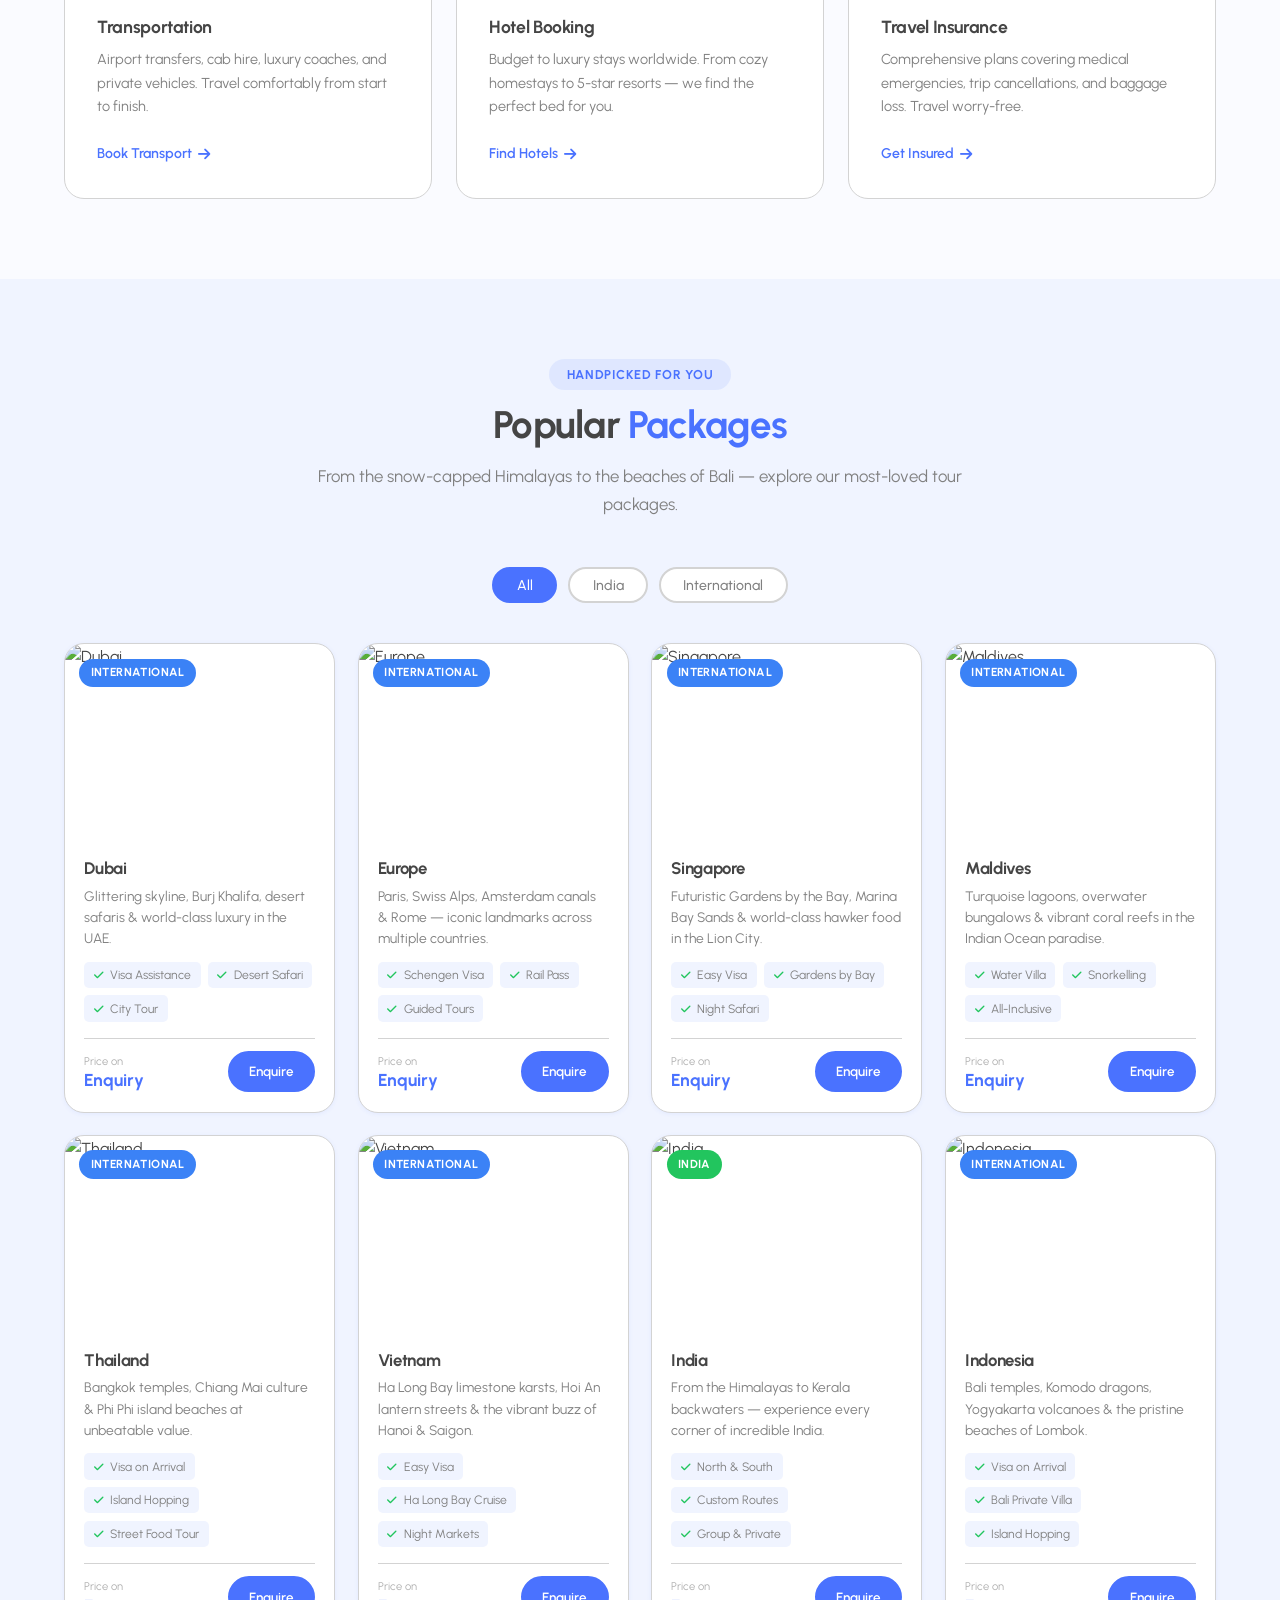
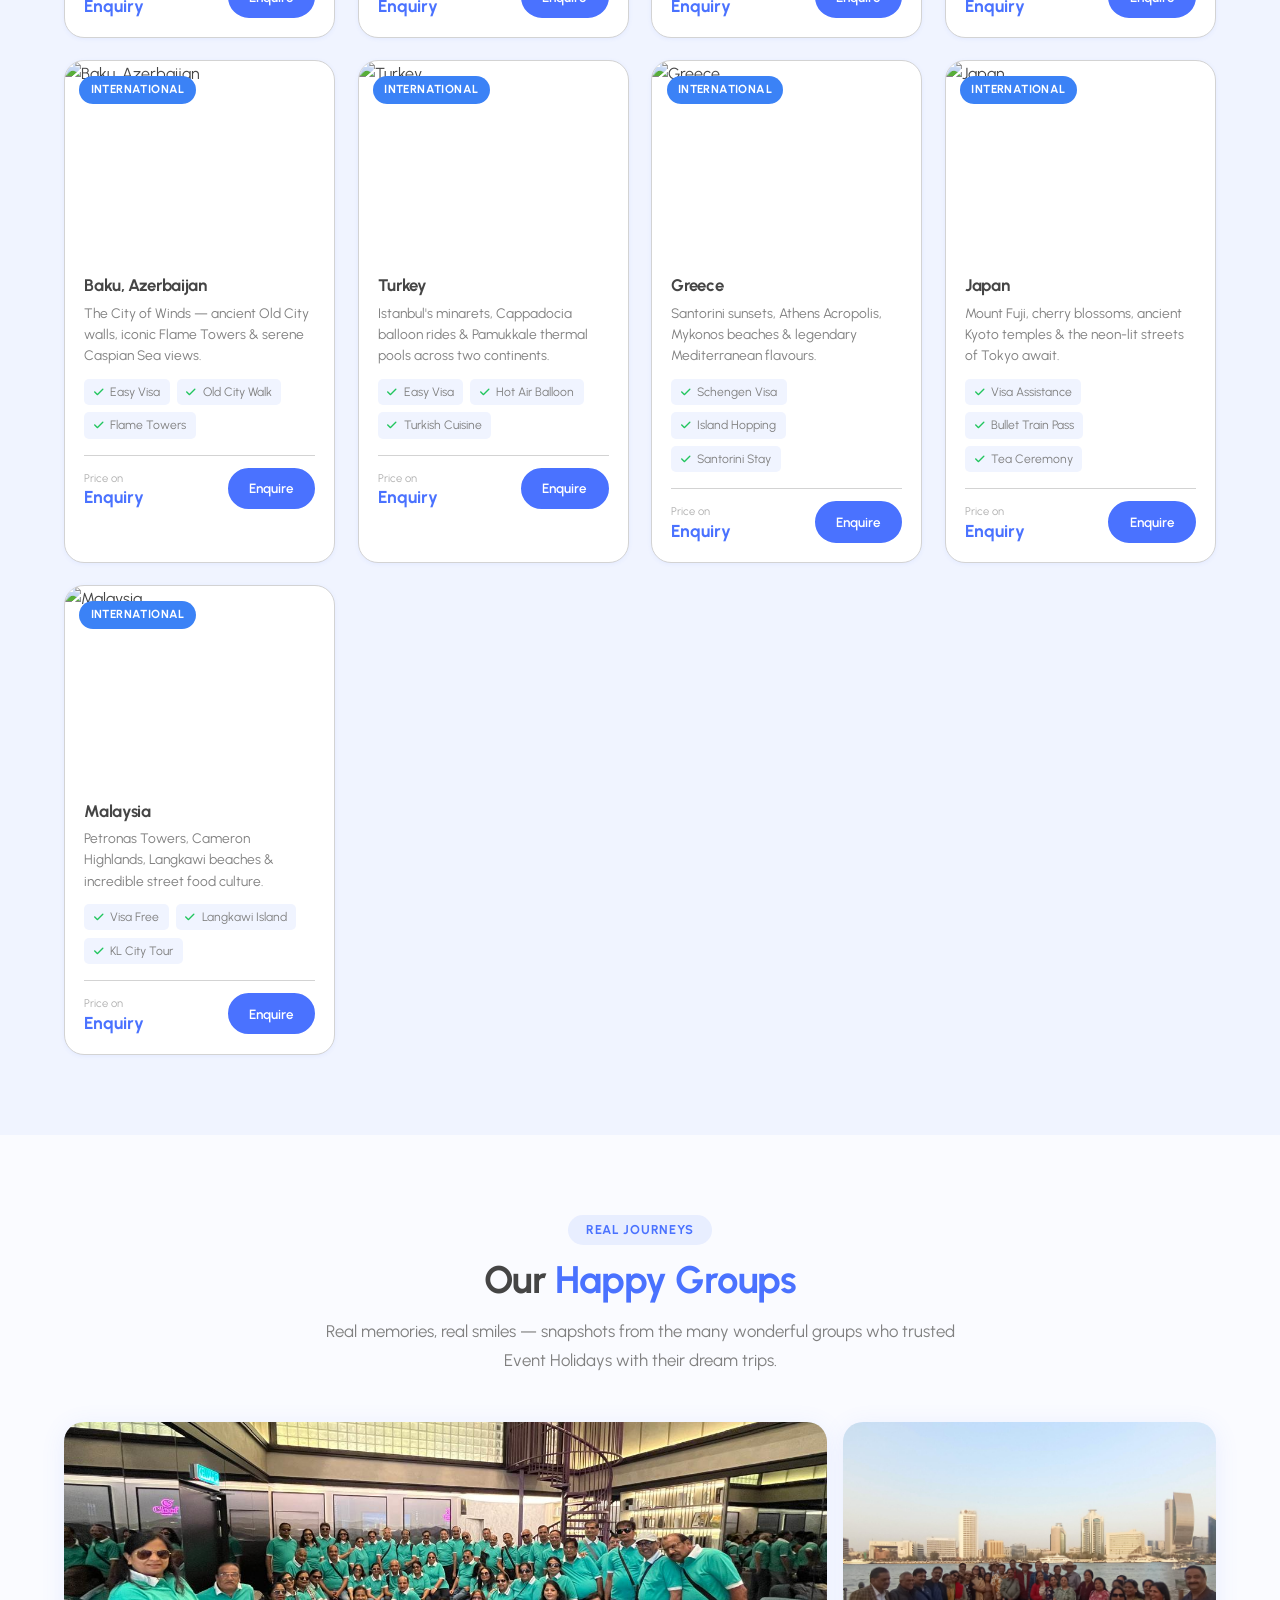
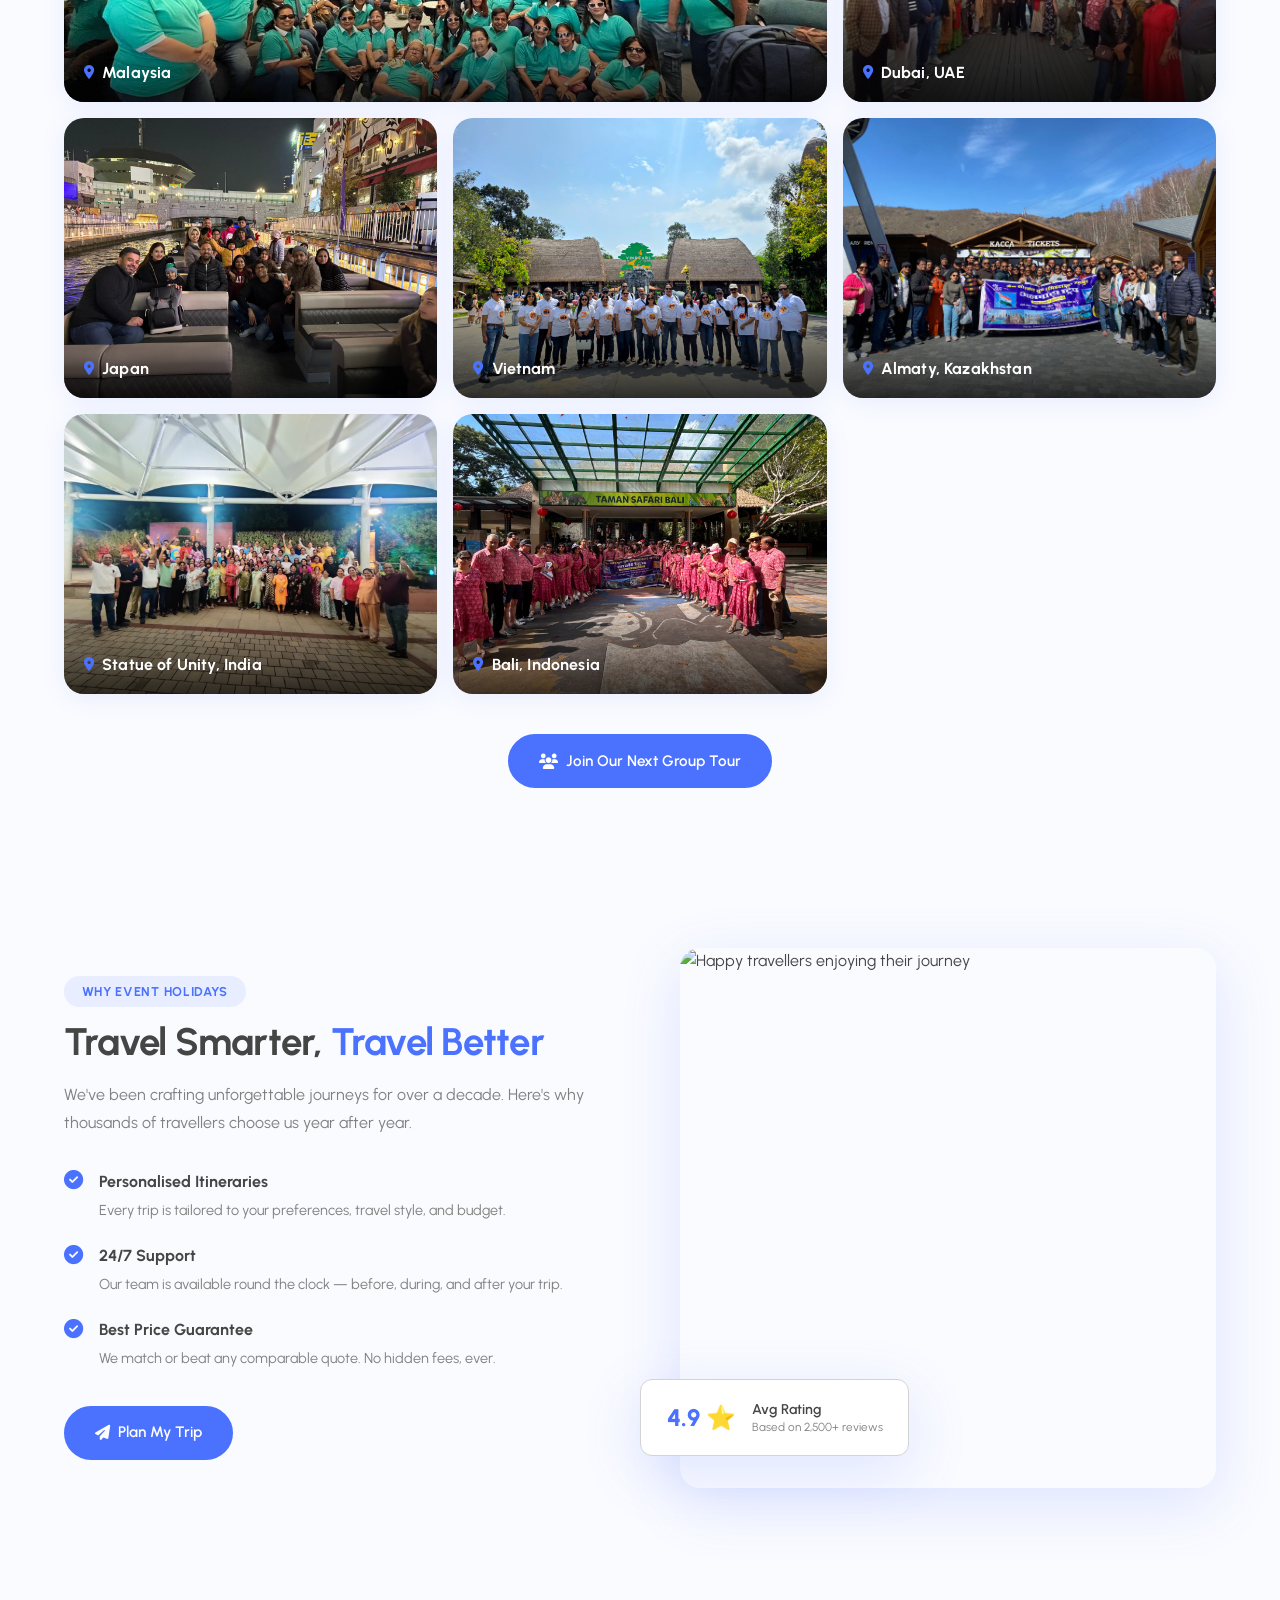
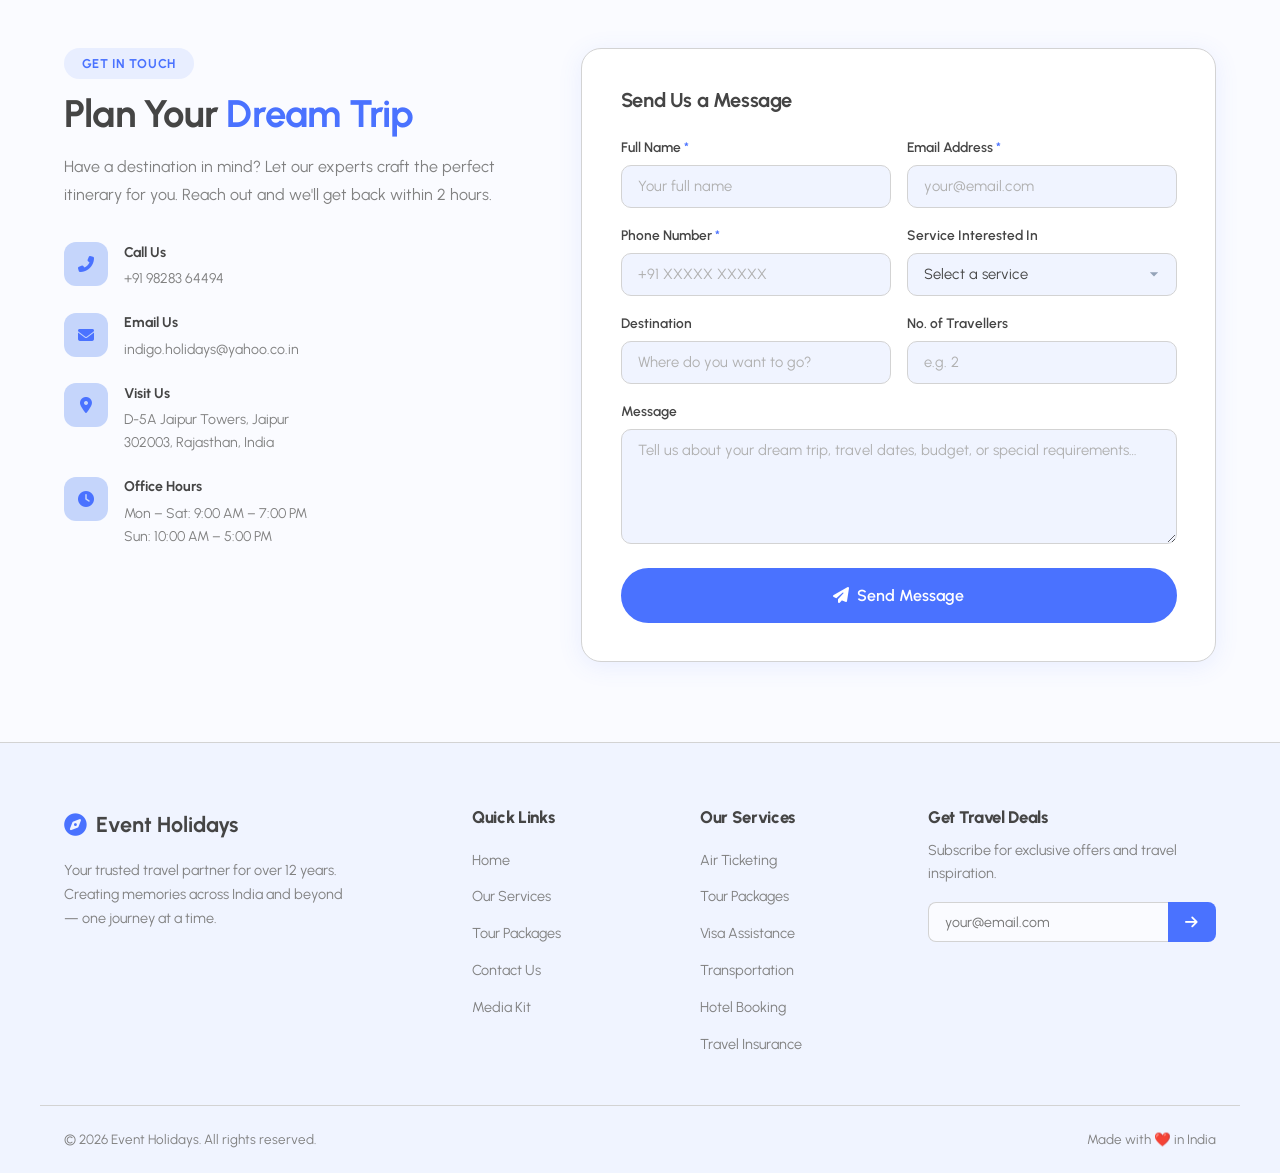
==== commit 8adb9fd3: "minor update to index.html" ====
--- a/index.html
+++ b/index.html
@@ -658,7 +658,7 @@
 
         </div><!-- /track -->
       </div><!-- /slider -->
-      <div class="slider-controls">
+      <!-- <div class="slider-controls">
         <button class="slider-btn" id="prevBtn" aria-label="Previous"><i class="fas fa-chevron-left"></i></button>
         <div class="slider-dots" id="sliderDots"></div>
         <button class="slider-btn" id="nextBtn" aria-label="Next"><i class="fas fa-chevron-right"></i></button>
@@ -831,7 +831,7 @@
     </div>
     <div class="footer-bottom">
       <div class="container footer-bottom-inner">
-        <p>© 2026 Event Holidays. All rights reserved. | <a href="#">Privacy Policy</a> | <a href="#">Terms of Service</a></p>
+        <p>© 2026 Event Holidays. All rights reserved.</p>
         <p>Made with ❤️ in India</p>
       </div>
     </div>
